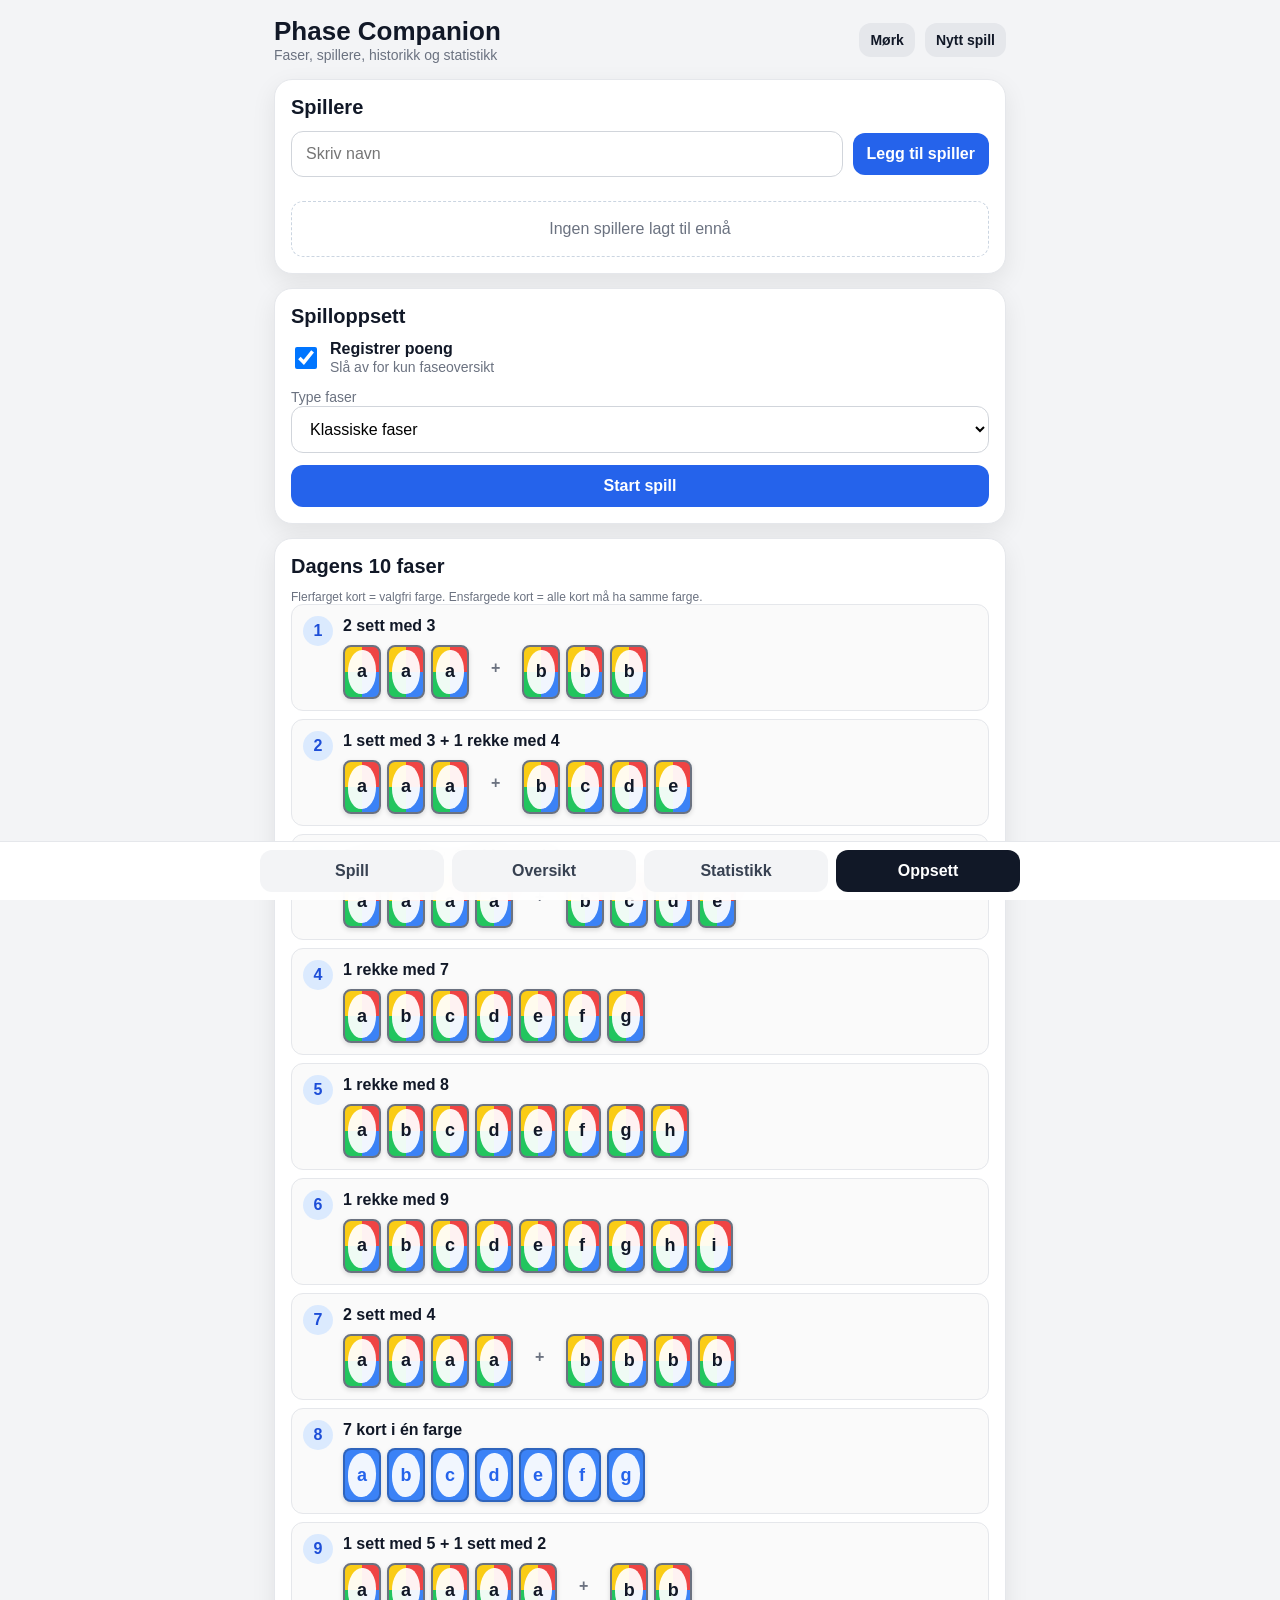
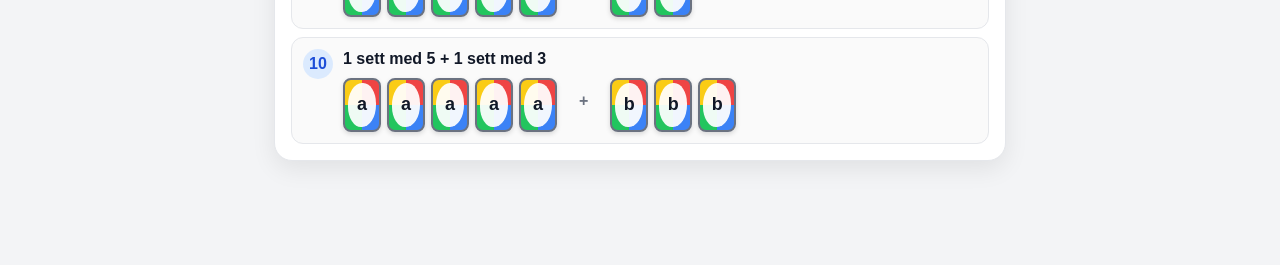
==== index.html @ 2133c883 "Add files via upload" ====
<!DOCTYPE html>
<html lang="no">
<head>
  <meta charset="UTF-8" />
  <meta name="viewport" content="width=device-width, initial-scale=1, viewport-fit=cover" />
  <meta name="theme-color" content="#111827" />
  <title>Phase Companion</title>
  <style>
    :root{
      --bg:#f3f4f6; --card:#ffffff; --text:#111827; --muted:#6b7280;
      --primary:#2563eb; --primary2:#1d4ed8; --ok:#16a34a; --danger:#dc2626;
      --border:#e5e7eb; --shadow:0 8px 24px rgba(0,0,0,.08);
    }
    *{box-sizing:border-box}
    body{margin:0;font-family:-apple-system,BlinkMacSystemFont,"Segoe UI",Roboto,Arial,sans-serif;background:var(--bg);color:var(--text)}
    .app{max-width:760px;margin:0 auto;min-height:100vh;padding:16px 14px 90px}
    header{display:flex;align-items:center;justify-content:space-between;gap:12px;margin-bottom:16px}
    h1{font-size:26px;margin:0} h2{font-size:20px;margin:0 0 12px} h3{margin:0 0 6px}
    .sub{color:var(--muted);font-size:14px}
    .card{background:var(--card);border:1px solid var(--border);border-radius:18px;padding:16px;margin-bottom:14px;box-shadow:var(--shadow)}
    .row{display:flex;gap:10px;align-items:center}.row>*{min-width:0}
    .grow{flex:1}
    input,select,button{font:inherit}
    input[type=text],input[type=number],select{width:100%;padding:13px 14px;border:1px solid #d1d5db;border-radius:12px;background:white;font-size:16px}
    button{border:0;border-radius:12px;padding:12px 14px;font-weight:700;cursor:pointer;touch-action:manipulation}
    .btn{background:var(--primary);color:white}.btn:active{background:var(--primary2)}
    .btn2{background:#e5e7eb;color:#111827}.danger{background:#fee2e2;color:#991b1b}.ok{background:#dcfce7;color:#166534}
    .small{padding:9px 11px;font-size:14px}.wide{width:100%}
    .players{display:grid;gap:10px}.player-edit{display:flex;gap:8px;align-items:center}.player-edit span{flex:1;font-weight:700}
    .switch{display:flex;align-items:center;gap:10px}.switch input{width:22px;height:22px}
    .phase-list{display:grid;gap:8px}.phase-item{display:flex;gap:10px;align-items:flex-start;padding:11px;border:1px solid var(--border);border-radius:12px;background:#fafafa}
    .phase-content{flex:1}.phase-text{font-weight:700;line-height:1.3}.phase-visual{display:flex;flex-wrap:wrap;gap:6px;margin-top:8px}
    .card-chip{width:38px;height:54px;padding:3px;border:2px solid rgba(17,24,39,.28);border-radius:8px;display:grid;place-items:center;font-weight:900;font-size:18px;box-shadow:0 2px 5px rgba(0,0,0,.14);text-transform:lowercase;overflow:hidden}
    .card-face{width:100%;height:100%;display:grid;place-items:center;border-radius:50% 46%;background:rgba(255,255,255,.93);color:#111827;text-shadow:none}
    .card-chip.any{background:conic-gradient(#ef4444 0 25%,#3b82f6 0 50%,#22c55e 0 75%,#facc15 0 100%);border-color:#6b7280}
    .card-chip.red{background:#ef4444;color:#fff}.card-chip.blue{background:#3b82f6;color:#fff}.card-chip.green{background:#22c55e;color:#fff}.card-chip.yellow{background:#facc15;color:#111827}
    .card-chip.red .card-face{color:#dc2626}.card-chip.blue .card-face{color:#2563eb}.card-chip.green .card-face{color:#16a34a}.card-chip.yellow .card-face{color:#a16207}
    .card-chip.star{background:conic-gradient(#ef4444 0 25%,#3b82f6 0 50%,#22c55e 0 75%,#facc15 0 100%);border-color:#f59e0b;font-size:25px;text-transform:none}.card-chip.star .card-face{color:#f59e0b}
    .phase-legend{margin-top:8px;font-size:12px;color:var(--muted)}
    .plus{display:grid;place-items:center;height:46px;font-weight:900;color:#6b7280}.group-gap{width:10px;height:46px}.phase-note{margin-top:6px;font-size:12px;color:var(--muted)}
    .num{display:grid;place-items:center;min-width:30px;height:30px;border-radius:50%;background:#dbeafe;color:#1d4ed8;font-weight:800}
    .hidden{display:none!important}
    .score-grid{display:grid;gap:12px}.score-card{border:1px solid var(--border);border-radius:16px;padding:14px;background:#fff}
    .score-top{display:flex;justify-content:space-between;gap:8px;align-items:flex-start}.badge{display:inline-block;border-radius:999px;padding:5px 9px;font-size:13px;font-weight:800;background:#eef2ff;color:#3730a3}
    .score-actions{display:grid;grid-template-columns:1fr 1fr;gap:8px;margin-top:12px}
    .points{margin-top:10px}.points label{display:block;font-size:13px;color:var(--muted);margin-bottom:5px}
    .overview{overflow-x:auto}.table{width:100%;border-collapse:collapse;min-width:520px}.table th,.table td{padding:11px 8px;text-align:left;border-bottom:1px solid var(--border)}.table th{font-size:13px;color:var(--muted)}
    .leader{font-weight:800;color:#166534}
    .tabs{position:fixed;left:0;right:0;bottom:0;background:rgba(255,255,255,.96);backdrop-filter:blur(10px);border-top:1px solid var(--border);display:flex;justify-content:center;padding:8px max(8px,env(safe-area-inset-right)) calc(8px + env(safe-area-inset-bottom)) max(8px,env(safe-area-inset-left));z-index:20}
    .tabs-inner{display:grid;grid-template-columns:repeat(4,1fr);gap:8px;width:min(760px,100%)}.tab{background:#f3f4f6;color:#374151}.tab.active{background:#111827;color:#fff}
    .toast{position:fixed;left:50%;bottom:88px;transform:translateX(-50%);background:#111827;color:#fff;padding:10px 14px;border-radius:10px;opacity:0;pointer-events:none;transition:.2s;z-index:30}.toast.show{opacity:1}
    .empty{padding:18px;text-align:center;color:var(--muted);border:1px dashed #cbd5e1;border-radius:12px}
    .stat-grid{display:grid;grid-template-columns:repeat(2,1fr);gap:10px}.stat-box{border:1px solid var(--border);border-radius:14px;padding:12px;background:#fafafa}.stat-value{font-size:24px;font-weight:900}.stat-label{font-size:12px;color:var(--muted);margin-top:2px}
    .history-card{border:1px solid var(--border);border-radius:14px;padding:13px;margin-bottom:10px;background:#fff}.history-head{display:flex;justify-content:space-between;gap:10px;align-items:flex-start}.winner{color:#166534;font-weight:800}.bar-row{display:grid;grid-template-columns:minmax(90px,1fr) 2fr 46px;gap:8px;align-items:center;margin:10px 0}.bar-track{height:12px;background:#e5e7eb;border-radius:999px;overflow:hidden}.bar-fill{height:100%;background:#2563eb;border-radius:999px}.filter-row{display:grid;grid-template-columns:1fr auto;gap:8px}.muted-box{background:#f9fafb;border:1px solid var(--border);border-radius:12px;padding:10px}
    body.dark{--bg:#0f172a;--card:#111827;--text:#f8fafc;--muted:#94a3b8;--border:#334155;--shadow:0 8px 24px rgba(0,0,0,.28)}
    body.dark input[type=text],body.dark input[type=number],body.dark select{background:#0f172a;color:#f8fafc;border-color:#475569}
    body.dark .phase-item,body.dark .score-card,body.dark .history-card,body.dark .stat-box,body.dark .muted-box{background:#111827}
    body.dark .btn2,body.dark .tab{background:#334155;color:#f8fafc}
    body.dark .tabs{background:rgba(15,23,42,.96)}
    .pill{border:1px solid var(--border);background:#eef2ff;color:#3730a3;border-radius:999px;padding:8px 11px;font-weight:700;cursor:pointer}
    body.dark .pill{background:#1e293b;color:#e2e8f0}
    @media (max-width:520px){.score-actions{grid-template-columns:1fr}.row.stack{flex-direction:column;align-items:stretch}}
  </style>
</head>
<body>
<div class="app">
  <header>
    <div><h1>Phase Companion</h1><div class="sub">Faser, spillere, historikk og statistikk</div></div>
    <div class="row"><button class="btn2 small" id="themeBtn" type="button">Mørk</button><button class="btn2 small" id="resetBtn">Nytt spill</button></div>
  </header>

  <section id="setupView">
    <div class="card">
      <h2>Spillere</h2>
      <div class="row stack">
        <input id="playerName" class="grow" type="text" placeholder="Skriv navn" autocomplete="off" />
        <button class="btn" id="addPlayerBtn" type="button">Legg til spiller</button>
      </div>
      <div id="savedPlayers" class="row" style="flex-wrap:wrap;margin-top:12px"></div><div id="playerList" class="players" style="margin-top:12px"></div>
    </div>

    <div class="card">
      <h2>Spilloppsett</h2>
      <div class="switch"><input id="usePoints" type="checkbox" checked><label for="usePoints"><strong>Registrer poeng</strong><br><span class="sub">Slå av for kun faseoversikt</span></label></div>
      <div style="height:12px"></div>
      <label class="sub" for="phaseMode">Type faser</label>
      <select id="phaseMode">
        <option value="classic">Klassiske faser</option>
        <option value="mixed">Blandede faser</option>
        <option value="random">Tilfeldige faser</option>
      </select>
      <div style="height:12px"></div>
      <button class="btn wide" id="startGameBtn" type="button">Start spill</button>
    </div>

    <div class="card">
      <h2>Dagens 10 faser</h2>
      <div class="phase-legend">Flerfarget kort = valgfri farge. Ensfargede kort = alle kort må ha samme farge.</div><div id="setupPhaseList" class="phase-list"></div>
    </div>
  </section>

  <section id="gameView" class="hidden">
    <div class="card">
      <div class="row" style="justify-content:space-between">
        <div><h2 style="margin-bottom:4px">Runde <span id="roundNo">1</span></h2><div class="sub">Marker fullført eller ikke fullført for hver spiller</div></div>
        <div class="row"><button class="danger small" id="finishGameBtn">Avslutt spill</button><button class="btn2 small" id="nextRoundBtn">Neste runde</button></div>
      </div>
    </div>
    <div id="scoreGrid" class="score-grid"></div>
  </section>

  <section id="overviewView" class="hidden">
    <div class="card">
      <h2>Oversikt</h2>
      <div class="sub" style="margin-bottom:10px">Alle spillere, fase og totalpoeng</div>
      <div id="overviewTable" class="overview"></div>
    </div>
    <div class="card">
      <h2>Fasene</h2>
      <div class="phase-legend">Flerfarget kort = valgfri farge. Ensfargede kort = alle kort må ha samme farge.</div><div id="overviewPhaseList" class="phase-list"></div>
    </div>
  </section>

  <section id="statsView" class="hidden">
    <div class="card">
      <h2>Scoreboard og statistikk</h2>
      <div class="sub" style="margin-bottom:12px">Spill lagres på denne mobilen og grupperes etter hvem som spilte sammen.</div>
      <div class="filter-row">
        <select id="matchupFilter"></select>
        <div class="row"><button class="btn2 small" id="importBtn">Importer</button><button class="btn2 small" id="exportBtn">Eksporter</button></div><input id="importFile" type="file" accept="application/json" class="hidden">
      </div>
    </div>
    <div class="card">
      <h2>Spillere totalt</h2>
      <div id="summaryStats" class="stat-grid" style="margin-bottom:12px"></div><div id="globalStats"></div>
    </div>
    <div class="card">
      <h2>Seiersprosent</h2>
      <div id="winChart"></div>
    </div>
    <div class="card">
      <h2>Rekorder</h2>
      <div id="records"></div>
    </div>
    <div class="card">
      <h2>Spillhistorikk</h2>
      <div id="gameHistory"></div>
    </div>
  </section>
</div>

<nav class="tabs" id="tabs">
  <div class="tabs-inner">
    <button class="tab active" data-view="gameView">Spill</button>
    <button class="tab" data-view="overviewView">Oversikt</button>
    <button class="tab" data-view="statsView">Statistikk</button>
    <button class="tab" data-view="setupView">Oppsett</button>
  </div>
</nav>
<div id="toast" class="toast"></div>

<script>
(() => {
  const colors = ['red','blue','green','yellow'];
  const card = (label, color='any') => ({kind:'card', label, color});
  const star = () => ({kind:'star', label:'★', color:'star'});
  const plus = () => ({kind:'plus'});
  const gap = () => ({kind:'gap'});
  const setGroup = (count, letter='a', offset=0) => {
    const out=[];
    for(let i=0;i<count;i++){ out.push(card(letter, 'any')); }
    return out;
  };
  const runGroup = (count, startLetter='a', offset=0) => {
    const out=[]; const base=startLetter.charCodeAt(0);
    for(let i=0;i<count;i++){ out.push(card(String.fromCharCode(base+i), 'any')); }
    return out;
  };
  const colorGroup = (count, color='blue', startLetter='a') => {
    const out=[]; const base=startLetter.charCodeAt(0);
    for(let i=0;i<count;i++){ out.push(card(String.fromCharCode(base+i), color)); }
    return out;
  };
  const starGroup = (count=1) => {
    const out=[]; for(let i=0;i<count;i++){ out.push(star()); } return out;
  };
  const combine = (...groups) => groups.flatMap((g,i)=> i ? [gap(), plus(), gap(), ...g] : g);

  const classic = [
    {text:'2 sett med 3', visual:combine(setGroup(3,'a'),setGroup(3,'b',1))},
    {text:'1 sett med 3 + 1 rekke med 4', visual:combine(setGroup(3,'a'),runGroup(4,'b',1))},
    {text:'1 sett med 4 + 1 rekke med 4', visual:combine(setGroup(4,'a'),runGroup(4,'b',1))},
    {text:'1 rekke med 7', visual:runGroup(7,'a')},
    {text:'1 rekke med 8', visual:runGroup(8,'a')},
    {text:'1 rekke med 9', visual:runGroup(9,'a')},
    {text:'2 sett med 4', visual:combine(setGroup(4,'a'),setGroup(4,'b',1))},
    {text:'7 kort i én farge', visual:colorGroup(7,'blue','a')},
    {text:'1 sett med 5 + 1 sett med 2', visual:combine(setGroup(5,'a'),setGroup(2,'b',2))},
    {text:'1 sett med 5 + 1 sett med 3', visual:combine(setGroup(5,'a'),setGroup(3,'b',2))}
  ];
  const extra = [
    {text:'3 sett med 2', visual:combine(setGroup(2,'a'),setGroup(2,'b',1),setGroup(2,'c',2))},
    {text:'1 sett med 4 + 1 sett med 3', visual:combine(setGroup(4,'a'),setGroup(3,'b',1))},
    {text:'2 rekker med 4', visual:combine(runGroup(4,'a'),runGroup(4,'e',2))},
    {text:'1 rekke med 5 + 1 sett med 3', visual:combine(runGroup(5,'a'),setGroup(3,'f',1))},
    {text:'1 rekke med 6 + 2 like', visual:combine(runGroup(6,'a'),setGroup(2,'g',2))},
    {text:'8 kort i én farge', visual:colorGroup(8,'green','a')},
    {text:'4 par', visual:combine(setGroup(2,'a'),setGroup(2,'b',1),setGroup(2,'c',2),setGroup(2,'d',3))},
    {text:'1 sett med 6', visual:setGroup(6,'a')},
    {text:'1 rekke med 4 + 4 kort i én farge', visual:combine(runGroup(4,'a'),colorGroup(4,'yellow','e'))},
    {text:'2 sett med 3 + 2 kort i én farge', visual:combine(setGroup(3,'a'),setGroup(3,'b',1),colorGroup(2,'red','c'))},
    {text:'1 sett med 3 + 5 kort i én farge', visual:combine(setGroup(3,'a'),colorGroup(5,'blue','b'))},
    {text:'1 rekke med 5 + 3 kort i én farge', visual:combine(runGroup(5,'a'),colorGroup(3,'green','f'))},
    {text:'2 sett med 2 + 1 rekke med 4', visual:combine(setGroup(2,'a'),setGroup(2,'b',1),runGroup(4,'c',2))},
    {text:'1 sett med 4 + 4 kort i én farge', visual:combine(setGroup(4,'a'),colorGroup(4,'red','b'))},
    {text:'1 rekke med 6 + 1 par', visual:combine(runGroup(6,'a'),setGroup(2,'g',2))},
    {text:'3 par + 1 sett med 3', visual:combine(setGroup(2,'a'),setGroup(2,'b',1),setGroup(2,'c',2),setGroup(3,'d',3))},
    {text:'2 sett med 3 + 1 stjernekort', visual:combine(setGroup(3,'a'),setGroup(3,'b',1),starGroup(1)), note:'Stjernekortet må legges ned som eget kort.'},
    {text:'1 rekke med 6 + 1 stjernekort', visual:combine(runGroup(6,'a'),starGroup(1)), note:'Stjernekortet kommer i tillegg til rekken.'},
    {text:'5 kort i én farge + 2 stjernekort', visual:combine(colorGroup(5,'yellow','a'),starGroup(2)), note:'Begge stjernekort må legges ned.'},
    {text:'1 sett med 4 + 1 rekke med 3 + 1 stjernekort', visual:combine(setGroup(4,'a'),runGroup(3,'b',1),starGroup(1))}
  ];

  let state = load() || { players: [], phases: [...classic], round: 1, usePoints: true, started: false, visualVersion: 4 };
  let archive = loadArchive();
  let savedNames = loadSavedNames();
  let darkMode = localStorage.getItem('phase10_dark_mode') === '1';
  document.body.classList.toggle('dark', darkMode);
  if(!state.visualVersion || state.visualVersion < 4){ state.phases=[...classic]; state.visualVersion=4; }

  const $ = id => document.getElementById(id);
  const playerName = $('playerName'), playerList = $('playerList'), usePoints = $('usePoints'), phaseMode = $('phaseMode');
  const setupView = $('setupView'), gameView = $('gameView'), overviewView = $('overviewView'), statsView = $('statsView'), tabs = $('tabs');

  function save(){ localStorage.setItem('phase10_mobile_state', JSON.stringify(state)); }
  function load(){ try{return JSON.parse(localStorage.getItem('phase10_mobile_state'))}catch{return null} }
  function saveArchive(){ localStorage.setItem('phase10_game_archive', JSON.stringify(archive)); }
  function loadArchive(){ try{return JSON.parse(localStorage.getItem('phase10_game_archive'))||[]}catch{return []} }
  function loadSavedNames(){ try{return JSON.parse(localStorage.getItem('phase10_saved_names'))||[]}catch{return []} }
  function saveSavedNames(){ localStorage.setItem('phase10_saved_names', JSON.stringify(savedNames)); }
  function rememberName(name){ if(!savedNames.some(n=>n.toLowerCase()===name.toLowerCase())){ savedNames.push(name); savedNames.sort((a,b)=>a.localeCompare(b,'no')); saveSavedNames(); } }
  function toast(msg){ const el=$('toast'); el.textContent=msg; el.classList.add('show'); setTimeout(()=>el.classList.remove('show'),1600); }
  function escapeHtml(s){ return String(s).replace(/[&<>'"]/g,c=>({'&':'&amp;','<':'&lt;','>':'&gt;',"'":'&#39;','"':'&quot;'}[c])); }
  function shuffle(a){ return [...a].sort(()=>Math.random()-.5); }
  function phasesFor(mode){
    if(mode==='classic') return [...classic];
    if(mode==='mixed') return shuffle([...classic.slice(0,5), ...shuffle(extra).slice(0,5)]);
    return shuffle([...classic,...extra]).slice(0,10);
  }

  function renderPlayers(){
    const savedEl=$('savedPlayers');
    savedEl.innerHTML = savedNames.length ? savedNames.map(n=>`<button class="pill" type="button" data-quick-name="${escapeHtml(n)}">+ ${escapeHtml(n)}</button>`).join('') : '';
    savedEl.querySelectorAll('[data-quick-name]').forEach(b=>b.onclick=()=>{ const name=b.dataset.quickName; if(!state.players.some(p=>p.name.toLowerCase()===name.toLowerCase())){ state.players.push({name,phase:0,points:0,history:[]}); save(); renderAll(); } });
    if(!state.players.length){ playerList.innerHTML='<div class="empty">Ingen spillere lagt til ennå</div>'; return; }
    playerList.innerHTML=state.players.map((p,i)=>`<div class="player-edit"><span>${escapeHtml(p.name)}</span><button class="danger small" data-remove="${i}">Fjern</button></div>`).join('');
    playerList.querySelectorAll('[data-remove]').forEach(b=>b.onclick=()=>{ state.players.splice(+b.dataset.remove,1); save(); renderAll(); });
  }

  function phaseVisual(phase){
    return (phase.visual||[]).map(item=>{
      if(item.kind==='plus') return `<span class="plus">+</span>`;
      if(item.kind==='gap') return `<span class="group-gap"></span>`;
      return `<span class="card-chip ${item.color||'any'}"><span class="card-face">${escapeHtml(item.label)}</span></span>`;
    }).join('');
  }

  function renderPhaseList(target){
    target.innerHTML=state.phases.map((p,i)=>`<div class="phase-item"><div class="num">${i+1}</div><div class="phase-content"><div class="phase-text">${escapeHtml(p.text)}</div><div class="phase-visual">${phaseVisual(p)}</div>${p.note?`<div class="phase-note">${escapeHtml(p.note)}</div>`:''}</div></div>`).join('');
  }

  function renderGame(){
    $('roundNo').textContent=state.round;
    if(!state.players.length){ $('scoreGrid').innerHTML='<div class="empty">Legg til spillere i Oppsett</div>'; return; }
    $('scoreGrid').innerHTML=state.players.map((p,i)=>{
      const phaseIndex=Math.min(p.phase||0,9), done=(p.phase||0)>=10;
      return `<div class="score-card">
        <div class="score-top"><div><h3>${escapeHtml(p.name)}</h3><div class="sub">${done?'Alle faser fullført':'Fase '+(phaseIndex+1)+': '+escapeHtml(state.phases[phaseIndex].text)}</div>${done?'':`<div class="phase-visual">${phaseVisual(state.phases[phaseIndex])}</div>`}</div><span class="badge">Fase ${Math.min((p.phase||0)+1,10)}</span></div>
        ${done?'<div class="ok" style="padding:10px;border-radius:10px;margin-top:12px;font-weight:700">Ferdig med alle 10 faser</div>':`
        ${state.usePoints?`<div class="points"><label>Poeng denne runden</label><input type="number" min="0" inputmode="numeric" id="pts-${i}" placeholder="0"></div>`:''}
        <div class="score-actions"><button class="ok" data-complete="${i}">✓ Fullført fase</button><button class="btn2" data-fail="${i}">Ikke fullført</button></div>`}
      </div>`;
    }).join('');
    document.querySelectorAll('[data-complete]').forEach(b=>b.onclick=()=>record(+b.dataset.complete,true));
    document.querySelectorAll('[data-fail]').forEach(b=>b.onclick=()=>record(+b.dataset.fail,false));
  }

  function record(i, completed){
    const p=state.players[i];
    const pts=state.usePoints ? Math.max(0, Number(document.getElementById('pts-'+i)?.value||0)) : 0;
    p.points=(p.points||0)+pts;
    p.history=p.history||[];
    p.history.push({round:state.round,phase:(p.phase||0)+1,completed,points:pts});
    if(completed && (p.phase||0)<10) p.phase=(p.phase||0)+1;
    save(); renderAll(); toast(completed?'Fase fullført':'Runde registrert');
  }

  function renderOverview(){
    if(!state.players.length){ $('overviewTable').innerHTML='<div class="empty">Ingen spillere</div>'; return; }
    const sorted=[...state.players].sort((a,b)=>(b.phase||0)-(a.phase||0) || (a.points||0)-(b.points||0));
    $('overviewTable').innerHTML=`<table class="table"><thead><tr><th>Spiller</th><th>Fase</th><th>Neste oppgave</th>${state.usePoints?'<th>Poeng</th>':''}</tr></thead><tbody>${sorted.map((p,idx)=>{
      const done=(p.phase||0)>=10; return `<tr><td class="${idx===0?'leader':''}">${escapeHtml(p.name)}</td><td>${done?'Ferdig':(p.phase||0)+1}</td><td>${done?'Alle fullført':escapeHtml(state.phases[p.phase||0].text)}</td>${state.usePoints?`<td>${p.points||0}</td>`:''}</tr>`;
    }).join('')}</tbody></table>`;
  }

  function matchupKey(players){ return players.map(p=>p.name.trim().toLowerCase()).sort().join('|'); }

  function finishGame(){
    if(!state.started || !state.players.length) return;
    const ranked=[...state.players].sort((a,b)=>(b.phase||0)-(a.phase||0) || (a.points||0)-(b.points||0));
    const bestPhase=ranked[0].phase||0, bestPoints=ranked[0].points||0;
    const winners=ranked.filter(p=>(p.phase||0)===bestPhase && (p.points||0)===bestPoints).map(p=>p.name);
    const game={
      id:Date.now(), date:new Date().toISOString(), round:state.round, usePoints:state.usePoints,
      matchupKey:matchupKey(state.players), players:ranked.map((p,index)=>({name:p.name,phase:p.phase||0,points:p.points||0,place:index+1,winner:winners.includes(p.name)})),
      winners, phases:state.phases.map(p=>p.text)
    };
    archive.unshift(game); saveArchive();
    state.started=false; save(); renderAll(); showView('statsView'); toast('Spillet er lagret');
  }

  function selectedGames(){
    const key=$('matchupFilter')?.value||'all';
    return key==='all'?archive:archive.filter(g=>g.matchupKey===key);
  }

  function renderStats(){
    const filter=$('matchupFilter');
    if(!filter) return;
    const current=filter.value||'all';
    const groups={}; archive.forEach(g=>{groups[g.matchupKey]=g.players.map(p=>p.name).sort((a,b)=>a.localeCompare(b,'no')).join(' + ')});
    filter.innerHTML='<option value="all">Alle spillere og spill</option>'+Object.entries(groups).sort((a,b)=>a[1].localeCompare(b[1],'no')).map(([k,v])=>`<option value="${escapeHtml(k)}">${escapeHtml(v)}</option>`).join('');
    if([...filter.options].some(o=>o.value===current)) filter.value=current;
    const games=selectedGames();
    if(!games.length){
      $('summaryStats').innerHTML=''; $('records').innerHTML='<div class="empty">Rekorder vises etter første lagrede spill</div>'; $('globalStats').innerHTML='<div class="empty">Ingen avsluttede spill er lagret ennå</div>';
      $('winChart').innerHTML='<div class="empty">Diagram vises etter første lagrede spill</div>';
      $('gameHistory').innerHTML='<div class="empty">Trykk «Avslutt spill» når et spill er ferdig</div>';
      return;
    }
    const stats={};
    games.forEach(g=>g.players.forEach(p=>{
      const k=p.name.trim().toLowerCase();
      stats[k] ||= {name:p.name,games:0,wins:0,points:0,phase:0,places:0};
      stats[k].games++; stats[k].wins += p.winner?1:0; stats[k].points += p.points||0; stats[k].phase += p.phase||0; stats[k].places += p.place||0;
    }));
    const rows=Object.values(stats).sort((a,b)=>(b.wins/b.games)-(a.wins/a.games)||b.wins-a.wins);
    const totalGames=games.length;
    const topWinner=[...rows].sort((a,b)=>b.wins-a.wins)[0];
    const mostPlayed=[...rows].sort((a,b)=>b.games-a.games)[0];
    $('summaryStats').innerHTML=`<div class="stat-box"><div class="stat-value">${totalGames}</div><div class="stat-label">Lagrede spill</div></div><div class="stat-box"><div class="stat-value">${rows.length}</div><div class="stat-label">Spillere</div></div><div class="stat-box"><div class="stat-value">${escapeHtml(topWinner?.name||'-')}</div><div class="stat-label">Flest seiere</div></div><div class="stat-box"><div class="stat-value">${escapeHtml(mostPlayed?.name||'-')}</div><div class="stat-label">Flest spill</div></div>`;
    const bestPct=[...rows].filter(r=>r.games>=2).sort((a,b)=>(b.wins/b.games)-(a.wins/a.games))[0]||topWinner;
    const lowScore=games.filter(g=>g.usePoints).flatMap(g=>g.players.filter(p=>p.winner).map(p=>({name:p.name,points:p.points}))).sort((a,b)=>a.points-b.points)[0];
    $('records').innerHTML=`<div class="stat-grid"><div class="stat-box"><div class="stat-value">${escapeHtml(topWinner?.name||'-')}</div><div class="stat-label">Flest seiere (${topWinner?.wins||0})</div></div><div class="stat-box"><div class="stat-value">${escapeHtml(bestPct?.name||'-')}</div><div class="stat-label">Beste seiersprosent (${bestPct?Math.round(bestPct.wins/bestPct.games*100):0} %)</div></div><div class="stat-box"><div class="stat-value">${escapeHtml(mostPlayed?.name||'-')}</div><div class="stat-label">Mest aktiv (${mostPlayed?.games||0} spill)</div></div><div class="stat-box"><div class="stat-value">${lowScore?lowScore.points:'-'}</div><div class="stat-label">Laveste vinnerpoeng${lowScore?' – '+escapeHtml(lowScore.name):''}</div></div></div>`;
    $('globalStats').innerHTML=`<div class="overview"><table class="table"><thead><tr><th>Spiller</th><th>Spill</th><th>Seiere</th><th>Seier %</th><th>Snittplass</th>${games.some(g=>g.usePoints)?'<th>Snittpoeng</th>':''}</tr></thead><tbody>${rows.map(r=>`<tr><td><strong>${escapeHtml(r.name)}</strong></td><td>${r.games}</td><td>${r.wins}</td><td>${Math.round(r.wins/r.games*100)} %</td><td>${(r.places/r.games).toFixed(1)}</td>${games.some(g=>g.usePoints)?`<td>${Math.round(r.points/r.games)}</td>`:''}</tr>`).join('')}</tbody></table></div>`;
    const maxPct=Math.max(1,...rows.map(r=>r.wins/r.games*100));
    $('winChart').innerHTML=rows.map(r=>{const pct=Math.round(r.wins/r.games*100);return `<div class="bar-row"><div><strong>${escapeHtml(r.name)}</strong></div><div class="bar-track"><div class="bar-fill" style="width:${pct/maxPct*100}%"></div></div><div>${pct}%</div></div>`}).join('');
    $('gameHistory').innerHTML=games.map(g=>`<div class="history-card"><div class="history-head"><div><strong>${new Date(g.date).toLocaleDateString('nb-NO')}</strong><div class="sub">${escapeHtml(g.players.map(p=>p.name).join(' · '))}</div></div><button class="danger small" data-delete-game="${g.id}">Slett</button></div><div style="margin-top:10px">${g.players.map(p=>`<div class="row" style="justify-content:space-between;padding:6px 0;border-top:1px solid var(--border)"><span class="${p.winner?'winner':''}">${p.winner?'🏆 ':''}${escapeHtml(p.name)}</span><span>Fase ${p.phase}${g.usePoints?' · '+p.points+' p':''}</span></div>`).join('')}</div></div>`).join('');
    document.querySelectorAll('[data-delete-game]').forEach(b=>b.onclick=()=>{ if(confirm('Slette dette spillet fra historikken?')){ archive=archive.filter(g=>String(g.id)!==String(b.dataset.deleteGame)); saveArchive(); renderStats(); } });
  }

  function showView(id){
    [setupView,gameView,overviewView,statsView].forEach(v=>v.classList.toggle('hidden',v.id!==id));
    document.querySelectorAll('.tab').forEach(t=>t.classList.toggle('active',t.dataset.view===id));
  }

  function renderAll(){
    usePoints.checked=state.usePoints;
    renderPlayers(); renderPhaseList($('setupPhaseList')); renderPhaseList($('overviewPhaseList'));
    renderGame(); renderOverview(); renderStats();
    tabs.classList.remove('hidden');
    if(state.started && setupView.classList.contains('hidden') && gameView.classList.contains('hidden') && overviewView.classList.contains('hidden') && statsView.classList.contains('hidden')) showView('gameView');
  }

  $('addPlayerBtn').addEventListener('click',()=>{
    const name=playerName.value.trim();
    if(!name){ toast('Skriv inn et navn'); playerName.focus(); return; }
    state.players.push({name,phase:0,points:0,history:[]}); rememberName(name); playerName.value=''; save(); renderAll(); playerName.focus();
  });
  playerName.addEventListener('keydown',e=>{ if(e.key==='Enter') $('addPlayerBtn').click(); });
  usePoints.addEventListener('change',()=>{ state.usePoints=usePoints.checked; save(); renderAll(); });
  phaseMode.addEventListener('change',()=>{ state.phases=phasesFor(phaseMode.value); save(); renderAll(); });
  $('startGameBtn').addEventListener('click',()=>{
    if(state.players.length<2){ toast('Legg til minst 2 spillere'); return; }
    if(!state.started) state.players.forEach(p=>{p.phase=0;p.points=0;p.history=[];});
    state.started=true; state.round=1; state.usePoints=usePoints.checked; save(); tabs.classList.remove('hidden'); showView('gameView'); renderAll();
  });
  $('nextRoundBtn').addEventListener('click',()=>{ state.round++; save(); renderAll(); toast('Ny runde startet'); });
  $('finishGameBtn').addEventListener('click',()=>{ if(confirm('Avslutte og lagre dette spillet i statistikken?')) finishGame(); });
  $('matchupFilter').addEventListener('change',renderStats);
  $('themeBtn').textContent=darkMode?'Lys':'Mørk';
  $('themeBtn').addEventListener('click',()=>{ darkMode=!darkMode; document.body.classList.toggle('dark',darkMode); localStorage.setItem('phase10_dark_mode',darkMode?'1':'0'); $('themeBtn').textContent=darkMode?'Lys':'Mørk'; });
  $('importBtn').addEventListener('click',()=>$('importFile').click());
  $('importFile').addEventListener('change',async e=>{ const f=e.target.files[0]; if(!f)return; try{ const data=JSON.parse(await f.text()); if(!Array.isArray(data)) throw new Error(); if(confirm('Importere og erstatte eksisterende spillhistorikk?')){ archive=data; saveArchive(); renderStats(); toast('Historikken er importert'); } }catch{ alert('Filen kunne ikke leses.'); } e.target.value=''; });
  $('exportBtn').addEventListener('click',()=>{ const blob=new Blob([JSON.stringify(archive,null,2)],{type:'application/json'}); const a=document.createElement('a'); a.href=URL.createObjectURL(blob); a.download='phase10-statistikk.json'; a.click(); URL.revokeObjectURL(a.href); });
  $('resetBtn').addEventListener('click',()=>{
    if(confirm('Starte et helt nytt spill?')){ state={players:[],phases:[...classic],round:1,usePoints:true,started:false,visualVersion:3}; save(); phaseMode.value='classic'; showView('setupView'); renderAll(); }
  });
  document.querySelectorAll('.tab').forEach(t=>t.addEventListener('click',()=>showView(t.dataset.view)));

  if(state.started) showView('gameView'); else showView('setupView');
  renderAll();
})();
</script>
</body>
</html>
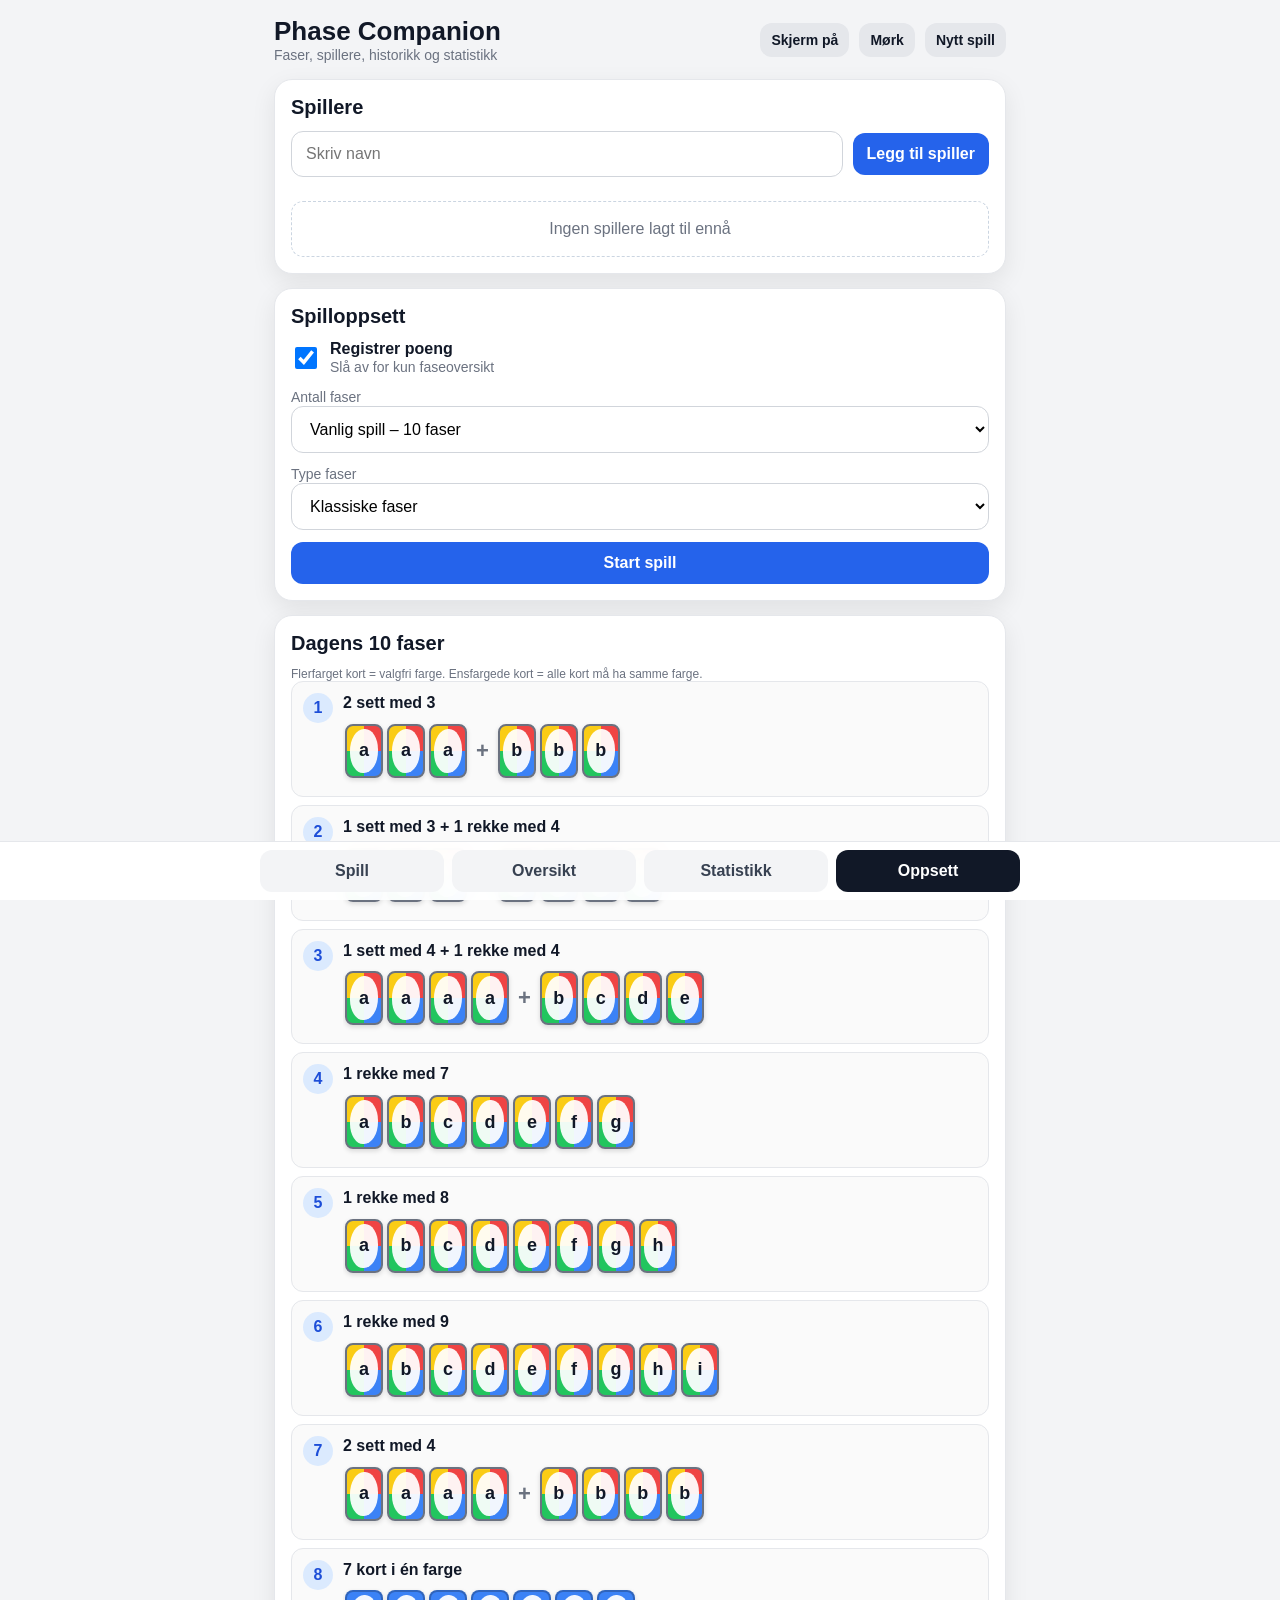
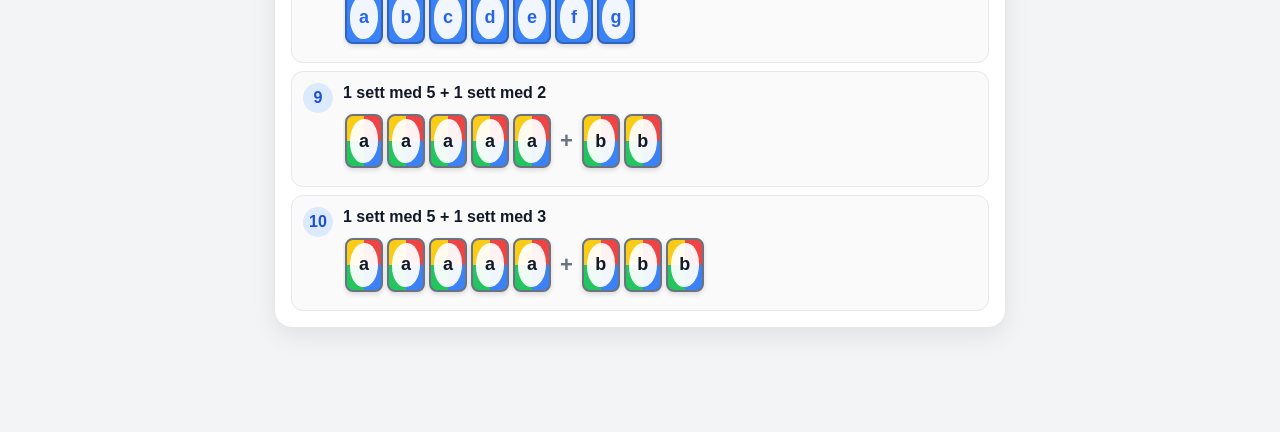
==== commit c129b4cf: "Add files via upload" ====
--- a/index.html
+++ b/index.html
@@ -29,7 +29,7 @@
     .players{display:grid;gap:10px}.player-edit{display:flex;gap:8px;align-items:center}.player-edit span{flex:1;font-weight:700}
     .switch{display:flex;align-items:center;gap:10px}.switch input{width:22px;height:22px}
     .phase-list{display:grid;gap:8px}.phase-item{display:flex;gap:10px;align-items:flex-start;padding:11px;border:1px solid var(--border);border-radius:12px;background:#fafafa}
-    .phase-content{flex:1}.phase-text{font-weight:700;line-height:1.3}.phase-visual{display:flex;flex-wrap:wrap;gap:6px;margin-top:8px}
+    .phase-content{flex:1;min-width:0}.phase-text{font-weight:700;line-height:1.3}.phase-visual{display:flex;flex-wrap:nowrap;align-items:center;gap:7px;margin-top:8px;overflow-x:auto;padding:2px 2px 7px;scrollbar-width:thin;-webkit-overflow-scrolling:touch}.phase-group{display:inline-flex;flex:0 0 auto;gap:4px;align-items:center;white-space:nowrap}
     .card-chip{width:38px;height:54px;padding:3px;border:2px solid rgba(17,24,39,.28);border-radius:8px;display:grid;place-items:center;font-weight:900;font-size:18px;box-shadow:0 2px 5px rgba(0,0,0,.14);text-transform:lowercase;overflow:hidden}
     .card-face{width:100%;height:100%;display:grid;place-items:center;border-radius:50% 46%;background:rgba(255,255,255,.93);color:#111827;text-shadow:none}
     .card-chip.any{background:conic-gradient(#ef4444 0 25%,#3b82f6 0 50%,#22c55e 0 75%,#facc15 0 100%);border-color:#6b7280}
@@ -37,7 +37,7 @@
     .card-chip.red .card-face{color:#dc2626}.card-chip.blue .card-face{color:#2563eb}.card-chip.green .card-face{color:#16a34a}.card-chip.yellow .card-face{color:#a16207}
     .card-chip.star{background:conic-gradient(#ef4444 0 25%,#3b82f6 0 50%,#22c55e 0 75%,#facc15 0 100%);border-color:#f59e0b;font-size:25px;text-transform:none}.card-chip.star .card-face{color:#f59e0b}
     .phase-legend{margin-top:8px;font-size:12px;color:var(--muted)}
-    .plus{display:grid;place-items:center;height:46px;font-weight:900;color:#6b7280}.group-gap{width:10px;height:46px}.phase-note{margin-top:6px;font-size:12px;color:var(--muted)}
+    .plus{display:grid;place-items:center;flex:0 0 auto;height:46px;padding:0 2px;font-size:22px;font-weight:900;color:#6b7280}.group-gap{display:none}.phase-note{margin-top:6px;font-size:12px;color:var(--muted)}
     .num{display:grid;place-items:center;min-width:30px;height:30px;border-radius:50%;background:#dbeafe;color:#1d4ed8;font-weight:800}
     .hidden{display:none!important}
     .score-grid{display:grid;gap:12px}.score-card{border:1px solid var(--border);border-radius:16px;padding:14px;background:#fff}
@@ -46,6 +46,7 @@
     .points{margin-top:10px}.points label{display:block;font-size:13px;color:var(--muted);margin-bottom:5px}
     .overview{overflow-x:auto}.table{width:100%;border-collapse:collapse;min-width:520px}.table th,.table td{padding:11px 8px;text-align:left;border-bottom:1px solid var(--border)}.table th{font-size:13px;color:var(--muted)}
     .leader{font-weight:800;color:#166534}
+    .round-info{display:grid;grid-template-columns:1fr auto;gap:10px;align-items:center}.starter-box{background:#fef3c7;color:#92400e;border-radius:12px;padding:10px 12px;font-weight:800}.total-points{font-size:20px;font-weight:900;margin-top:4px}.registered{margin-top:10px;padding:10px;border-radius:10px;background:#eff6ff;color:#1e40af;font-weight:700}.edit-actions{display:grid;grid-template-columns:1fr 1fr 1fr;gap:8px;margin-top:8px}.podium{display:flex;align-items:flex-end;justify-content:center;gap:10px;min-height:230px;margin:18px 0}.podium-place{flex:1;max-width:180px;text-align:center}.podium-block{border-radius:16px 16px 8px 8px;padding:14px 8px;font-weight:900;display:flex;align-items:flex-start;justify-content:center}.podium-1 .podium-block{height:150px;background:#fde68a;color:#854d0e}.podium-2 .podium-block{height:110px;background:#e5e7eb;color:#374151}.podium-3 .podium-block{height:80px;background:#fed7aa;color:#9a3412}.podium-name{font-weight:900;margin-bottom:8px}.result-list{display:grid;gap:8px}.result-row{display:flex;justify-content:space-between;gap:12px;padding:12px;border:1px solid var(--border);border-radius:12px}.wake-active{background:#dcfce7!important;color:#166534!important}
     .tabs{position:fixed;left:0;right:0;bottom:0;background:rgba(255,255,255,.96);backdrop-filter:blur(10px);border-top:1px solid var(--border);display:flex;justify-content:center;padding:8px max(8px,env(safe-area-inset-right)) calc(8px + env(safe-area-inset-bottom)) max(8px,env(safe-area-inset-left));z-index:20}
     .tabs-inner{display:grid;grid-template-columns:repeat(4,1fr);gap:8px;width:min(760px,100%)}.tab{background:#f3f4f6;color:#374151}.tab.active{background:#111827;color:#fff}
     .toast{position:fixed;left:50%;bottom:88px;transform:translateX(-50%);background:#111827;color:#fff;padding:10px 14px;border-radius:10px;opacity:0;pointer-events:none;transition:.2s;z-index:30}.toast.show{opacity:1}
@@ -59,14 +60,14 @@
     body.dark .tabs{background:rgba(15,23,42,.96)}
     .pill{border:1px solid var(--border);background:#eef2ff;color:#3730a3;border-radius:999px;padding:8px 11px;font-weight:700;cursor:pointer}
     body.dark .pill{background:#1e293b;color:#e2e8f0}
-    @media (max-width:520px){.score-actions{grid-template-columns:1fr}.row.stack{flex-direction:column;align-items:stretch}}
+    @media (max-width:520px){.score-actions{grid-template-columns:1fr}.row.stack{flex-direction:column;align-items:stretch}.edit-actions{grid-template-columns:1fr}.round-info{grid-template-columns:1fr}.podium{gap:5px}.podium-name{font-size:13px}.podium-block{padding:10px 4px}}
   </style>
 </head>
 <body>
 <div class="app">
   <header>
     <div><h1>Phase Companion</h1><div class="sub">Faser, spillere, historikk og statistikk</div></div>
-    <div class="row"><button class="btn2 small" id="themeBtn" type="button">Mørk</button><button class="btn2 small" id="resetBtn">Nytt spill</button></div>
+    <div class="row"><button class="btn2 small" id="wakeBtn" type="button">Skjerm på</button><button class="btn2 small" id="themeBtn" type="button">Mørk</button><button class="btn2 small" id="resetBtn">Nytt spill</button></div>
   </header>
 
   <section id="setupView">
@@ -82,6 +83,12 @@
     <div class="card">
       <h2>Spilloppsett</h2>
       <div class="switch"><input id="usePoints" type="checkbox" checked><label for="usePoints"><strong>Registrer poeng</strong><br><span class="sub">Slå av for kun faseoversikt</span></label></div>
+      <div style="height:12px"></div>
+      <label class="sub" for="gameLength">Antall faser</label>
+      <select id="gameLength">
+        <option value="10">Vanlig spill – 10 faser</option>
+        <option value="5">Kort spill – 5 faser</option>
+      </select>
       <div style="height:12px"></div>
       <label class="sub" for="phaseMode">Type faser</label>
       <select id="phaseMode">
@@ -94,19 +101,30 @@
     </div>
 
     <div class="card">
-      <h2>Dagens 10 faser</h2>
+      <h2 id="phaseListHeading">Dagens 10 faser</h2>
       <div class="phase-legend">Flerfarget kort = valgfri farge. Ensfargede kort = alle kort må ha samme farge.</div><div id="setupPhaseList" class="phase-list"></div>
     </div>
   </section>
 
   <section id="gameView" class="hidden">
     <div class="card">
-      <div class="row" style="justify-content:space-between">
-        <div><h2 style="margin-bottom:4px">Runde <span id="roundNo">1</span></h2><div class="sub">Marker fullført eller ikke fullført for hver spiller</div></div>
-        <div class="row"><button class="danger small" id="finishGameBtn">Avslutt spill</button><button class="btn2 small" id="nextRoundBtn">Neste runde</button></div>
+      <div class="round-info">
+        <div><h2 style="margin-bottom:4px">Runde <span id="roundNo">1</span></h2><div class="sub">Marker resultatet for hver spiller. Du kan endre eller angre.</div></div>
+        <div class="starter-box">Starter: <span id="roundStarter">–</span></div>
       </div>
+      <div class="row" style="justify-content:flex-end;margin-top:12px;flex-wrap:wrap"><button class="danger small" id="finishGameBtn">Avslutt spill</button><button class="btn2 small" id="nextRoundBtn">Neste runde</button></div>
     </div>
     <div id="scoreGrid" class="score-grid"></div>
+  </section>
+
+
+  <section id="finishView" class="hidden">
+    <div class="card">
+      <div style="text-align:center"><div style="font-size:46px">🏆</div><h2 id="finishTitle">Spillet er fullført</h2><div class="sub" id="finishSubtitle"></div></div>
+      <div id="podium" class="podium"></div>
+      <div id="finishResults" class="result-list"></div>
+      <div class="row" style="margin-top:16px;flex-wrap:wrap"><button class="btn grow" id="finishStatsBtn">Se statistikk</button><button class="btn2 grow" id="finishNewBtn">Nytt spill</button></div>
+    </div>
   </section>
 
   <section id="overviewView" class="hidden">
@@ -221,16 +239,20 @@
     {text:'1 sett med 4 + 1 rekke med 3 + 1 stjernekort', visual:combine(setGroup(4,'a'),runGroup(3,'b',1),starGroup(1))}
   ];
 
-  let state = load() || { players: [], phases: [...classic], round: 1, usePoints: true, started: false, visualVersion: 4 };
+  let state = load() || { players: [], phases: [...classic], gameLength: 10, round: 1, usePoints: true, started: false, visualVersion: 5 };
   let archive = loadArchive();
   let savedNames = loadSavedNames();
   let darkMode = localStorage.getItem('phase10_dark_mode') === '1';
   document.body.classList.toggle('dark', darkMode);
-  if(!state.visualVersion || state.visualVersion < 4){ state.phases=[...classic]; state.visualVersion=4; }
+  if(!state.gameLength) state.gameLength = state.phases?.length === 5 ? 5 : 10;
+  if(!state.visualVersion || state.visualVersion < 5){ state.phases=[...classic].slice(0,state.gameLength); state.visualVersion=5; }
 
   const $ = id => document.getElementById(id);
-  const playerName = $('playerName'), playerList = $('playerList'), usePoints = $('usePoints'), phaseMode = $('phaseMode');
-  const setupView = $('setupView'), gameView = $('gameView'), overviewView = $('overviewView'), statsView = $('statsView'), tabs = $('tabs');
+  const playerName = $('playerName'), playerList = $('playerList'), usePoints = $('usePoints'), phaseMode = $('phaseMode'), gameLength = $('gameLength');
+  const setupView = $('setupView'), gameView = $('gameView'), finishView = $('finishView'), overviewView = $('overviewView'), statsView = $('statsView'), tabs = $('tabs');
+  let lastFinishedGame = null;
+  let wakeLock = null;
+  let wakeWanted = false;
 
   function save(){ localStorage.setItem('phase10_mobile_state', JSON.stringify(state)); }
   function load(){ try{return JSON.parse(localStorage.getItem('phase10_mobile_state'))}catch{return null} }
@@ -242,10 +264,14 @@
   function toast(msg){ const el=$('toast'); el.textContent=msg; el.classList.add('show'); setTimeout(()=>el.classList.remove('show'),1600); }
   function escapeHtml(s){ return String(s).replace(/[&<>'"]/g,c=>({'&':'&amp;','<':'&lt;','>':'&gt;',"'":'&#39;','"':'&quot;'}[c])); }
   function shuffle(a){ return [...a].sort(()=>Math.random()-.5); }
-  function phasesFor(mode){
-    if(mode==='classic') return [...classic];
-    if(mode==='mixed') return shuffle([...classic.slice(0,5), ...shuffle(extra).slice(0,5)]);
-    return shuffle([...classic,...extra]).slice(0,10);
+  function phasesFor(mode, count=state.gameLength||10){
+    count = Number(count) === 5 ? 5 : 10;
+    if(mode==='classic') return [...classic].slice(0,count);
+    if(mode==='mixed'){
+      const classicCount = Math.ceil(count/2);
+      return shuffle([...classic.slice(0,classicCount), ...shuffle(extra).slice(0,count-classicCount)]);
+    }
+    return shuffle([...classic,...extra]).slice(0,count);
   }
 
   function renderPlayers(){
@@ -258,10 +284,15 @@
   }
 
   function phaseVisual(phase){
-    return (phase.visual||[]).map(item=>{
-      if(item.kind==='plus') return `<span class="plus">+</span>`;
-      if(item.kind==='gap') return `<span class="group-gap"></span>`;
-      return `<span class="card-chip ${item.color||'any'}"><span class="card-face">${escapeHtml(item.label)}</span></span>`;
+    const groups=[]; let current=[];
+    (phase.visual||[]).forEach(item=>{
+      if(item.kind==='plus'){ if(current.length){groups.push(current);current=[];} }
+      else if(item.kind!=='gap') current.push(item);
+    });
+    if(current.length) groups.push(current);
+    return groups.map((group,index)=>{
+      const cards=group.map(item=>`<span class="card-chip ${item.color||'any'}"><span class="card-face">${escapeHtml(item.label)}</span></span>`).join('');
+      return `${index?'<span class="plus">+</span>':''}<span class="phase-group">${cards}</span>`;
     }).join('');
   }
 
@@ -269,37 +300,63 @@
     target.innerHTML=state.phases.map((p,i)=>`<div class="phase-item"><div class="num">${i+1}</div><div class="phase-content"><div class="phase-text">${escapeHtml(p.text)}</div><div class="phase-visual">${phaseVisual(p)}</div>${p.note?`<div class="phase-note">${escapeHtml(p.note)}</div>`:''}</div></div>`).join('');
   }
 
+  function currentRoundRecord(p){ return (p.history||[]).find(h=>h.round===state.round) || null; }
+  function recalculatePlayer(p){
+    p.history = (p.history||[]).sort((a,b)=>a.round-b.round);
+    p.points = p.history.reduce((sum,h)=>sum+(Number(h.points)||0),0);
+    p.phase = Math.min(state.phases.length,p.history.reduce((sum,h)=>sum+(h.completed?1:0),0));
+  }
+  function roundStarter(){
+    if(!state.players.length) return '–';
+    return state.players[(Math.max(1,state.round)-1)%state.players.length].name;
+  }
+
   function renderGame(){
     $('roundNo').textContent=state.round;
+    $('roundStarter').textContent=roundStarter();
+    const anyDone=state.players.some(p=>(p.phase||0)>=state.phases.length);
+    $('finishGameBtn').textContent=anyDone?'Fullfør spill':'Avslutt spill';
+    $('finishGameBtn').className=anyDone?'ok small':'danger small';
     if(!state.players.length){ $('scoreGrid').innerHTML='<div class="empty">Legg til spillere i Oppsett</div>'; return; }
     $('scoreGrid').innerHTML=state.players.map((p,i)=>{
-      const phaseIndex=Math.min(p.phase||0,9), done=(p.phase||0)>=10;
+      const total=state.phases.length, phaseIndex=Math.min(p.phase||0,total-1), done=(p.phase||0)>=total;
+      const rr=currentRoundRecord(p);
       return `<div class="score-card">
-        <div class="score-top"><div><h3>${escapeHtml(p.name)}</h3><div class="sub">${done?'Alle faser fullført':'Fase '+(phaseIndex+1)+': '+escapeHtml(state.phases[phaseIndex].text)}</div>${done?'':`<div class="phase-visual">${phaseVisual(state.phases[phaseIndex])}</div>`}</div><span class="badge">Fase ${Math.min((p.phase||0)+1,10)}</span></div>
-        ${done?'<div class="ok" style="padding:10px;border-radius:10px;margin-top:12px;font-weight:700">Ferdig med alle 10 faser</div>':`
-        ${state.usePoints?`<div class="points"><label>Poeng denne runden</label><input type="number" min="0" inputmode="numeric" id="pts-${i}" placeholder="0"></div>`:''}
-        <div class="score-actions"><button class="ok" data-complete="${i}">✓ Fullført fase</button><button class="btn2" data-fail="${i}">Ikke fullført</button></div>`}
+        <div class="score-top"><div><h3>${escapeHtml(p.name)}</h3><div class="total-points">${state.usePoints?(p.points||0)+' poeng':'Fase '+Math.min((p.phase||0)+1,total)}</div><div class="sub">${done?'Alle faser fullført':'Fase '+(phaseIndex+1)+': '+escapeHtml(state.phases[phaseIndex].text)}</div>${done?'':`<div class="phase-visual">${phaseVisual(state.phases[phaseIndex])}</div>`}</div><span class="badge">${done?'Ferdig':'Fase '+(phaseIndex+1)}</span></div>
+        ${done && !rr?'<div class="ok" style="padding:10px;border-radius:10px;margin-top:12px;font-weight:700">Ferdig med alle '+total+' faser</div>':`
+        ${state.usePoints?`<div class="points"><label>Poeng denne runden</label><input type="number" min="0" inputmode="numeric" id="pts-${i}" value="${rr?rr.points:''}" placeholder="0"></div>`:''}
+        ${rr?`<div class="registered">Registrert: ${rr.completed?'✓ Fase fullført':'Ikke fullført'}${state.usePoints?' · '+rr.points+' poeng':''}</div>
+        <div class="edit-actions"><button class="ok" data-complete="${i}">Endre til fullført</button><button class="btn2" data-fail="${i}">Endre til ikke fullført</button><button class="danger" data-undo="${i}">Angre registrering</button></div>`:
+        `<div class="score-actions"><button class="ok" data-complete="${i}">✓ Fullført fase</button><button class="btn2" data-fail="${i}">Ikke fullført</button></div>`}`}
       </div>`;
     }).join('');
     document.querySelectorAll('[data-complete]').forEach(b=>b.onclick=()=>record(+b.dataset.complete,true));
     document.querySelectorAll('[data-fail]').forEach(b=>b.onclick=()=>record(+b.dataset.fail,false));
+    document.querySelectorAll('[data-undo]').forEach(b=>b.onclick=()=>undoRecord(+b.dataset.undo));
   }
 
   function record(i, completed){
     const p=state.players[i];
     const pts=state.usePoints ? Math.max(0, Number(document.getElementById('pts-'+i)?.value||0)) : 0;
-    p.points=(p.points||0)+pts;
     p.history=p.history||[];
+    p.history=p.history.filter(h=>h.round!==state.round);
     p.history.push({round:state.round,phase:(p.phase||0)+1,completed,points:pts});
-    if(completed && (p.phase||0)<10) p.phase=(p.phase||0)+1;
-    save(); renderAll(); toast(completed?'Fase fullført':'Runde registrert');
+    recalculatePlayer(p);
+    save(); renderAll(); toast(currentRoundRecord(p)?'Registreringen er lagret':'Runde registrert');
+  }
+
+  function undoRecord(i){
+    const p=state.players[i];
+    p.history=(p.history||[]).filter(h=>h.round!==state.round);
+    recalculatePlayer(p);
+    save(); renderAll(); toast('Registreringen er angret');
   }
 
   function renderOverview(){
     if(!state.players.length){ $('overviewTable').innerHTML='<div class="empty">Ingen spillere</div>'; return; }
     const sorted=[...state.players].sort((a,b)=>(b.phase||0)-(a.phase||0) || (a.points||0)-(b.points||0));
     $('overviewTable').innerHTML=`<table class="table"><thead><tr><th>Spiller</th><th>Fase</th><th>Neste oppgave</th>${state.usePoints?'<th>Poeng</th>':''}</tr></thead><tbody>${sorted.map((p,idx)=>{
-      const done=(p.phase||0)>=10; return `<tr><td class="${idx===0?'leader':''}">${escapeHtml(p.name)}</td><td>${done?'Ferdig':(p.phase||0)+1}</td><td>${done?'Alle fullført':escapeHtml(state.phases[p.phase||0].text)}</td>${state.usePoints?`<td>${p.points||0}</td>`:''}</tr>`;
+      const done=(p.phase||0)>=state.phases.length; return `<tr><td class="${idx===0?'leader':''}">${escapeHtml(p.name)}</td><td>${done?'Ferdig':(p.phase||0)+1}</td><td>${done?'Alle fullført':escapeHtml(state.phases[p.phase||0].text)}</td>${state.usePoints?`<td>${p.points||0}</td>`:''}</tr>`;
     }).join('')}</tbody></table>`;
   }
 
@@ -309,14 +366,28 @@
     if(!state.started || !state.players.length) return;
     const ranked=[...state.players].sort((a,b)=>(b.phase||0)-(a.phase||0) || (a.points||0)-(b.points||0));
     const bestPhase=ranked[0].phase||0, bestPoints=ranked[0].points||0;
-    const winners=ranked.filter(p=>(p.phase||0)===bestPhase && (p.points||0)===bestPoints).map(p=>p.name);
+    const winners=ranked.filter(p=>(p.phase||0)===bestPhase && (!state.usePoints || (p.points||0)===bestPoints)).map(p=>p.name);
     const game={
       id:Date.now(), date:new Date().toISOString(), round:state.round, usePoints:state.usePoints,
-      matchupKey:matchupKey(state.players), players:ranked.map((p,index)=>({name:p.name,phase:p.phase||0,points:p.points||0,place:index+1,winner:winners.includes(p.name)})),
+      matchupKey:matchupKey(state.players), players:ranked.map((p,index)=>({name:p.name,phase:p.phase||0,points:p.points||0,place:index+1,winner:winners.includes(p.name),rounds:(p.history||[]).length})),
       winners, phases:state.phases.map(p=>p.text)
     };
-    archive.unshift(game); saveArchive();
-    state.started=false; save(); renderAll(); showView('statsView'); toast('Spillet er lagret');
+    archive.unshift(game); saveArchive(); lastFinishedGame=game;
+    state.started=false; save(); renderAll(); renderFinish(game); showView('finishView'); toast('Spillet er lagret');
+  }
+
+  function renderFinish(game){
+    if(!game) return;
+    const winnerText=game.winners.length>1?game.winners.join(' og ')+' deler seieren':game.winners[0]+' vant';
+    $('finishTitle').textContent=winnerText;
+    $('finishSubtitle').textContent=`${game.round} runder · ${game.players.length} spillere`;
+    const top=game.players.slice(0,3);
+    const order=top.length===1?[top[0]]:top.length===2?[top[1],top[0]]:[top[1],top[0],top[2]];
+    $('podium').innerHTML=order.map((p,idx)=>{
+      const place=top.indexOf(p)+1;
+      return `<div class="podium-place podium-${place}"><div class="podium-name">${escapeHtml(p.name)}</div><div class="podium-block">${place===1?'🥇 1.':place===2?'🥈 2.':'🥉 3.'}</div></div>`;
+    }).join('');
+    $('finishResults').innerHTML=game.players.map(p=>`<div class="result-row"><div><strong>${p.place}. ${escapeHtml(p.name)}</strong>${p.winner?' 🏆':''}<div class="sub">Fase ${p.phase} · ${p.rounds} registrerte runder</div></div><strong>${game.usePoints?p.points+' p':''}</strong></div>`).join('');
   }
 
   function selectedGames(){
@@ -360,17 +431,41 @@
   }
 
   function showView(id){
-    [setupView,gameView,overviewView,statsView].forEach(v=>v.classList.toggle('hidden',v.id!==id));
+    [setupView,gameView,finishView,overviewView,statsView].forEach(v=>v.classList.toggle('hidden',v.id!==id));
     document.querySelectorAll('.tab').forEach(t=>t.classList.toggle('active',t.dataset.view===id));
   }
 
   function renderAll(){
     usePoints.checked=state.usePoints;
+    gameLength.value=String(state.gameLength||state.phases.length||10);
+    $('phaseListHeading').textContent=`Dagens ${state.phases.length} faser`;
     renderPlayers(); renderPhaseList($('setupPhaseList')); renderPhaseList($('overviewPhaseList'));
     renderGame(); renderOverview(); renderStats();
     tabs.classList.remove('hidden');
     if(state.started && setupView.classList.contains('hidden') && gameView.classList.contains('hidden') && overviewView.classList.contains('hidden') && statsView.classList.contains('hidden')) showView('gameView');
   }
+
+  async function requestWakeLock(){
+    wakeWanted=true;
+    if(!('wakeLock' in navigator)){ toast('Skjermlås støttes ikke i denne nettleseren'); return false; }
+    try{
+      if(wakeLock && !wakeLock.released) return true;
+      wakeLock=await navigator.wakeLock.request('screen');
+      wakeLock.addEventListener('release',()=>{ wakeLock=null; updateWakeButton(); });
+      updateWakeButton(); toast('Skjermen holdes på'); return true;
+    }catch(e){ updateWakeButton(); toast('Kunne ikke holde skjermen på'); return false; }
+  }
+  async function releaseWakeLock(){
+    wakeWanted=false;
+    try{ if(wakeLock && !wakeLock.released) await wakeLock.release(); }catch(e){}
+    wakeLock=null; updateWakeButton(); toast('Vanlig skjermlås er aktiv');
+  }
+  function updateWakeButton(){
+    const active=!!(wakeLock && !wakeLock.released);
+    $('wakeBtn').textContent=active?'Skjerm alltid på ✓':'Skjerm på';
+    $('wakeBtn').classList.toggle('wake-active',active);
+  }
+  document.addEventListener('visibilitychange',()=>{ if(document.visibilityState==='visible' && wakeWanted) requestWakeLock(); });
 
   $('addPlayerBtn').addEventListener('click',()=>{
     const name=playerName.value.trim();
@@ -379,25 +474,30 @@
   });
   playerName.addEventListener('keydown',e=>{ if(e.key==='Enter') $('addPlayerBtn').click(); });
   usePoints.addEventListener('change',()=>{ state.usePoints=usePoints.checked; save(); renderAll(); });
-  phaseMode.addEventListener('change',()=>{ state.phases=phasesFor(phaseMode.value); save(); renderAll(); });
+  phaseMode.addEventListener('change',()=>{ state.phases=phasesFor(phaseMode.value,state.gameLength); save(); renderAll(); });
+  gameLength.addEventListener('change',()=>{ state.gameLength=Number(gameLength.value); state.phases=phasesFor(phaseMode.value,state.gameLength); save(); renderAll(); });
   $('startGameBtn').addEventListener('click',()=>{
     if(state.players.length<2){ toast('Legg til minst 2 spillere'); return; }
     if(!state.started) state.players.forEach(p=>{p.phase=0;p.points=0;p.history=[];});
-    state.started=true; state.round=1; state.usePoints=usePoints.checked; save(); tabs.classList.remove('hidden'); showView('gameView'); renderAll();
+    state.started=true; state.round=1; state.usePoints=usePoints.checked; state.gameLength=state.phases.length; save(); tabs.classList.remove('hidden'); showView('gameView'); renderAll();
   });
-  $('nextRoundBtn').addEventListener('click',()=>{ state.round++; save(); renderAll(); toast('Ny runde startet'); });
-  $('finishGameBtn').addEventListener('click',()=>{ if(confirm('Avslutte og lagre dette spillet i statistikken?')) finishGame(); });
+  $('nextRoundBtn').addEventListener('click',()=>{ const missing=state.players.filter(p=>!currentRoundRecord(p)); if(missing.length && !confirm('Mangler registrering for: '+missing.map(p=>p.name).join(', ')+'. Gå videre likevel?')) return; state.round++; save(); renderAll(); toast(roundStarter()+' starter denne runden'); });
+  $('finishGameBtn').addEventListener('click',()=>{ const done=state.players.some(p=>(p.phase||0)>=state.phases.length); if(confirm(done?'Fullføre spillet og vise resultatet?':'Avslutte og lagre dette spillet i statistikken?')) finishGame(); });
   $('matchupFilter').addEventListener('change',renderStats);
   $('themeBtn').textContent=darkMode?'Lys':'Mørk';
   $('themeBtn').addEventListener('click',()=>{ darkMode=!darkMode; document.body.classList.toggle('dark',darkMode); localStorage.setItem('phase10_dark_mode',darkMode?'1':'0'); $('themeBtn').textContent=darkMode?'Lys':'Mørk'; });
+  $('wakeBtn').addEventListener('click',()=>{ if(wakeLock && !wakeLock.released) releaseWakeLock(); else requestWakeLock(); });
+  $('finishStatsBtn').addEventListener('click',()=>showView('statsView'));
+  $('finishNewBtn').addEventListener('click',()=>{ state={players:[],phases:[...classic],gameLength:10,round:1,usePoints:true,started:false,visualVersion:5}; save(); phaseMode.value='classic'; gameLength.value='10'; showView('setupView'); renderAll(); });
   $('importBtn').addEventListener('click',()=>$('importFile').click());
   $('importFile').addEventListener('change',async e=>{ const f=e.target.files[0]; if(!f)return; try{ const data=JSON.parse(await f.text()); if(!Array.isArray(data)) throw new Error(); if(confirm('Importere og erstatte eksisterende spillhistorikk?')){ archive=data; saveArchive(); renderStats(); toast('Historikken er importert'); } }catch{ alert('Filen kunne ikke leses.'); } e.target.value=''; });
   $('exportBtn').addEventListener('click',()=>{ const blob=new Blob([JSON.stringify(archive,null,2)],{type:'application/json'}); const a=document.createElement('a'); a.href=URL.createObjectURL(blob); a.download='phase10-statistikk.json'; a.click(); URL.revokeObjectURL(a.href); });
   $('resetBtn').addEventListener('click',()=>{
-    if(confirm('Starte et helt nytt spill?')){ state={players:[],phases:[...classic],round:1,usePoints:true,started:false,visualVersion:3}; save(); phaseMode.value='classic'; showView('setupView'); renderAll(); }
+    if(confirm('Starte et helt nytt spill?')){ state={players:[],phases:[...classic],gameLength:10,round:1,usePoints:true,started:false,visualVersion:5}; save(); phaseMode.value='classic'; gameLength.value='10'; showView('setupView'); renderAll(); }
   });
   document.querySelectorAll('.tab').forEach(t=>t.addEventListener('click',()=>showView(t.dataset.view)));
 
+  updateWakeButton();
   if(state.started) showView('gameView'); else showView('setupView');
   renderAll();
 })();
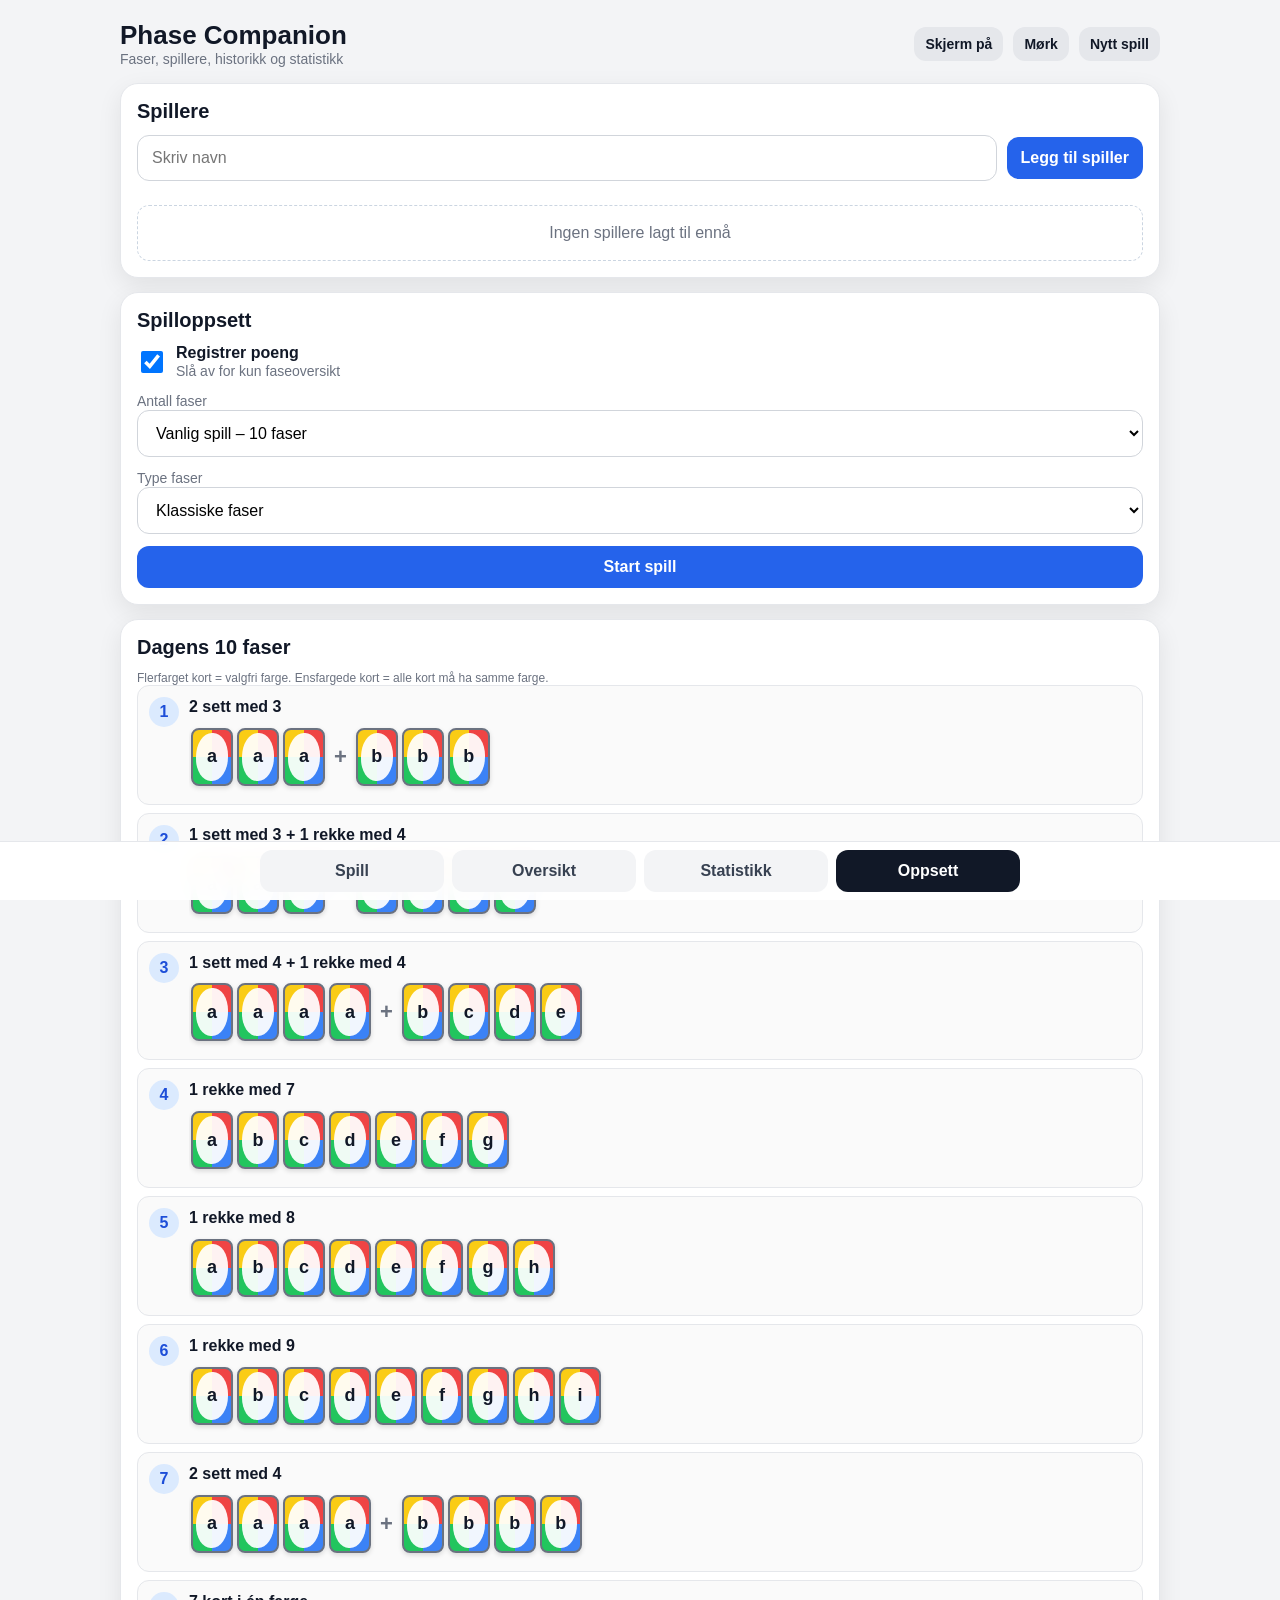
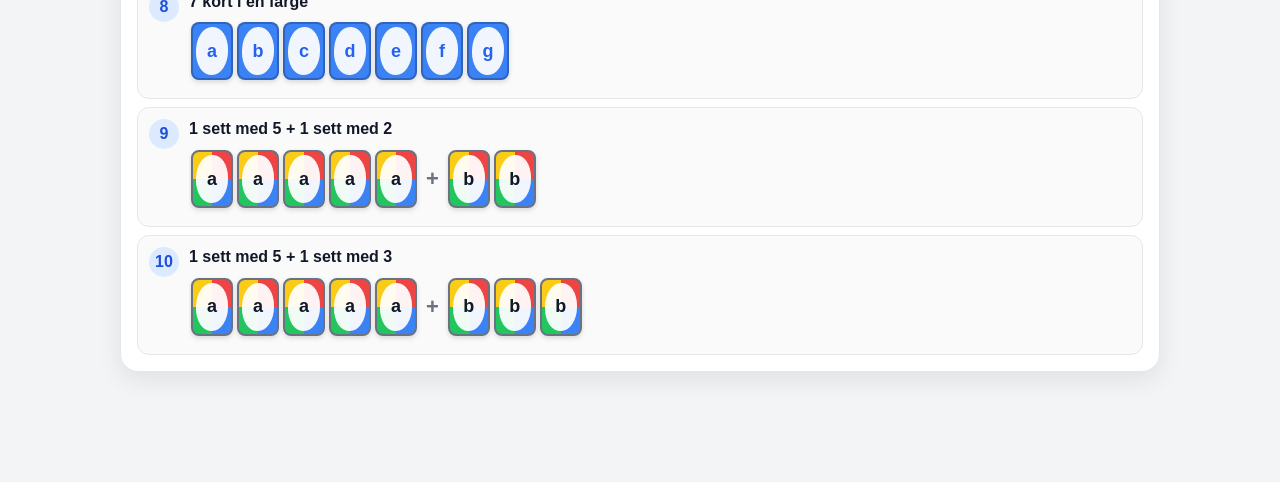
==== commit 76b8e9c6: "Add files via upload" ====
--- a/index.html
+++ b/index.html
@@ -13,7 +13,7 @@
     }
     *{box-sizing:border-box}
     body{margin:0;font-family:-apple-system,BlinkMacSystemFont,"Segoe UI",Roboto,Arial,sans-serif;background:var(--bg);color:var(--text)}
-    .app{max-width:760px;margin:0 auto;min-height:100vh;padding:16px 14px 90px}
+    .app{max-width:1080px;margin:0 auto;min-height:100vh;padding:clamp(10px,2vw,20px) clamp(10px,2vw,20px) 96px}
     header{display:flex;align-items:center;justify-content:space-between;gap:12px;margin-bottom:16px}
     h1{font-size:26px;margin:0} h2{font-size:20px;margin:0 0 12px} h3{margin:0 0 6px}
     .sub{color:var(--muted);font-size:14px}
@@ -29,8 +29,8 @@
     .players{display:grid;gap:10px}.player-edit{display:flex;gap:8px;align-items:center}.player-edit span{flex:1;font-weight:700}
     .switch{display:flex;align-items:center;gap:10px}.switch input{width:22px;height:22px}
     .phase-list{display:grid;gap:8px}.phase-item{display:flex;gap:10px;align-items:flex-start;padding:11px;border:1px solid var(--border);border-radius:12px;background:#fafafa}
-    .phase-content{flex:1;min-width:0}.phase-text{font-weight:700;line-height:1.3}.phase-visual{display:flex;flex-wrap:nowrap;align-items:center;gap:7px;margin-top:8px;overflow-x:auto;padding:2px 2px 7px;scrollbar-width:thin;-webkit-overflow-scrolling:touch}.phase-group{display:inline-flex;flex:0 0 auto;gap:4px;align-items:center;white-space:nowrap}
-    .card-chip{width:38px;height:54px;padding:3px;border:2px solid rgba(17,24,39,.28);border-radius:8px;display:grid;place-items:center;font-weight:900;font-size:18px;box-shadow:0 2px 5px rgba(0,0,0,.14);text-transform:lowercase;overflow:hidden}
+    .phase-content{flex:1;min-width:0}.phase-text{font-weight:700;line-height:1.3}.phase-visual{display:flex;flex-wrap:nowrap;align-items:center;gap:7px;margin-top:8px;overflow-x:auto;max-width:100%;padding:2px 2px 7px;scrollbar-width:thin;-webkit-overflow-scrolling:touch}.phase-group{display:inline-flex;flex:0 0 auto;gap:4px;align-items:center;white-space:nowrap}
+    .card-chip{width:clamp(32px,7vw,42px);height:clamp(46px,10vw,58px);padding:3px;border:2px solid rgba(17,24,39,.28);border-radius:8px;display:grid;place-items:center;font-weight:900;font-size:18px;box-shadow:0 2px 5px rgba(0,0,0,.14);text-transform:lowercase;overflow:hidden}
     .card-face{width:100%;height:100%;display:grid;place-items:center;border-radius:50% 46%;background:rgba(255,255,255,.93);color:#111827;text-shadow:none}
     .card-chip.any{background:conic-gradient(#ef4444 0 25%,#3b82f6 0 50%,#22c55e 0 75%,#facc15 0 100%);border-color:#6b7280}
     .card-chip.red{background:#ef4444;color:#fff}.card-chip.blue{background:#3b82f6;color:#fff}.card-chip.green{background:#22c55e;color:#fff}.card-chip.yellow{background:#facc15;color:#111827}
@@ -40,13 +40,13 @@
     .plus{display:grid;place-items:center;flex:0 0 auto;height:46px;padding:0 2px;font-size:22px;font-weight:900;color:#6b7280}.group-gap{display:none}.phase-note{margin-top:6px;font-size:12px;color:var(--muted)}
     .num{display:grid;place-items:center;min-width:30px;height:30px;border-radius:50%;background:#dbeafe;color:#1d4ed8;font-weight:800}
     .hidden{display:none!important}
-    .score-grid{display:grid;gap:12px}.score-card{border:1px solid var(--border);border-radius:16px;padding:14px;background:#fff}
-    .score-top{display:flex;justify-content:space-between;gap:8px;align-items:flex-start}.badge{display:inline-block;border-radius:999px;padding:5px 9px;font-size:13px;font-weight:800;background:#eef2ff;color:#3730a3}
+    .score-grid{display:grid;grid-template-columns:repeat(auto-fit,minmax(min(100%,340px),1fr));gap:14px}.score-card{border:1px solid var(--border);border-radius:16px;padding:14px;background:#fff}
+    .score-top{display:flex;justify-content:space-between;gap:10px;align-items:flex-start}.score-top>div{min-width:0;flex:1}.badge{display:inline-block;border-radius:999px;padding:5px 9px;font-size:13px;font-weight:800;background:#eef2ff;color:#3730a3}
     .score-actions{display:grid;grid-template-columns:1fr 1fr;gap:8px;margin-top:12px}
     .points{margin-top:10px}.points label{display:block;font-size:13px;color:var(--muted);margin-bottom:5px}
     .overview{overflow-x:auto}.table{width:100%;border-collapse:collapse;min-width:520px}.table th,.table td{padding:11px 8px;text-align:left;border-bottom:1px solid var(--border)}.table th{font-size:13px;color:var(--muted)}
     .leader{font-weight:800;color:#166534}
-    .round-info{display:grid;grid-template-columns:1fr auto;gap:10px;align-items:center}.starter-box{background:#fef3c7;color:#92400e;border-radius:12px;padding:10px 12px;font-weight:800}.total-points{font-size:20px;font-weight:900;margin-top:4px}.registered{margin-top:10px;padding:10px;border-radius:10px;background:#eff6ff;color:#1e40af;font-weight:700}.edit-actions{display:grid;grid-template-columns:1fr 1fr 1fr;gap:8px;margin-top:8px}.podium{display:flex;align-items:flex-end;justify-content:center;gap:10px;min-height:230px;margin:18px 0}.podium-place{flex:1;max-width:180px;text-align:center}.podium-block{border-radius:16px 16px 8px 8px;padding:14px 8px;font-weight:900;display:flex;align-items:flex-start;justify-content:center}.podium-1 .podium-block{height:150px;background:#fde68a;color:#854d0e}.podium-2 .podium-block{height:110px;background:#e5e7eb;color:#374151}.podium-3 .podium-block{height:80px;background:#fed7aa;color:#9a3412}.podium-name{font-weight:900;margin-bottom:8px}.result-list{display:grid;gap:8px}.result-row{display:flex;justify-content:space-between;gap:12px;padding:12px;border:1px solid var(--border);border-radius:12px}.wake-active{background:#dcfce7!important;color:#166534!important}
+    .round-info{display:grid;grid-template-columns:1fr auto;gap:10px;align-items:center}.starter-box{background:#fef3c7;color:#92400e;border-radius:12px;padding:10px 12px;font-weight:800}.total-points{font-size:20px;font-weight:900;margin-top:4px}.registered{margin-top:10px;padding:10px;border-radius:10px;background:#eff6ff;color:#1e40af;font-weight:700}.round-complete-hint{margin-top:12px;padding:11px 12px;border-radius:12px;background:#dcfce7;color:#166534;font-weight:800;text-align:center}.edit-actions{display:grid;grid-template-columns:1fr 1fr 1fr;gap:8px;margin-top:8px}.podium{display:flex;align-items:flex-end;justify-content:center;gap:10px;min-height:230px;margin:18px 0}.podium-place{flex:1;max-width:180px;text-align:center}.podium-block{border-radius:16px 16px 8px 8px;padding:14px 8px;font-weight:900;display:flex;align-items:flex-start;justify-content:center}.podium-1 .podium-block{height:150px;background:#fde68a;color:#854d0e}.podium-2 .podium-block{height:110px;background:#e5e7eb;color:#374151}.podium-3 .podium-block{height:80px;background:#fed7aa;color:#9a3412}.podium-name{font-weight:900;margin-bottom:8px}.result-list{display:grid;gap:8px}.result-row{display:flex;justify-content:space-between;gap:12px;padding:12px;border:1px solid var(--border);border-radius:12px}.wake-active{background:#dcfce7!important;color:#166534!important}
     .tabs{position:fixed;left:0;right:0;bottom:0;background:rgba(255,255,255,.96);backdrop-filter:blur(10px);border-top:1px solid var(--border);display:flex;justify-content:center;padding:8px max(8px,env(safe-area-inset-right)) calc(8px + env(safe-area-inset-bottom)) max(8px,env(safe-area-inset-left));z-index:20}
     .tabs-inner{display:grid;grid-template-columns:repeat(4,1fr);gap:8px;width:min(760px,100%)}.tab{background:#f3f4f6;color:#374151}.tab.active{background:#111827;color:#fff}
     .toast{position:fixed;left:50%;bottom:88px;transform:translateX(-50%);background:#111827;color:#fff;padding:10px 14px;border-radius:10px;opacity:0;pointer-events:none;transition:.2s;z-index:30}.toast.show{opacity:1}
@@ -60,7 +60,7 @@
     body.dark .tabs{background:rgba(15,23,42,.96)}
     .pill{border:1px solid var(--border);background:#eef2ff;color:#3730a3;border-radius:999px;padding:8px 11px;font-weight:700;cursor:pointer}
     body.dark .pill{background:#1e293b;color:#e2e8f0}
-    @media (max-width:520px){.score-actions{grid-template-columns:1fr}.row.stack{flex-direction:column;align-items:stretch}.edit-actions{grid-template-columns:1fr}.round-info{grid-template-columns:1fr}.podium{gap:5px}.podium-name{font-size:13px}.podium-block{padding:10px 4px}}
+    @media (max-width:700px){header{align-items:flex-start;flex-direction:column}header>.row{width:100%;display:grid;grid-template-columns:repeat(3,1fr)}header button{padding:10px 6px}.card{padding:14px;border-radius:15px}.score-grid{grid-template-columns:1fr}.score-actions{grid-template-columns:1fr 1fr}.row.stack{flex-direction:column;align-items:stretch}.edit-actions{grid-template-columns:1fr 1fr}.round-info{grid-template-columns:1fr}.podium{gap:5px}.podium-name{font-size:13px}.podium-block{padding:10px 4px}.phase-visual{padding-bottom:9px}.tabs-inner{gap:5px}.tab{padding:11px 6px;font-size:13px}}@media (max-width:390px){.score-actions,.edit-actions{grid-template-columns:1fr}.card-chip{width:31px;height:45px;font-size:16px}.plus{font-size:19px}.total-points{font-size:18px}}
   </style>
 </head>
 <body>
@@ -112,7 +112,7 @@
         <div><h2 style="margin-bottom:4px">Runde <span id="roundNo">1</span></h2><div class="sub">Marker resultatet for hver spiller. Du kan endre eller angre.</div></div>
         <div class="starter-box">Starter: <span id="roundStarter">–</span></div>
       </div>
-      <div class="row" style="justify-content:flex-end;margin-top:12px;flex-wrap:wrap"><button class="danger small" id="finishGameBtn">Avslutt spill</button><button class="btn2 small" id="nextRoundBtn">Neste runde</button></div>
+      <div class="row" style="justify-content:flex-end;margin-top:12px;flex-wrap:wrap"><button class="btn2 small" id="previousRoundBtn">← Tilbake én runde</button><button class="danger small" id="finishGameBtn">Avslutt spill</button><button class="btn small" id="nextRoundBtn">Neste runde</button></div><div id="roundCompleteHint" class="round-complete-hint hidden">Alle er registrert. Går automatisk videre til neste runde.</div>
     </div>
     <div id="scoreGrid" class="score-grid"></div>
   </section>
@@ -239,13 +239,13 @@
     {text:'1 sett med 4 + 1 rekke med 3 + 1 stjernekort', visual:combine(setGroup(4,'a'),runGroup(3,'b',1),starGroup(1))}
   ];
 
-  let state = load() || { players: [], phases: [...classic], gameLength: 10, round: 1, usePoints: true, started: false, visualVersion: 5 };
+  let state = load() || { players: [], phases: [...classic], gameLength: 10, round: 1, usePoints: true, started: false, visualVersion: 7 };
   let archive = loadArchive();
   let savedNames = loadSavedNames();
   let darkMode = localStorage.getItem('phase10_dark_mode') === '1';
   document.body.classList.toggle('dark', darkMode);
   if(!state.gameLength) state.gameLength = state.phases?.length === 5 ? 5 : 10;
-  if(!state.visualVersion || state.visualVersion < 5){ state.phases=[...classic].slice(0,state.gameLength); state.visualVersion=5; }
+  if(!state.visualVersion || state.visualVersion < 7){ state.phases=[...classic].slice(0,state.gameLength); state.visualVersion=7; }
 
   const $ = id => document.getElementById(id);
   const playerName = $('playerName'), playerList = $('playerList'), usePoints = $('usePoints'), phaseMode = $('phaseMode'), gameLength = $('gameLength');
@@ -301,6 +301,13 @@
   }
 
   function currentRoundRecord(p){ return (p.history||[]).find(h=>h.round===state.round) || null; }
+  function phaseCardCount(phase){
+    return (phase?.visual||[]).filter(item=>item.kind!=='plus' && item.kind!=='gap').length;
+  }
+  function maxPointsAfterCompletedPhase(phase){
+    // En spiller starter normalt runden med 10 kort. Hvert restkort kan maksimalt gi 25 poeng.
+    return Math.max(0, 10-phaseCardCount(phase))*25;
+  }
   function recalculatePlayer(p){
     p.history = (p.history||[]).sort((a,b)=>a.round-b.round);
     p.points = p.history.reduce((sum,h)=>sum+(Number(h.points)||0),0);
@@ -317,39 +324,91 @@
     const anyDone=state.players.some(p=>(p.phase||0)>=state.phases.length);
     $('finishGameBtn').textContent=anyDone?'Fullfør spill':'Avslutt spill';
     $('finishGameBtn').className=anyDone?'ok small':'danger small';
-    if(!state.players.length){ $('scoreGrid').innerHTML='<div class="empty">Legg til spillere i Oppsett</div>'; return; }
+    if(!state.players.length){ $('scoreGrid').innerHTML='<div class="empty">Legg til spillere i Oppsett</div>'; $('roundCompleteHint').classList.add('hidden'); return; }
     $('scoreGrid').innerHTML=state.players.map((p,i)=>{
-      const total=state.phases.length, phaseIndex=Math.min(p.phase||0,total-1), done=(p.phase||0)>=total;
+      const total=state.phases.length;
       const rr=currentRoundRecord(p);
+      // Når en spiller er registrert i denne runden, viser vi fasen som nettopp ble spilt.
+      // Neste fase vises først etter at brukeren trykker «Neste runde».
+      const phaseIndex=Math.min(rr ? Math.max(0,(rr.phase||1)-1) : (p.phase||0), total-1);
+      const done=(p.phase||0)>=total;
+      const displayDone=done && !rr;
       return `<div class="score-card">
-        <div class="score-top"><div><h3>${escapeHtml(p.name)}</h3><div class="total-points">${state.usePoints?(p.points||0)+' poeng':'Fase '+Math.min((p.phase||0)+1,total)}</div><div class="sub">${done?'Alle faser fullført':'Fase '+(phaseIndex+1)+': '+escapeHtml(state.phases[phaseIndex].text)}</div>${done?'':`<div class="phase-visual">${phaseVisual(state.phases[phaseIndex])}</div>`}</div><span class="badge">${done?'Ferdig':'Fase '+(phaseIndex+1)}</span></div>
-        ${done && !rr?'<div class="ok" style="padding:10px;border-radius:10px;margin-top:12px;font-weight:700">Ferdig med alle '+total+' faser</div>':`
+        <div class="score-top"><div><h3>${escapeHtml(p.name)}</h3><div class="total-points">${state.usePoints?(p.points||0)+' poeng':'Fase '+Math.min((p.phase||0)+1,total)}</div><div class="sub">${displayDone?'Alle faser fullført':'Fase '+(phaseIndex+1)+': '+escapeHtml(state.phases[phaseIndex].text)}</div>${displayDone?'':`<div class="phase-visual">${phaseVisual(state.phases[phaseIndex])}</div>`}</div><span class="badge">${displayDone?'Ferdig':rr?'Registrert fase '+(phaseIndex+1):'Fase '+(phaseIndex+1)}</span></div>
+        ${displayDone?'<div class="ok" style="padding:10px;border-radius:10px;margin-top:12px;font-weight:700">Ferdig med alle '+total+' faser</div>':`
         ${state.usePoints?`<div class="points"><label>Poeng denne runden</label><input type="number" min="0" inputmode="numeric" id="pts-${i}" value="${rr?rr.points:''}" placeholder="0"></div>`:''}
-        ${rr?`<div class="registered">Registrert: ${rr.completed?'✓ Fase fullført':'Ikke fullført'}${state.usePoints?' · '+rr.points+' poeng':''}</div>
-        <div class="edit-actions"><button class="ok" data-complete="${i}">Endre til fullført</button><button class="btn2" data-fail="${i}">Endre til ikke fullført</button><button class="danger" data-undo="${i}">Angre registrering</button></div>`:
-        `<div class="score-actions"><button class="ok" data-complete="${i}">✓ Fullført fase</button><button class="btn2" data-fail="${i}">Ikke fullført</button></div>`}`}
+        ${rr && state.editingPlayer!==i?`<div class="registered">Registrert: ${rr.completed?'✓ Fase fullført':'Ikke fullført'}${state.usePoints?' · '+rr.points+' poeng':''}</div>
+        <div class="edit-actions"><button class="btn2" data-edit="${i}">Endre</button><button class="danger" data-undo="${i}">Angre registrering</button></div>`:
+        `<div class="score-actions"><button class="ok" data-complete="${i}">✓ Fullført fase</button><button class="btn2" data-fail="${i}">Ikke fullført</button>${rr?`<button class="danger" data-cancel-edit="${i}">Avbryt</button>`:''}</div>`}`}
       </div>`;
     }).join('');
+    const allRegistered=state.players.length>0 && state.players.every(p=>!!currentRoundRecord(p));
+    $('roundCompleteHint').classList.toggle('hidden', !allRegistered);
+    $('nextRoundBtn').className=allRegistered?'btn small':'btn2 small';
+    $('previousRoundBtn').classList.toggle('hidden', state.round<=1);
     document.querySelectorAll('[data-complete]').forEach(b=>b.onclick=()=>record(+b.dataset.complete,true));
     document.querySelectorAll('[data-fail]').forEach(b=>b.onclick=()=>record(+b.dataset.fail,false));
+    document.querySelectorAll('[data-edit]').forEach(b=>b.onclick=()=>{ state.editingPlayer=+b.dataset.edit; save(); renderAll(); });
+    document.querySelectorAll('[data-cancel-edit]').forEach(b=>b.onclick=()=>{ state.editingPlayer=null; save(); renderAll(); });
     document.querySelectorAll('[data-undo]').forEach(b=>b.onclick=()=>undoRecord(+b.dataset.undo));
   }
 
   function record(i, completed){
     const p=state.players[i];
+    const existing=currentRoundRecord(p);
     const pts=state.usePoints ? Math.max(0, Number(document.getElementById('pts-'+i)?.value||0)) : 0;
+    const phaseIndex=Math.min(existing ? Math.max(0,(existing.phase||1)-1) : (p.phase||0), state.phases.length-1);
+    const phase=state.phases[phaseIndex];
+    if(completed && state.usePoints){
+      const maxPossible=maxPointsAfterCompletedPhase(phase);
+      if(pts>maxPossible){
+        const message=`Du har registrert ${pts} poeng, men denne fasen bruker ${phaseCardCount(phase)} kort. Da kan en spiller maksimalt ha ${maxPossible} poeng igjen dersom fasen er fullført. Er du sikker på at fasen skal registreres som fullført?`;
+        if(!confirm(message)) return;
+      }
+    }
     p.history=p.history||[];
     p.history=p.history.filter(h=>h.round!==state.round);
-    p.history.push({round:state.round,phase:(p.phase||0)+1,completed,points:pts});
+    p.history.push({round:state.round,phase:phaseIndex+1,completed,points:pts});
+    state.editingPlayer=null;
     recalculatePlayer(p);
-    save(); renderAll(); toast(currentRoundRecord(p)?'Registreringen er lagret':'Runde registrert');
+    const completedRound = state.round;
+    save(); renderAll(); toast('Registreringen er lagret');
+
+    // Når siste spiller i runden er registrert, går appen automatisk videre.
+    // En kort forsinkelse gjør at brukeren ser bekreftelsen før neste runde vises.
+    if(state.players.length>0 && state.players.every(player=>!!currentRoundRecord(player))){
+      setTimeout(()=>{
+        if(state.round===completedRound && state.players.every(player=>!!currentRoundRecord(player))){
+          advanceRound(true);
+        }
+      }, 800);
+    }
   }
 
   function undoRecord(i){
     const p=state.players[i];
     p.history=(p.history||[]).filter(h=>h.round!==state.round);
+    state.editingPlayer=null;
     recalculatePlayer(p);
     save(); renderAll(); toast('Registreringen er angret');
+  }
+
+
+  function advanceRound(auto=false){
+    state.editingPlayer=null;
+    state.round++;
+    save();
+    renderAll();
+    toast((auto?'Neste runde · ':'')+roundStarter()+' starter');
+  }
+
+  function previousRound(){
+    if(state.round<=1) return;
+    state.editingPlayer=null;
+    state.round--;
+    save();
+    renderAll();
+    toast('Tilbake til runde '+state.round+' – du kan endre registreringene');
   }
 
   function renderOverview(){
@@ -481,19 +540,20 @@
     if(!state.started) state.players.forEach(p=>{p.phase=0;p.points=0;p.history=[];});
     state.started=true; state.round=1; state.usePoints=usePoints.checked; state.gameLength=state.phases.length; save(); tabs.classList.remove('hidden'); showView('gameView'); renderAll();
   });
-  $('nextRoundBtn').addEventListener('click',()=>{ const missing=state.players.filter(p=>!currentRoundRecord(p)); if(missing.length && !confirm('Mangler registrering for: '+missing.map(p=>p.name).join(', ')+'. Gå videre likevel?')) return; state.round++; save(); renderAll(); toast(roundStarter()+' starter denne runden'); });
+  $('nextRoundBtn').addEventListener('click',()=>{ const missing=state.players.filter(p=>!currentRoundRecord(p)); if(missing.length && !confirm('Mangler registrering for: '+missing.map(p=>p.name).join(', ')+'. Gå videre likevel?')) return; advanceRound(false); });
+  $('previousRoundBtn').addEventListener('click',previousRound);
   $('finishGameBtn').addEventListener('click',()=>{ const done=state.players.some(p=>(p.phase||0)>=state.phases.length); if(confirm(done?'Fullføre spillet og vise resultatet?':'Avslutte og lagre dette spillet i statistikken?')) finishGame(); });
   $('matchupFilter').addEventListener('change',renderStats);
   $('themeBtn').textContent=darkMode?'Lys':'Mørk';
   $('themeBtn').addEventListener('click',()=>{ darkMode=!darkMode; document.body.classList.toggle('dark',darkMode); localStorage.setItem('phase10_dark_mode',darkMode?'1':'0'); $('themeBtn').textContent=darkMode?'Lys':'Mørk'; });
   $('wakeBtn').addEventListener('click',()=>{ if(wakeLock && !wakeLock.released) releaseWakeLock(); else requestWakeLock(); });
   $('finishStatsBtn').addEventListener('click',()=>showView('statsView'));
-  $('finishNewBtn').addEventListener('click',()=>{ state={players:[],phases:[...classic],gameLength:10,round:1,usePoints:true,started:false,visualVersion:5}; save(); phaseMode.value='classic'; gameLength.value='10'; showView('setupView'); renderAll(); });
+  $('finishNewBtn').addEventListener('click',()=>{ state={players:[],phases:[...classic],gameLength:10,round:1,usePoints:true,started:false,visualVersion:7}; save(); phaseMode.value='classic'; gameLength.value='10'; showView('setupView'); renderAll(); });
   $('importBtn').addEventListener('click',()=>$('importFile').click());
   $('importFile').addEventListener('change',async e=>{ const f=e.target.files[0]; if(!f)return; try{ const data=JSON.parse(await f.text()); if(!Array.isArray(data)) throw new Error(); if(confirm('Importere og erstatte eksisterende spillhistorikk?')){ archive=data; saveArchive(); renderStats(); toast('Historikken er importert'); } }catch{ alert('Filen kunne ikke leses.'); } e.target.value=''; });
   $('exportBtn').addEventListener('click',()=>{ const blob=new Blob([JSON.stringify(archive,null,2)],{type:'application/json'}); const a=document.createElement('a'); a.href=URL.createObjectURL(blob); a.download='phase10-statistikk.json'; a.click(); URL.revokeObjectURL(a.href); });
   $('resetBtn').addEventListener('click',()=>{
-    if(confirm('Starte et helt nytt spill?')){ state={players:[],phases:[...classic],gameLength:10,round:1,usePoints:true,started:false,visualVersion:5}; save(); phaseMode.value='classic'; gameLength.value='10'; showView('setupView'); renderAll(); }
+    if(confirm('Starte et helt nytt spill?')){ state={players:[],phases:[...classic],gameLength:10,round:1,usePoints:true,started:false,visualVersion:7}; save(); phaseMode.value='classic'; gameLength.value='10'; showView('setupView'); renderAll(); }
   });
   document.querySelectorAll('.tab').forEach(t=>t.addEventListener('click',()=>showView(t.dataset.view)));
 
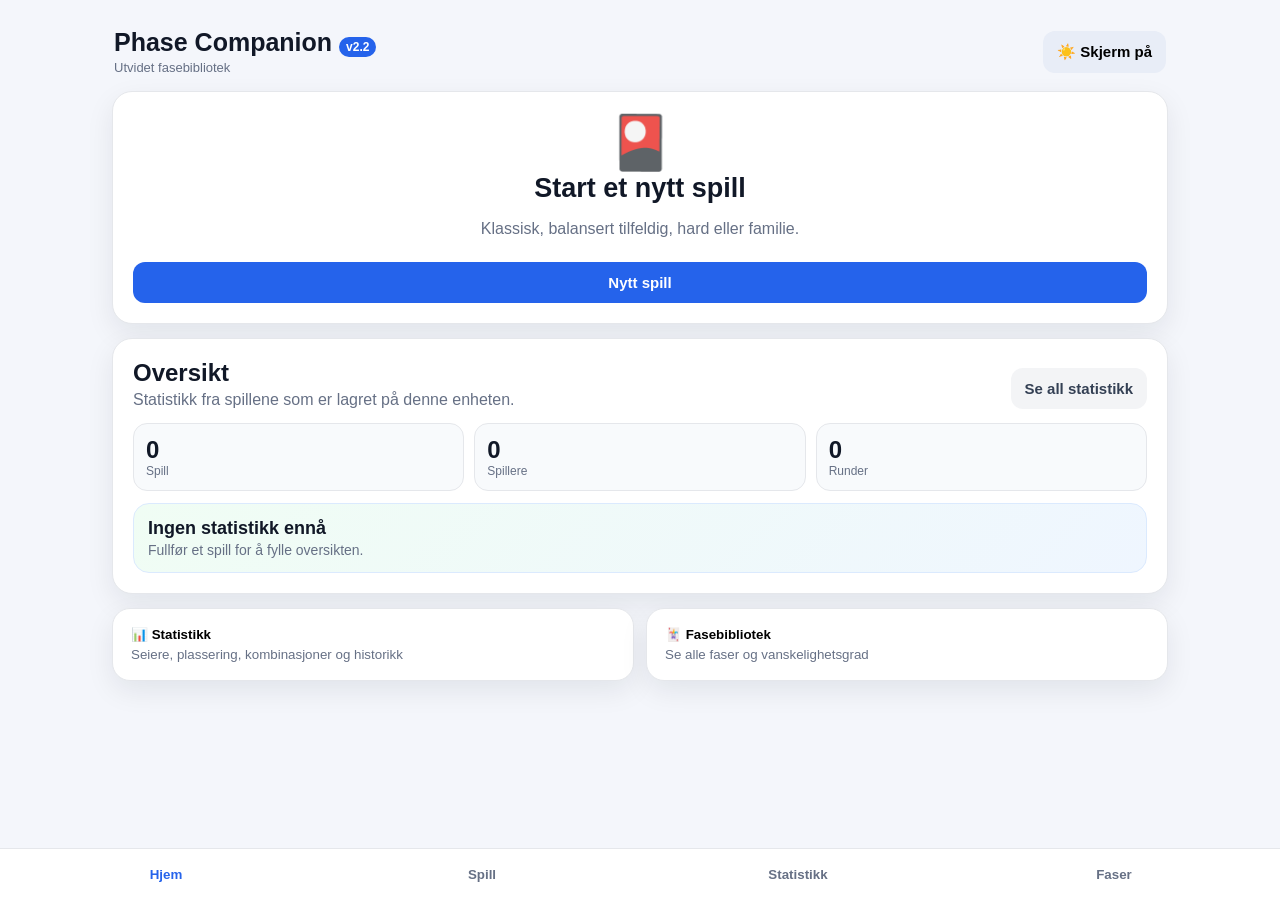
==== commit 8dc5ac22: "Add files via upload" ====
--- a/index.html
+++ b/index.html
@@ -1,566 +1,110 @@
-<!DOCTYPE html>
-<html lang="no">
+<!doctype html>
+<html lang="nb">
 <head>
-  <meta charset="UTF-8" />
-  <meta name="viewport" content="width=device-width, initial-scale=1, viewport-fit=cover" />
-  <meta name="theme-color" content="#111827" />
-  <title>Phase Companion</title>
-  <style>
-    :root{
-      --bg:#f3f4f6; --card:#ffffff; --text:#111827; --muted:#6b7280;
-      --primary:#2563eb; --primary2:#1d4ed8; --ok:#16a34a; --danger:#dc2626;
-      --border:#e5e7eb; --shadow:0 8px 24px rgba(0,0,0,.08);
-    }
-    *{box-sizing:border-box}
-    body{margin:0;font-family:-apple-system,BlinkMacSystemFont,"Segoe UI",Roboto,Arial,sans-serif;background:var(--bg);color:var(--text)}
-    .app{max-width:1080px;margin:0 auto;min-height:100vh;padding:clamp(10px,2vw,20px) clamp(10px,2vw,20px) 96px}
-    header{display:flex;align-items:center;justify-content:space-between;gap:12px;margin-bottom:16px}
-    h1{font-size:26px;margin:0} h2{font-size:20px;margin:0 0 12px} h3{margin:0 0 6px}
-    .sub{color:var(--muted);font-size:14px}
-    .card{background:var(--card);border:1px solid var(--border);border-radius:18px;padding:16px;margin-bottom:14px;box-shadow:var(--shadow)}
-    .row{display:flex;gap:10px;align-items:center}.row>*{min-width:0}
-    .grow{flex:1}
-    input,select,button{font:inherit}
-    input[type=text],input[type=number],select{width:100%;padding:13px 14px;border:1px solid #d1d5db;border-radius:12px;background:white;font-size:16px}
-    button{border:0;border-radius:12px;padding:12px 14px;font-weight:700;cursor:pointer;touch-action:manipulation}
-    .btn{background:var(--primary);color:white}.btn:active{background:var(--primary2)}
-    .btn2{background:#e5e7eb;color:#111827}.danger{background:#fee2e2;color:#991b1b}.ok{background:#dcfce7;color:#166534}
-    .small{padding:9px 11px;font-size:14px}.wide{width:100%}
-    .players{display:grid;gap:10px}.player-edit{display:flex;gap:8px;align-items:center}.player-edit span{flex:1;font-weight:700}
-    .switch{display:flex;align-items:center;gap:10px}.switch input{width:22px;height:22px}
-    .phase-list{display:grid;gap:8px}.phase-item{display:flex;gap:10px;align-items:flex-start;padding:11px;border:1px solid var(--border);border-radius:12px;background:#fafafa}
-    .phase-content{flex:1;min-width:0}.phase-text{font-weight:700;line-height:1.3}.phase-visual{display:flex;flex-wrap:nowrap;align-items:center;gap:7px;margin-top:8px;overflow-x:auto;max-width:100%;padding:2px 2px 7px;scrollbar-width:thin;-webkit-overflow-scrolling:touch}.phase-group{display:inline-flex;flex:0 0 auto;gap:4px;align-items:center;white-space:nowrap}
-    .card-chip{width:clamp(32px,7vw,42px);height:clamp(46px,10vw,58px);padding:3px;border:2px solid rgba(17,24,39,.28);border-radius:8px;display:grid;place-items:center;font-weight:900;font-size:18px;box-shadow:0 2px 5px rgba(0,0,0,.14);text-transform:lowercase;overflow:hidden}
-    .card-face{width:100%;height:100%;display:grid;place-items:center;border-radius:50% 46%;background:rgba(255,255,255,.93);color:#111827;text-shadow:none}
-    .card-chip.any{background:conic-gradient(#ef4444 0 25%,#3b82f6 0 50%,#22c55e 0 75%,#facc15 0 100%);border-color:#6b7280}
-    .card-chip.red{background:#ef4444;color:#fff}.card-chip.blue{background:#3b82f6;color:#fff}.card-chip.green{background:#22c55e;color:#fff}.card-chip.yellow{background:#facc15;color:#111827}
-    .card-chip.red .card-face{color:#dc2626}.card-chip.blue .card-face{color:#2563eb}.card-chip.green .card-face{color:#16a34a}.card-chip.yellow .card-face{color:#a16207}
-    .card-chip.star{background:conic-gradient(#ef4444 0 25%,#3b82f6 0 50%,#22c55e 0 75%,#facc15 0 100%);border-color:#f59e0b;font-size:25px;text-transform:none}.card-chip.star .card-face{color:#f59e0b}
-    .phase-legend{margin-top:8px;font-size:12px;color:var(--muted)}
-    .plus{display:grid;place-items:center;flex:0 0 auto;height:46px;padding:0 2px;font-size:22px;font-weight:900;color:#6b7280}.group-gap{display:none}.phase-note{margin-top:6px;font-size:12px;color:var(--muted)}
-    .num{display:grid;place-items:center;min-width:30px;height:30px;border-radius:50%;background:#dbeafe;color:#1d4ed8;font-weight:800}
-    .hidden{display:none!important}
-    .score-grid{display:grid;grid-template-columns:repeat(auto-fit,minmax(min(100%,340px),1fr));gap:14px}.score-card{border:1px solid var(--border);border-radius:16px;padding:14px;background:#fff}
-    .score-top{display:flex;justify-content:space-between;gap:10px;align-items:flex-start}.score-top>div{min-width:0;flex:1}.badge{display:inline-block;border-radius:999px;padding:5px 9px;font-size:13px;font-weight:800;background:#eef2ff;color:#3730a3}
-    .score-actions{display:grid;grid-template-columns:1fr 1fr;gap:8px;margin-top:12px}
-    .points{margin-top:10px}.points label{display:block;font-size:13px;color:var(--muted);margin-bottom:5px}
-    .overview{overflow-x:auto}.table{width:100%;border-collapse:collapse;min-width:520px}.table th,.table td{padding:11px 8px;text-align:left;border-bottom:1px solid var(--border)}.table th{font-size:13px;color:var(--muted)}
-    .leader{font-weight:800;color:#166534}
-    .round-info{display:grid;grid-template-columns:1fr auto;gap:10px;align-items:center}.starter-box{background:#fef3c7;color:#92400e;border-radius:12px;padding:10px 12px;font-weight:800}.total-points{font-size:20px;font-weight:900;margin-top:4px}.registered{margin-top:10px;padding:10px;border-radius:10px;background:#eff6ff;color:#1e40af;font-weight:700}.round-complete-hint{margin-top:12px;padding:11px 12px;border-radius:12px;background:#dcfce7;color:#166534;font-weight:800;text-align:center}.edit-actions{display:grid;grid-template-columns:1fr 1fr 1fr;gap:8px;margin-top:8px}.podium{display:flex;align-items:flex-end;justify-content:center;gap:10px;min-height:230px;margin:18px 0}.podium-place{flex:1;max-width:180px;text-align:center}.podium-block{border-radius:16px 16px 8px 8px;padding:14px 8px;font-weight:900;display:flex;align-items:flex-start;justify-content:center}.podium-1 .podium-block{height:150px;background:#fde68a;color:#854d0e}.podium-2 .podium-block{height:110px;background:#e5e7eb;color:#374151}.podium-3 .podium-block{height:80px;background:#fed7aa;color:#9a3412}.podium-name{font-weight:900;margin-bottom:8px}.result-list{display:grid;gap:8px}.result-row{display:flex;justify-content:space-between;gap:12px;padding:12px;border:1px solid var(--border);border-radius:12px}.wake-active{background:#dcfce7!important;color:#166534!important}
-    .tabs{position:fixed;left:0;right:0;bottom:0;background:rgba(255,255,255,.96);backdrop-filter:blur(10px);border-top:1px solid var(--border);display:flex;justify-content:center;padding:8px max(8px,env(safe-area-inset-right)) calc(8px + env(safe-area-inset-bottom)) max(8px,env(safe-area-inset-left));z-index:20}
-    .tabs-inner{display:grid;grid-template-columns:repeat(4,1fr);gap:8px;width:min(760px,100%)}.tab{background:#f3f4f6;color:#374151}.tab.active{background:#111827;color:#fff}
-    .toast{position:fixed;left:50%;bottom:88px;transform:translateX(-50%);background:#111827;color:#fff;padding:10px 14px;border-radius:10px;opacity:0;pointer-events:none;transition:.2s;z-index:30}.toast.show{opacity:1}
-    .empty{padding:18px;text-align:center;color:var(--muted);border:1px dashed #cbd5e1;border-radius:12px}
-    .stat-grid{display:grid;grid-template-columns:repeat(2,1fr);gap:10px}.stat-box{border:1px solid var(--border);border-radius:14px;padding:12px;background:#fafafa}.stat-value{font-size:24px;font-weight:900}.stat-label{font-size:12px;color:var(--muted);margin-top:2px}
-    .history-card{border:1px solid var(--border);border-radius:14px;padding:13px;margin-bottom:10px;background:#fff}.history-head{display:flex;justify-content:space-between;gap:10px;align-items:flex-start}.winner{color:#166534;font-weight:800}.bar-row{display:grid;grid-template-columns:minmax(90px,1fr) 2fr 46px;gap:8px;align-items:center;margin:10px 0}.bar-track{height:12px;background:#e5e7eb;border-radius:999px;overflow:hidden}.bar-fill{height:100%;background:#2563eb;border-radius:999px}.filter-row{display:grid;grid-template-columns:1fr auto;gap:8px}.muted-box{background:#f9fafb;border:1px solid var(--border);border-radius:12px;padding:10px}
-    body.dark{--bg:#0f172a;--card:#111827;--text:#f8fafc;--muted:#94a3b8;--border:#334155;--shadow:0 8px 24px rgba(0,0,0,.28)}
-    body.dark input[type=text],body.dark input[type=number],body.dark select{background:#0f172a;color:#f8fafc;border-color:#475569}
-    body.dark .phase-item,body.dark .score-card,body.dark .history-card,body.dark .stat-box,body.dark .muted-box{background:#111827}
-    body.dark .btn2,body.dark .tab{background:#334155;color:#f8fafc}
-    body.dark .tabs{background:rgba(15,23,42,.96)}
-    .pill{border:1px solid var(--border);background:#eef2ff;color:#3730a3;border-radius:999px;padding:8px 11px;font-weight:700;cursor:pointer}
-    body.dark .pill{background:#1e293b;color:#e2e8f0}
-    @media (max-width:700px){header{align-items:flex-start;flex-direction:column}header>.row{width:100%;display:grid;grid-template-columns:repeat(3,1fr)}header button{padding:10px 6px}.card{padding:14px;border-radius:15px}.score-grid{grid-template-columns:1fr}.score-actions{grid-template-columns:1fr 1fr}.row.stack{flex-direction:column;align-items:stretch}.edit-actions{grid-template-columns:1fr 1fr}.round-info{grid-template-columns:1fr}.podium{gap:5px}.podium-name{font-size:13px}.podium-block{padding:10px 4px}.phase-visual{padding-bottom:9px}.tabs-inner{gap:5px}.tab{padding:11px 6px;font-size:13px}}@media (max-width:390px){.score-actions,.edit-actions{grid-template-columns:1fr}.card-chip{width:31px;height:45px;font-size:16px}.plus{font-size:19px}.total-points{font-size:18px}}
-  </style>
+  <meta charset="utf-8">
+  <meta name="viewport" content="width=device-width,initial-scale=1,viewport-fit=cover">
+  <meta name="theme-color" content="#101827">
+  <title>Phase Companion v2.2</title>
+  <link rel="stylesheet" href="css/app.css">
 </head>
 <body>
-<div class="app">
-  <header>
-    <div><h1>Phase Companion</h1><div class="sub">Faser, spillere, historikk og statistikk</div></div>
-    <div class="row"><button class="btn2 small" id="wakeBtn" type="button">Skjerm på</button><button class="btn2 small" id="themeBtn" type="button">Mørk</button><button class="btn2 small" id="resetBtn">Nytt spill</button></div>
-  </header>
+  <div id="app" class="app-shell">
+    <header class="topbar">
+      <div><h1>Phase Companion <span>v2.2</span></h1><p id="subtitle">Utvidet fasebibliotek</p></div>
+      <button id="wakeBtn" class="icon-btn" type="button">☀️ Skjerm på</button>
+    </header>
 
-  <section id="setupView">
-    <div class="card">
-      <h2>Spillere</h2>
-      <div class="row stack">
-        <input id="playerName" class="grow" type="text" placeholder="Skriv navn" autocomplete="off" />
-        <button class="btn" id="addPlayerBtn" type="button">Legg til spiller</button>
-      </div>
-      <div id="savedPlayers" class="row" style="flex-wrap:wrap;margin-top:12px"></div><div id="playerList" class="players" style="margin-top:12px"></div>
-    </div>
+    <main>
+      <section id="homeView" class="view active">
+        <div class="hero card">
+          <div class="hero-mark">🎴</div>
+          <h2>Start et nytt spill</h2>
+          <p>Klassisk, balansert tilfeldig, hard eller familie.</p>
+          <button id="newGameBtn" class="btn primary wide">Nytt spill</button>
+          <button id="continueBtn" class="btn secondary wide hidden">Fortsett spill</button>
+        </div>
+        <div class="home-dashboard card">
+          <div class="section-head">
+            <div><h2>Oversikt</h2><p>Statistikk fra spillene som er lagret på denne enheten.</p></div>
+            <button class="btn ghost" data-nav="statsView">Se all statistikk</button>
+          </div>
+          <div id="homeStats" class="stat-grid home-stats"></div>
+          <div id="homeLeader" class="home-leader"></div>
+        </div>
+        <div class="grid two">
+          <button class="menu-card" data-nav="statsView"><strong>📊 Statistikk</strong><span>Seiere, plassering, kombinasjoner og historikk</span></button>
+          <button class="menu-card" data-nav="libraryView"><strong>🃏 Fasebibliotek</strong><span>Se alle faser og vanskelighetsgrad</span></button>
+        </div>
+      </section>
 
-    <div class="card">
-      <h2>Spilloppsett</h2>
-      <div class="switch"><input id="usePoints" type="checkbox" checked><label for="usePoints"><strong>Registrer poeng</strong><br><span class="sub">Slå av for kun faseoversikt</span></label></div>
-      <div style="height:12px"></div>
-      <label class="sub" for="gameLength">Antall faser</label>
-      <select id="gameLength">
-        <option value="10">Vanlig spill – 10 faser</option>
-        <option value="5">Kort spill – 5 faser</option>
-      </select>
-      <div style="height:12px"></div>
-      <label class="sub" for="phaseMode">Type faser</label>
-      <select id="phaseMode">
-        <option value="classic">Klassiske faser</option>
-        <option value="mixed">Blandede faser</option>
-        <option value="random">Tilfeldige faser</option>
-      </select>
-      <div style="height:12px"></div>
-      <button class="btn wide" id="startGameBtn" type="button">Start spill</button>
-    </div>
+      <section id="setupView" class="view">
+        <div class="card">
+          <div class="section-head"><div><h2>Spillere</h2><p>Velg minst to.</p></div></div>
+          <div class="input-row"><input id="playerInput" type="text" placeholder="Navn"><button id="addPlayerBtn" class="btn primary">Legg til</button></div>
+          <div id="savedPlayers" class="chip-wrap"></div>
+          <div id="selectedPlayers" class="stack"></div>
+        </div>
+        <div class="card">
+          <h2>Spilloppsett</h2>
+          <label>Spillmodus<select id="modeSelect"><option value="classic">Klassisk</option><option value="balanced">Balansert tilfeldig</option><option value="hard">Hard</option><option value="family">Familie</option></select></label>
+          <label>Antall faser<select id="lengthSelect"><option value="10">10 faser</option><option value="5">5 faser</option></select></label>
+          <label class="toggle"><input id="pointsToggle" type="checkbox" checked><span>Registrer poeng</span></label>
+          <button id="previewBtn" class="btn secondary wide">Vis valgte faser</button>
+          <button id="startBtn" class="btn primary wide">Start spill</button>
+        </div>
+        <div id="phasePreview" class="card hidden"><h2>Valgte faser</h2><div id="previewList" class="phase-list"></div></div>
+      </section>
 
-    <div class="card">
-      <h2 id="phaseListHeading">Dagens 10 faser</h2>
-      <div class="phase-legend">Flerfarget kort = valgfri farge. Ensfargede kort = alle kort må ha samme farge.</div><div id="setupPhaseList" class="phase-list"></div>
-    </div>
-  </section>
+      <section id="gameView" class="view">
+        <div class="card game-head">
+          <div><div class="eyebrow">RUNDE <span id="roundNo">1</span></div><h2 id="starterText">Starter: –</h2></div>
+          <div class="head-actions"><button id="undoRoundBtn" class="btn ghost">↶ Forrige runde</button><button id="quitBtn" class="btn danger">Avslutt</button></div>
+        </div>
+        <div id="playersGame" class="player-grid"></div>
+      </section>
 
-  <section id="gameView" class="hidden">
-    <div class="card">
-      <div class="round-info">
-        <div><h2 style="margin-bottom:4px">Runde <span id="roundNo">1</span></h2><div class="sub">Marker resultatet for hver spiller. Du kan endre eller angre.</div></div>
-        <div class="starter-box">Starter: <span id="roundStarter">–</span></div>
-      </div>
-      <div class="row" style="justify-content:flex-end;margin-top:12px;flex-wrap:wrap"><button class="btn2 small" id="previousRoundBtn">← Tilbake én runde</button><button class="danger small" id="finishGameBtn">Avslutt spill</button><button class="btn small" id="nextRoundBtn">Neste runde</button></div><div id="roundCompleteHint" class="round-complete-hint hidden">Alle er registrert. Går automatisk videre til neste runde.</div>
-    </div>
-    <div id="scoreGrid" class="score-grid"></div>
-  </section>
+      <section id="finishView" class="view">
+        <div class="card center">
+          <div class="trophy">🏆</div><h2 id="winnerTitle">Vinner</h2><p id="winnerSub"></p>
+          <div id="podium" class="podium"></div>
+          <button id="saveFinishBtn" class="btn primary wide">Fullfør og lagre</button>
+          <button id="newFromFinishBtn" class="btn secondary wide">Nytt spill</button>
+        </div>
+      </section>
 
+      <section id="statsView" class="view">
+        <div class="card"><div class="section-head"><div><h2>Statistikk</h2><p>Lagret lokalt på denne enheten.</p></div><button id="exportBtn" class="btn ghost">Eksporter</button></div><div id="statsSummary" class="stat-grid"></div></div>
+        <div class="card"><h2>Spillere</h2><div id="playerStats"></div></div>
+        <div class="card"><h2>Historikk</h2><div id="historyList"></div></div>
+      </section>
 
-  <section id="finishView" class="hidden">
-    <div class="card">
-      <div style="text-align:center"><div style="font-size:46px">🏆</div><h2 id="finishTitle">Spillet er fullført</h2><div class="sub" id="finishSubtitle"></div></div>
-      <div id="podium" class="podium"></div>
-      <div id="finishResults" class="result-list"></div>
-      <div class="row" style="margin-top:16px;flex-wrap:wrap"><button class="btn grow" id="finishStatsBtn">Se statistikk</button><button class="btn2 grow" id="finishNewBtn">Nytt spill</button></div>
-    </div>
-  </section>
+      <section id="libraryView" class="view">
+        <div class="card">
+          <div class="section-head"><div><h2>Fasebibliotek</h2><p>Alle tilgjengelige faser, gruppert etter vanskelighetsgrad.</p></div><span id="libraryCount" class="count-badge"></span></div>
+          <div class="library-filters" id="libraryFilters">
+            <button class="chip active" data-difficulty="all">Alle</button>
+            <button class="chip" data-difficulty="1">★</button>
+            <button class="chip" data-difficulty="2">★★</button>
+            <button class="chip" data-difficulty="3">★★★</button>
+            <button class="chip" data-difficulty="4">★★★★</button>
+            <button class="chip" data-difficulty="5">★★★★★</button>
+          </div>
+          <div id="libraryList" class="phase-list library-grid"></div>
+        </div>
+      </section>
+    </main>
 
-  <section id="overviewView" class="hidden">
-    <div class="card">
-      <h2>Oversikt</h2>
-      <div class="sub" style="margin-bottom:10px">Alle spillere, fase og totalpoeng</div>
-      <div id="overviewTable" class="overview"></div>
-    </div>
-    <div class="card">
-      <h2>Fasene</h2>
-      <div class="phase-legend">Flerfarget kort = valgfri farge. Ensfargede kort = alle kort må ha samme farge.</div><div id="overviewPhaseList" class="phase-list"></div>
-    </div>
-  </section>
+    <nav class="bottom-nav"><button data-nav="homeView" class="active">Hjem</button><button data-nav="gameView">Spill</button><button data-nav="statsView">Statistikk</button><button data-nav="libraryView">Faser</button></nav>
+  </div>
 
-  <section id="statsView" class="hidden">
-    <div class="card">
-      <h2>Scoreboard og statistikk</h2>
-      <div class="sub" style="margin-bottom:12px">Spill lagres på denne mobilen og grupperes etter hvem som spilte sammen.</div>
-      <div class="filter-row">
-        <select id="matchupFilter"></select>
-        <div class="row"><button class="btn2 small" id="importBtn">Importer</button><button class="btn2 small" id="exportBtn">Eksporter</button></div><input id="importFile" type="file" accept="application/json" class="hidden">
-      </div>
-    </div>
-    <div class="card">
-      <h2>Spillere totalt</h2>
-      <div id="summaryStats" class="stat-grid" style="margin-bottom:12px"></div><div id="globalStats"></div>
-    </div>
-    <div class="card">
-      <h2>Seiersprosent</h2>
-      <div id="winChart"></div>
-    </div>
-    <div class="card">
-      <h2>Rekorder</h2>
-      <div id="records"></div>
-    </div>
-    <div class="card">
-      <h2>Spillhistorikk</h2>
-      <div id="gameHistory"></div>
-    </div>
-  </section>
-</div>
+  <dialog id="confirmDialog"><form method="dialog"><h3 id="dialogTitle">Kontroller</h3><p id="dialogText"></p><div class="dialog-actions"><button value="cancel" class="btn secondary">Endre</button><button value="confirm" class="btn primary">Registrer</button></div></form></dialog>
+  <div id="toast" class="toast"></div>
 
-<nav class="tabs" id="tabs">
-  <div class="tabs-inner">
-    <button class="tab active" data-view="gameView">Spill</button>
-    <button class="tab" data-view="overviewView">Oversikt</button>
-    <button class="tab" data-view="statsView">Statistikk</button>
-    <button class="tab" data-view="setupView">Oppsett</button>
-  </div>
-</nav>
-<div id="toast" class="toast"></div>
-
-<script>
-(() => {
-  const colors = ['red','blue','green','yellow'];
-  const card = (label, color='any') => ({kind:'card', label, color});
-  const star = () => ({kind:'star', label:'★', color:'star'});
-  const plus = () => ({kind:'plus'});
-  const gap = () => ({kind:'gap'});
-  const setGroup = (count, letter='a', offset=0) => {
-    const out=[];
-    for(let i=0;i<count;i++){ out.push(card(letter, 'any')); }
-    return out;
-  };
-  const runGroup = (count, startLetter='a', offset=0) => {
-    const out=[]; const base=startLetter.charCodeAt(0);
-    for(let i=0;i<count;i++){ out.push(card(String.fromCharCode(base+i), 'any')); }
-    return out;
-  };
-  const colorGroup = (count, color='blue', startLetter='a') => {
-    const out=[]; const base=startLetter.charCodeAt(0);
-    for(let i=0;i<count;i++){ out.push(card(String.fromCharCode(base+i), color)); }
-    return out;
-  };
-  const starGroup = (count=1) => {
-    const out=[]; for(let i=0;i<count;i++){ out.push(star()); } return out;
-  };
-  const combine = (...groups) => groups.flatMap((g,i)=> i ? [gap(), plus(), gap(), ...g] : g);
-
-  const classic = [
-    {text:'2 sett med 3', visual:combine(setGroup(3,'a'),setGroup(3,'b',1))},
-    {text:'1 sett med 3 + 1 rekke med 4', visual:combine(setGroup(3,'a'),runGroup(4,'b',1))},
-    {text:'1 sett med 4 + 1 rekke med 4', visual:combine(setGroup(4,'a'),runGroup(4,'b',1))},
-    {text:'1 rekke med 7', visual:runGroup(7,'a')},
-    {text:'1 rekke med 8', visual:runGroup(8,'a')},
-    {text:'1 rekke med 9', visual:runGroup(9,'a')},
-    {text:'2 sett med 4', visual:combine(setGroup(4,'a'),setGroup(4,'b',1))},
-    {text:'7 kort i én farge', visual:colorGroup(7,'blue','a')},
-    {text:'1 sett med 5 + 1 sett med 2', visual:combine(setGroup(5,'a'),setGroup(2,'b',2))},
-    {text:'1 sett med 5 + 1 sett med 3', visual:combine(setGroup(5,'a'),setGroup(3,'b',2))}
-  ];
-  const extra = [
-    {text:'3 sett med 2', visual:combine(setGroup(2,'a'),setGroup(2,'b',1),setGroup(2,'c',2))},
-    {text:'1 sett med 4 + 1 sett med 3', visual:combine(setGroup(4,'a'),setGroup(3,'b',1))},
-    {text:'2 rekker med 4', visual:combine(runGroup(4,'a'),runGroup(4,'e',2))},
-    {text:'1 rekke med 5 + 1 sett med 3', visual:combine(runGroup(5,'a'),setGroup(3,'f',1))},
-    {text:'1 rekke med 6 + 2 like', visual:combine(runGroup(6,'a'),setGroup(2,'g',2))},
-    {text:'8 kort i én farge', visual:colorGroup(8,'green','a')},
-    {text:'4 par', visual:combine(setGroup(2,'a'),setGroup(2,'b',1),setGroup(2,'c',2),setGroup(2,'d',3))},
-    {text:'1 sett med 6', visual:setGroup(6,'a')},
-    {text:'1 rekke med 4 + 4 kort i én farge', visual:combine(runGroup(4,'a'),colorGroup(4,'yellow','e'))},
-    {text:'2 sett med 3 + 2 kort i én farge', visual:combine(setGroup(3,'a'),setGroup(3,'b',1),colorGroup(2,'red','c'))},
-    {text:'1 sett med 3 + 5 kort i én farge', visual:combine(setGroup(3,'a'),colorGroup(5,'blue','b'))},
-    {text:'1 rekke med 5 + 3 kort i én farge', visual:combine(runGroup(5,'a'),colorGroup(3,'green','f'))},
-    {text:'2 sett med 2 + 1 rekke med 4', visual:combine(setGroup(2,'a'),setGroup(2,'b',1),runGroup(4,'c',2))},
-    {text:'1 sett med 4 + 4 kort i én farge', visual:combine(setGroup(4,'a'),colorGroup(4,'red','b'))},
-    {text:'1 rekke med 6 + 1 par', visual:combine(runGroup(6,'a'),setGroup(2,'g',2))},
-    {text:'3 par + 1 sett med 3', visual:combine(setGroup(2,'a'),setGroup(2,'b',1),setGroup(2,'c',2),setGroup(3,'d',3))},
-    {text:'2 sett med 3 + 1 stjernekort', visual:combine(setGroup(3,'a'),setGroup(3,'b',1),starGroup(1)), note:'Stjernekortet må legges ned som eget kort.'},
-    {text:'1 rekke med 6 + 1 stjernekort', visual:combine(runGroup(6,'a'),starGroup(1)), note:'Stjernekortet kommer i tillegg til rekken.'},
-    {text:'5 kort i én farge + 2 stjernekort', visual:combine(colorGroup(5,'yellow','a'),starGroup(2)), note:'Begge stjernekort må legges ned.'},
-    {text:'1 sett med 4 + 1 rekke med 3 + 1 stjernekort', visual:combine(setGroup(4,'a'),runGroup(3,'b',1),starGroup(1))}
-  ];
-
-  let state = load() || { players: [], phases: [...classic], gameLength: 10, round: 1, usePoints: true, started: false, visualVersion: 7 };
-  let archive = loadArchive();
-  let savedNames = loadSavedNames();
-  let darkMode = localStorage.getItem('phase10_dark_mode') === '1';
-  document.body.classList.toggle('dark', darkMode);
-  if(!state.gameLength) state.gameLength = state.phases?.length === 5 ? 5 : 10;
-  if(!state.visualVersion || state.visualVersion < 7){ state.phases=[...classic].slice(0,state.gameLength); state.visualVersion=7; }
-
-  const $ = id => document.getElementById(id);
-  const playerName = $('playerName'), playerList = $('playerList'), usePoints = $('usePoints'), phaseMode = $('phaseMode'), gameLength = $('gameLength');
-  const setupView = $('setupView'), gameView = $('gameView'), finishView = $('finishView'), overviewView = $('overviewView'), statsView = $('statsView'), tabs = $('tabs');
-  let lastFinishedGame = null;
-  let wakeLock = null;
-  let wakeWanted = false;
-
-  function save(){ localStorage.setItem('phase10_mobile_state', JSON.stringify(state)); }
-  function load(){ try{return JSON.parse(localStorage.getItem('phase10_mobile_state'))}catch{return null} }
-  function saveArchive(){ localStorage.setItem('phase10_game_archive', JSON.stringify(archive)); }
-  function loadArchive(){ try{return JSON.parse(localStorage.getItem('phase10_game_archive'))||[]}catch{return []} }
-  function loadSavedNames(){ try{return JSON.parse(localStorage.getItem('phase10_saved_names'))||[]}catch{return []} }
-  function saveSavedNames(){ localStorage.setItem('phase10_saved_names', JSON.stringify(savedNames)); }
-  function rememberName(name){ if(!savedNames.some(n=>n.toLowerCase()===name.toLowerCase())){ savedNames.push(name); savedNames.sort((a,b)=>a.localeCompare(b,'no')); saveSavedNames(); } }
-  function toast(msg){ const el=$('toast'); el.textContent=msg; el.classList.add('show'); setTimeout(()=>el.classList.remove('show'),1600); }
-  function escapeHtml(s){ return String(s).replace(/[&<>'"]/g,c=>({'&':'&amp;','<':'&lt;','>':'&gt;',"'":'&#39;','"':'&quot;'}[c])); }
-  function shuffle(a){ return [...a].sort(()=>Math.random()-.5); }
-  function phasesFor(mode, count=state.gameLength||10){
-    count = Number(count) === 5 ? 5 : 10;
-    if(mode==='classic') return [...classic].slice(0,count);
-    if(mode==='mixed'){
-      const classicCount = Math.ceil(count/2);
-      return shuffle([...classic.slice(0,classicCount), ...shuffle(extra).slice(0,count-classicCount)]);
-    }
-    return shuffle([...classic,...extra]).slice(0,count);
-  }
-
-  function renderPlayers(){
-    const savedEl=$('savedPlayers');
-    savedEl.innerHTML = savedNames.length ? savedNames.map(n=>`<button class="pill" type="button" data-quick-name="${escapeHtml(n)}">+ ${escapeHtml(n)}</button>`).join('') : '';
-    savedEl.querySelectorAll('[data-quick-name]').forEach(b=>b.onclick=()=>{ const name=b.dataset.quickName; if(!state.players.some(p=>p.name.toLowerCase()===name.toLowerCase())){ state.players.push({name,phase:0,points:0,history:[]}); save(); renderAll(); } });
-    if(!state.players.length){ playerList.innerHTML='<div class="empty">Ingen spillere lagt til ennå</div>'; return; }
-    playerList.innerHTML=state.players.map((p,i)=>`<div class="player-edit"><span>${escapeHtml(p.name)}</span><button class="danger small" data-remove="${i}">Fjern</button></div>`).join('');
-    playerList.querySelectorAll('[data-remove]').forEach(b=>b.onclick=()=>{ state.players.splice(+b.dataset.remove,1); save(); renderAll(); });
-  }
-
-  function phaseVisual(phase){
-    const groups=[]; let current=[];
-    (phase.visual||[]).forEach(item=>{
-      if(item.kind==='plus'){ if(current.length){groups.push(current);current=[];} }
-      else if(item.kind!=='gap') current.push(item);
-    });
-    if(current.length) groups.push(current);
-    return groups.map((group,index)=>{
-      const cards=group.map(item=>`<span class="card-chip ${item.color||'any'}"><span class="card-face">${escapeHtml(item.label)}</span></span>`).join('');
-      return `${index?'<span class="plus">+</span>':''}<span class="phase-group">${cards}</span>`;
-    }).join('');
-  }
-
-  function renderPhaseList(target){
-    target.innerHTML=state.phases.map((p,i)=>`<div class="phase-item"><div class="num">${i+1}</div><div class="phase-content"><div class="phase-text">${escapeHtml(p.text)}</div><div class="phase-visual">${phaseVisual(p)}</div>${p.note?`<div class="phase-note">${escapeHtml(p.note)}</div>`:''}</div></div>`).join('');
-  }
-
-  function currentRoundRecord(p){ return (p.history||[]).find(h=>h.round===state.round) || null; }
-  function phaseCardCount(phase){
-    return (phase?.visual||[]).filter(item=>item.kind!=='plus' && item.kind!=='gap').length;
-  }
-  function maxPointsAfterCompletedPhase(phase){
-    // En spiller starter normalt runden med 10 kort. Hvert restkort kan maksimalt gi 25 poeng.
-    return Math.max(0, 10-phaseCardCount(phase))*25;
-  }
-  function recalculatePlayer(p){
-    p.history = (p.history||[]).sort((a,b)=>a.round-b.round);
-    p.points = p.history.reduce((sum,h)=>sum+(Number(h.points)||0),0);
-    p.phase = Math.min(state.phases.length,p.history.reduce((sum,h)=>sum+(h.completed?1:0),0));
-  }
-  function roundStarter(){
-    if(!state.players.length) return '–';
-    return state.players[(Math.max(1,state.round)-1)%state.players.length].name;
-  }
-
-  function renderGame(){
-    $('roundNo').textContent=state.round;
-    $('roundStarter').textContent=roundStarter();
-    const anyDone=state.players.some(p=>(p.phase||0)>=state.phases.length);
-    $('finishGameBtn').textContent=anyDone?'Fullfør spill':'Avslutt spill';
-    $('finishGameBtn').className=anyDone?'ok small':'danger small';
-    if(!state.players.length){ $('scoreGrid').innerHTML='<div class="empty">Legg til spillere i Oppsett</div>'; $('roundCompleteHint').classList.add('hidden'); return; }
-    $('scoreGrid').innerHTML=state.players.map((p,i)=>{
-      const total=state.phases.length;
-      const rr=currentRoundRecord(p);
-      // Når en spiller er registrert i denne runden, viser vi fasen som nettopp ble spilt.
-      // Neste fase vises først etter at brukeren trykker «Neste runde».
-      const phaseIndex=Math.min(rr ? Math.max(0,(rr.phase||1)-1) : (p.phase||0), total-1);
-      const done=(p.phase||0)>=total;
-      const displayDone=done && !rr;
-      return `<div class="score-card">
-        <div class="score-top"><div><h3>${escapeHtml(p.name)}</h3><div class="total-points">${state.usePoints?(p.points||0)+' poeng':'Fase '+Math.min((p.phase||0)+1,total)}</div><div class="sub">${displayDone?'Alle faser fullført':'Fase '+(phaseIndex+1)+': '+escapeHtml(state.phases[phaseIndex].text)}</div>${displayDone?'':`<div class="phase-visual">${phaseVisual(state.phases[phaseIndex])}</div>`}</div><span class="badge">${displayDone?'Ferdig':rr?'Registrert fase '+(phaseIndex+1):'Fase '+(phaseIndex+1)}</span></div>
-        ${displayDone?'<div class="ok" style="padding:10px;border-radius:10px;margin-top:12px;font-weight:700">Ferdig med alle '+total+' faser</div>':`
-        ${state.usePoints?`<div class="points"><label>Poeng denne runden</label><input type="number" min="0" inputmode="numeric" id="pts-${i}" value="${rr?rr.points:''}" placeholder="0"></div>`:''}
-        ${rr && state.editingPlayer!==i?`<div class="registered">Registrert: ${rr.completed?'✓ Fase fullført':'Ikke fullført'}${state.usePoints?' · '+rr.points+' poeng':''}</div>
-        <div class="edit-actions"><button class="btn2" data-edit="${i}">Endre</button><button class="danger" data-undo="${i}">Angre registrering</button></div>`:
-        `<div class="score-actions"><button class="ok" data-complete="${i}">✓ Fullført fase</button><button class="btn2" data-fail="${i}">Ikke fullført</button>${rr?`<button class="danger" data-cancel-edit="${i}">Avbryt</button>`:''}</div>`}`}
-      </div>`;
-    }).join('');
-    const allRegistered=state.players.length>0 && state.players.every(p=>!!currentRoundRecord(p));
-    $('roundCompleteHint').classList.toggle('hidden', !allRegistered);
-    $('nextRoundBtn').className=allRegistered?'btn small':'btn2 small';
-    $('previousRoundBtn').classList.toggle('hidden', state.round<=1);
-    document.querySelectorAll('[data-complete]').forEach(b=>b.onclick=()=>record(+b.dataset.complete,true));
-    document.querySelectorAll('[data-fail]').forEach(b=>b.onclick=()=>record(+b.dataset.fail,false));
-    document.querySelectorAll('[data-edit]').forEach(b=>b.onclick=()=>{ state.editingPlayer=+b.dataset.edit; save(); renderAll(); });
-    document.querySelectorAll('[data-cancel-edit]').forEach(b=>b.onclick=()=>{ state.editingPlayer=null; save(); renderAll(); });
-    document.querySelectorAll('[data-undo]').forEach(b=>b.onclick=()=>undoRecord(+b.dataset.undo));
-  }
-
-  function record(i, completed){
-    const p=state.players[i];
-    const existing=currentRoundRecord(p);
-    const pts=state.usePoints ? Math.max(0, Number(document.getElementById('pts-'+i)?.value||0)) : 0;
-    const phaseIndex=Math.min(existing ? Math.max(0,(existing.phase||1)-1) : (p.phase||0), state.phases.length-1);
-    const phase=state.phases[phaseIndex];
-    if(completed && state.usePoints){
-      const maxPossible=maxPointsAfterCompletedPhase(phase);
-      if(pts>maxPossible){
-        const message=`Du har registrert ${pts} poeng, men denne fasen bruker ${phaseCardCount(phase)} kort. Da kan en spiller maksimalt ha ${maxPossible} poeng igjen dersom fasen er fullført. Er du sikker på at fasen skal registreres som fullført?`;
-        if(!confirm(message)) return;
-      }
-    }
-    p.history=p.history||[];
-    p.history=p.history.filter(h=>h.round!==state.round);
-    p.history.push({round:state.round,phase:phaseIndex+1,completed,points:pts});
-    state.editingPlayer=null;
-    recalculatePlayer(p);
-    const completedRound = state.round;
-    save(); renderAll(); toast('Registreringen er lagret');
-
-    // Når siste spiller i runden er registrert, går appen automatisk videre.
-    // En kort forsinkelse gjør at brukeren ser bekreftelsen før neste runde vises.
-    if(state.players.length>0 && state.players.every(player=>!!currentRoundRecord(player))){
-      setTimeout(()=>{
-        if(state.round===completedRound && state.players.every(player=>!!currentRoundRecord(player))){
-          advanceRound(true);
-        }
-      }, 800);
-    }
-  }
-
-  function undoRecord(i){
-    const p=state.players[i];
-    p.history=(p.history||[]).filter(h=>h.round!==state.round);
-    state.editingPlayer=null;
-    recalculatePlayer(p);
-    save(); renderAll(); toast('Registreringen er angret');
-  }
-
-
-  function advanceRound(auto=false){
-    state.editingPlayer=null;
-    state.round++;
-    save();
-    renderAll();
-    toast((auto?'Neste runde · ':'')+roundStarter()+' starter');
-  }
-
-  function previousRound(){
-    if(state.round<=1) return;
-    state.editingPlayer=null;
-    state.round--;
-    save();
-    renderAll();
-    toast('Tilbake til runde '+state.round+' – du kan endre registreringene');
-  }
-
-  function renderOverview(){
-    if(!state.players.length){ $('overviewTable').innerHTML='<div class="empty">Ingen spillere</div>'; return; }
-    const sorted=[...state.players].sort((a,b)=>(b.phase||0)-(a.phase||0) || (a.points||0)-(b.points||0));
-    $('overviewTable').innerHTML=`<table class="table"><thead><tr><th>Spiller</th><th>Fase</th><th>Neste oppgave</th>${state.usePoints?'<th>Poeng</th>':''}</tr></thead><tbody>${sorted.map((p,idx)=>{
-      const done=(p.phase||0)>=state.phases.length; return `<tr><td class="${idx===0?'leader':''}">${escapeHtml(p.name)}</td><td>${done?'Ferdig':(p.phase||0)+1}</td><td>${done?'Alle fullført':escapeHtml(state.phases[p.phase||0].text)}</td>${state.usePoints?`<td>${p.points||0}</td>`:''}</tr>`;
-    }).join('')}</tbody></table>`;
-  }
-
-  function matchupKey(players){ return players.map(p=>p.name.trim().toLowerCase()).sort().join('|'); }
-
-  function finishGame(){
-    if(!state.started || !state.players.length) return;
-    const ranked=[...state.players].sort((a,b)=>(b.phase||0)-(a.phase||0) || (a.points||0)-(b.points||0));
-    const bestPhase=ranked[0].phase||0, bestPoints=ranked[0].points||0;
-    const winners=ranked.filter(p=>(p.phase||0)===bestPhase && (!state.usePoints || (p.points||0)===bestPoints)).map(p=>p.name);
-    const game={
-      id:Date.now(), date:new Date().toISOString(), round:state.round, usePoints:state.usePoints,
-      matchupKey:matchupKey(state.players), players:ranked.map((p,index)=>({name:p.name,phase:p.phase||0,points:p.points||0,place:index+1,winner:winners.includes(p.name),rounds:(p.history||[]).length})),
-      winners, phases:state.phases.map(p=>p.text)
-    };
-    archive.unshift(game); saveArchive(); lastFinishedGame=game;
-    state.started=false; save(); renderAll(); renderFinish(game); showView('finishView'); toast('Spillet er lagret');
-  }
-
-  function renderFinish(game){
-    if(!game) return;
-    const winnerText=game.winners.length>1?game.winners.join(' og ')+' deler seieren':game.winners[0]+' vant';
-    $('finishTitle').textContent=winnerText;
-    $('finishSubtitle').textContent=`${game.round} runder · ${game.players.length} spillere`;
-    const top=game.players.slice(0,3);
-    const order=top.length===1?[top[0]]:top.length===2?[top[1],top[0]]:[top[1],top[0],top[2]];
-    $('podium').innerHTML=order.map((p,idx)=>{
-      const place=top.indexOf(p)+1;
-      return `<div class="podium-place podium-${place}"><div class="podium-name">${escapeHtml(p.name)}</div><div class="podium-block">${place===1?'🥇 1.':place===2?'🥈 2.':'🥉 3.'}</div></div>`;
-    }).join('');
-    $('finishResults').innerHTML=game.players.map(p=>`<div class="result-row"><div><strong>${p.place}. ${escapeHtml(p.name)}</strong>${p.winner?' 🏆':''}<div class="sub">Fase ${p.phase} · ${p.rounds} registrerte runder</div></div><strong>${game.usePoints?p.points+' p':''}</strong></div>`).join('');
-  }
-
-  function selectedGames(){
-    const key=$('matchupFilter')?.value||'all';
-    return key==='all'?archive:archive.filter(g=>g.matchupKey===key);
-  }
-
-  function renderStats(){
-    const filter=$('matchupFilter');
-    if(!filter) return;
-    const current=filter.value||'all';
-    const groups={}; archive.forEach(g=>{groups[g.matchupKey]=g.players.map(p=>p.name).sort((a,b)=>a.localeCompare(b,'no')).join(' + ')});
-    filter.innerHTML='<option value="all">Alle spillere og spill</option>'+Object.entries(groups).sort((a,b)=>a[1].localeCompare(b[1],'no')).map(([k,v])=>`<option value="${escapeHtml(k)}">${escapeHtml(v)}</option>`).join('');
-    if([...filter.options].some(o=>o.value===current)) filter.value=current;
-    const games=selectedGames();
-    if(!games.length){
-      $('summaryStats').innerHTML=''; $('records').innerHTML='<div class="empty">Rekorder vises etter første lagrede spill</div>'; $('globalStats').innerHTML='<div class="empty">Ingen avsluttede spill er lagret ennå</div>';
-      $('winChart').innerHTML='<div class="empty">Diagram vises etter første lagrede spill</div>';
-      $('gameHistory').innerHTML='<div class="empty">Trykk «Avslutt spill» når et spill er ferdig</div>';
-      return;
-    }
-    const stats={};
-    games.forEach(g=>g.players.forEach(p=>{
-      const k=p.name.trim().toLowerCase();
-      stats[k] ||= {name:p.name,games:0,wins:0,points:0,phase:0,places:0};
-      stats[k].games++; stats[k].wins += p.winner?1:0; stats[k].points += p.points||0; stats[k].phase += p.phase||0; stats[k].places += p.place||0;
-    }));
-    const rows=Object.values(stats).sort((a,b)=>(b.wins/b.games)-(a.wins/a.games)||b.wins-a.wins);
-    const totalGames=games.length;
-    const topWinner=[...rows].sort((a,b)=>b.wins-a.wins)[0];
-    const mostPlayed=[...rows].sort((a,b)=>b.games-a.games)[0];
-    $('summaryStats').innerHTML=`<div class="stat-box"><div class="stat-value">${totalGames}</div><div class="stat-label">Lagrede spill</div></div><div class="stat-box"><div class="stat-value">${rows.length}</div><div class="stat-label">Spillere</div></div><div class="stat-box"><div class="stat-value">${escapeHtml(topWinner?.name||'-')}</div><div class="stat-label">Flest seiere</div></div><div class="stat-box"><div class="stat-value">${escapeHtml(mostPlayed?.name||'-')}</div><div class="stat-label">Flest spill</div></div>`;
-    const bestPct=[...rows].filter(r=>r.games>=2).sort((a,b)=>(b.wins/b.games)-(a.wins/a.games))[0]||topWinner;
-    const lowScore=games.filter(g=>g.usePoints).flatMap(g=>g.players.filter(p=>p.winner).map(p=>({name:p.name,points:p.points}))).sort((a,b)=>a.points-b.points)[0];
-    $('records').innerHTML=`<div class="stat-grid"><div class="stat-box"><div class="stat-value">${escapeHtml(topWinner?.name||'-')}</div><div class="stat-label">Flest seiere (${topWinner?.wins||0})</div></div><div class="stat-box"><div class="stat-value">${escapeHtml(bestPct?.name||'-')}</div><div class="stat-label">Beste seiersprosent (${bestPct?Math.round(bestPct.wins/bestPct.games*100):0} %)</div></div><div class="stat-box"><div class="stat-value">${escapeHtml(mostPlayed?.name||'-')}</div><div class="stat-label">Mest aktiv (${mostPlayed?.games||0} spill)</div></div><div class="stat-box"><div class="stat-value">${lowScore?lowScore.points:'-'}</div><div class="stat-label">Laveste vinnerpoeng${lowScore?' – '+escapeHtml(lowScore.name):''}</div></div></div>`;
-    $('globalStats').innerHTML=`<div class="overview"><table class="table"><thead><tr><th>Spiller</th><th>Spill</th><th>Seiere</th><th>Seier %</th><th>Snittplass</th>${games.some(g=>g.usePoints)?'<th>Snittpoeng</th>':''}</tr></thead><tbody>${rows.map(r=>`<tr><td><strong>${escapeHtml(r.name)}</strong></td><td>${r.games}</td><td>${r.wins}</td><td>${Math.round(r.wins/r.games*100)} %</td><td>${(r.places/r.games).toFixed(1)}</td>${games.some(g=>g.usePoints)?`<td>${Math.round(r.points/r.games)}</td>`:''}</tr>`).join('')}</tbody></table></div>`;
-    const maxPct=Math.max(1,...rows.map(r=>r.wins/r.games*100));
-    $('winChart').innerHTML=rows.map(r=>{const pct=Math.round(r.wins/r.games*100);return `<div class="bar-row"><div><strong>${escapeHtml(r.name)}</strong></div><div class="bar-track"><div class="bar-fill" style="width:${pct/maxPct*100}%"></div></div><div>${pct}%</div></div>`}).join('');
-    $('gameHistory').innerHTML=games.map(g=>`<div class="history-card"><div class="history-head"><div><strong>${new Date(g.date).toLocaleDateString('nb-NO')}</strong><div class="sub">${escapeHtml(g.players.map(p=>p.name).join(' · '))}</div></div><button class="danger small" data-delete-game="${g.id}">Slett</button></div><div style="margin-top:10px">${g.players.map(p=>`<div class="row" style="justify-content:space-between;padding:6px 0;border-top:1px solid var(--border)"><span class="${p.winner?'winner':''}">${p.winner?'🏆 ':''}${escapeHtml(p.name)}</span><span>Fase ${p.phase}${g.usePoints?' · '+p.points+' p':''}</span></div>`).join('')}</div></div>`).join('');
-    document.querySelectorAll('[data-delete-game]').forEach(b=>b.onclick=()=>{ if(confirm('Slette dette spillet fra historikken?')){ archive=archive.filter(g=>String(g.id)!==String(b.dataset.deleteGame)); saveArchive(); renderStats(); } });
-  }
-
-  function showView(id){
-    [setupView,gameView,finishView,overviewView,statsView].forEach(v=>v.classList.toggle('hidden',v.id!==id));
-    document.querySelectorAll('.tab').forEach(t=>t.classList.toggle('active',t.dataset.view===id));
-  }
-
-  function renderAll(){
-    usePoints.checked=state.usePoints;
-    gameLength.value=String(state.gameLength||state.phases.length||10);
-    $('phaseListHeading').textContent=`Dagens ${state.phases.length} faser`;
-    renderPlayers(); renderPhaseList($('setupPhaseList')); renderPhaseList($('overviewPhaseList'));
-    renderGame(); renderOverview(); renderStats();
-    tabs.classList.remove('hidden');
-    if(state.started && setupView.classList.contains('hidden') && gameView.classList.contains('hidden') && overviewView.classList.contains('hidden') && statsView.classList.contains('hidden')) showView('gameView');
-  }
-
-  async function requestWakeLock(){
-    wakeWanted=true;
-    if(!('wakeLock' in navigator)){ toast('Skjermlås støttes ikke i denne nettleseren'); return false; }
-    try{
-      if(wakeLock && !wakeLock.released) return true;
-      wakeLock=await navigator.wakeLock.request('screen');
-      wakeLock.addEventListener('release',()=>{ wakeLock=null; updateWakeButton(); });
-      updateWakeButton(); toast('Skjermen holdes på'); return true;
-    }catch(e){ updateWakeButton(); toast('Kunne ikke holde skjermen på'); return false; }
-  }
-  async function releaseWakeLock(){
-    wakeWanted=false;
-    try{ if(wakeLock && !wakeLock.released) await wakeLock.release(); }catch(e){}
-    wakeLock=null; updateWakeButton(); toast('Vanlig skjermlås er aktiv');
-  }
-  function updateWakeButton(){
-    const active=!!(wakeLock && !wakeLock.released);
-    $('wakeBtn').textContent=active?'Skjerm alltid på ✓':'Skjerm på';
-    $('wakeBtn').classList.toggle('wake-active',active);
-  }
-  document.addEventListener('visibilitychange',()=>{ if(document.visibilityState==='visible' && wakeWanted) requestWakeLock(); });
-
-  $('addPlayerBtn').addEventListener('click',()=>{
-    const name=playerName.value.trim();
-    if(!name){ toast('Skriv inn et navn'); playerName.focus(); return; }
-    state.players.push({name,phase:0,points:0,history:[]}); rememberName(name); playerName.value=''; save(); renderAll(); playerName.focus();
-  });
-  playerName.addEventListener('keydown',e=>{ if(e.key==='Enter') $('addPlayerBtn').click(); });
-  usePoints.addEventListener('change',()=>{ state.usePoints=usePoints.checked; save(); renderAll(); });
-  phaseMode.addEventListener('change',()=>{ state.phases=phasesFor(phaseMode.value,state.gameLength); save(); renderAll(); });
-  gameLength.addEventListener('change',()=>{ state.gameLength=Number(gameLength.value); state.phases=phasesFor(phaseMode.value,state.gameLength); save(); renderAll(); });
-  $('startGameBtn').addEventListener('click',()=>{
-    if(state.players.length<2){ toast('Legg til minst 2 spillere'); return; }
-    if(!state.started) state.players.forEach(p=>{p.phase=0;p.points=0;p.history=[];});
-    state.started=true; state.round=1; state.usePoints=usePoints.checked; state.gameLength=state.phases.length; save(); tabs.classList.remove('hidden'); showView('gameView'); renderAll();
-  });
-  $('nextRoundBtn').addEventListener('click',()=>{ const missing=state.players.filter(p=>!currentRoundRecord(p)); if(missing.length && !confirm('Mangler registrering for: '+missing.map(p=>p.name).join(', ')+'. Gå videre likevel?')) return; advanceRound(false); });
-  $('previousRoundBtn').addEventListener('click',previousRound);
-  $('finishGameBtn').addEventListener('click',()=>{ const done=state.players.some(p=>(p.phase||0)>=state.phases.length); if(confirm(done?'Fullføre spillet og vise resultatet?':'Avslutte og lagre dette spillet i statistikken?')) finishGame(); });
-  $('matchupFilter').addEventListener('change',renderStats);
-  $('themeBtn').textContent=darkMode?'Lys':'Mørk';
-  $('themeBtn').addEventListener('click',()=>{ darkMode=!darkMode; document.body.classList.toggle('dark',darkMode); localStorage.setItem('phase10_dark_mode',darkMode?'1':'0'); $('themeBtn').textContent=darkMode?'Lys':'Mørk'; });
-  $('wakeBtn').addEventListener('click',()=>{ if(wakeLock && !wakeLock.released) releaseWakeLock(); else requestWakeLock(); });
-  $('finishStatsBtn').addEventListener('click',()=>showView('statsView'));
-  $('finishNewBtn').addEventListener('click',()=>{ state={players:[],phases:[...classic],gameLength:10,round:1,usePoints:true,started:false,visualVersion:7}; save(); phaseMode.value='classic'; gameLength.value='10'; showView('setupView'); renderAll(); });
-  $('importBtn').addEventListener('click',()=>$('importFile').click());
-  $('importFile').addEventListener('change',async e=>{ const f=e.target.files[0]; if(!f)return; try{ const data=JSON.parse(await f.text()); if(!Array.isArray(data)) throw new Error(); if(confirm('Importere og erstatte eksisterende spillhistorikk?')){ archive=data; saveArchive(); renderStats(); toast('Historikken er importert'); } }catch{ alert('Filen kunne ikke leses.'); } e.target.value=''; });
-  $('exportBtn').addEventListener('click',()=>{ const blob=new Blob([JSON.stringify(archive,null,2)],{type:'application/json'}); const a=document.createElement('a'); a.href=URL.createObjectURL(blob); a.download='phase10-statistikk.json'; a.click(); URL.revokeObjectURL(a.href); });
-  $('resetBtn').addEventListener('click',()=>{
-    if(confirm('Starte et helt nytt spill?')){ state={players:[],phases:[...classic],gameLength:10,round:1,usePoints:true,started:false,visualVersion:7}; save(); phaseMode.value='classic'; gameLength.value='10'; showView('setupView'); renderAll(); }
-  });
-  document.querySelectorAll('.tab').forEach(t=>t.addEventListener('click',()=>showView(t.dataset.view)));
-
-  updateWakeButton();
-  if(state.started) showView('gameView'); else showView('setupView');
-  renderAll();
-})();
-</script>
+  <script src="data/phases.js"></script>
+  <script src="js/storage.js"></script>
+  <script src="js/game.js"></script>
+  <script src="js/stats.js"></script>
+  <script src="js/ui.js"></script>
+  <script src="js/app.js"></script>
 </body>
 </html>
--- a/css/app.css
+++ b/css/app.css
@@ -0,0 +1,38 @@
+:root{--bg:#f4f6fb;--card:#fff;--ink:#111827;--muted:#667085;--line:#e5e7eb;--blue:#2563eb;--green:#16a34a;--red:#dc2626;--amber:#f59e0b;--shadow:0 10px 28px rgba(15,23,42,.08)}*{box-sizing:border-box}body{margin:0;background:var(--bg);color:var(--ink);font-family:-apple-system,BlinkMacSystemFont,"Segoe UI",sans-serif}.app-shell{max-width:1100px;margin:auto;min-height:100vh;padding:14px 14px 90px}.topbar{display:flex;justify-content:space-between;align-items:center;gap:12px;padding:6px 2px 16px}.topbar h1{margin:0;font-size:25px}.topbar h1 span{font-size:12px;color:#fff;background:var(--blue);padding:3px 7px;border-radius:999px}.topbar p{margin:3px 0 0;color:var(--muted);font-size:13px}.icon-btn,.btn{border:0;border-radius:12px;padding:12px 14px;font-weight:800;font-size:15px;cursor:pointer}.icon-btn{background:#e8edf7}.view{display:none}.view.active{display:block}.card{background:var(--card);border:1px solid var(--line);border-radius:20px;padding:17px;margin-bottom:14px;box-shadow:var(--shadow)}.hero{text-align:center;padding:28px 18px}.hero-mark,.trophy{font-size:52px}.hero h2{font-size:27px;margin:10px 0 4px}.hero p,.card p{color:var(--muted)}.btn{margin-top:8px}.wide{width:100%}.primary{background:var(--blue);color:white}.secondary{background:#e8edf7;color:#172033}.ghost{background:#f3f4f6;color:#344054}.danger{background:#fee2e2;color:#991b1b}.hidden{display:none!important}.grid.two{display:grid;grid-template-columns:1fr 1fr;gap:12px}.menu-card{background:var(--card);border:1px solid var(--line);border-radius:18px;padding:18px;text-align:left;box-shadow:var(--shadow)}.menu-card strong,.menu-card span{display:block}.menu-card span{margin-top:5px;color:var(--muted)}.section-head,.game-head{display:flex;justify-content:space-between;align-items:center;gap:12px}.section-head h2,.card h2{margin:0}.section-head p{margin:4px 0 0}.input-row{display:grid;grid-template-columns:1fr auto;gap:8px}input,select{width:100%;padding:13px;border:1px solid #d0d5dd;border-radius:12px;background:#fff;font-size:16px}label{display:block;font-weight:700;margin-top:14px}label select{margin-top:6px}.toggle{display:flex;align-items:center;gap:10px}.toggle input{width:22px;height:22px}.chip-wrap{display:flex;flex-wrap:wrap;gap:8px;margin-top:12px}.chip{border:1px solid var(--line);border-radius:999px;padding:8px 11px;background:#f8fafc;font-weight:700}.stack{display:grid;gap:8px;margin-top:12px}.selected-row{display:flex;justify-content:space-between;align-items:center;padding:11px;border:1px solid var(--line);border-radius:12px}.phase-list{display:grid;gap:10px}.phase-item{border:1px solid var(--line);border-radius:16px;padding:12px;background:#fafbff}.phase-title{display:flex;justify-content:space-between;gap:8px;font-weight:900}.stars{color:#f59e0b;white-space:nowrap}.cards-line{display:flex;align-items:center;gap:8px;overflow-x:auto;padding:9px 2px 3px;white-space:nowrap}.group{display:flex;gap:4px;flex:0 0 auto}.plus{font-weight:900;font-size:22px;color:#64748b}.playing-card{width:36px;height:52px;border:2px solid rgba(17,24,39,.25);border-radius:8px;display:grid;place-items:center;font-weight:900;flex:0 0 auto;box-shadow:0 2px 4px rgba(0,0,0,.12)}.playing-card.any{background:conic-gradient(#ef4444 0 25%,#3b82f6 0 50%,#22c55e 0 75%,#facc15 0);color:#111}.playing-card.blue{background:#3b82f6;color:white}.playing-card.red{background:#ef4444;color:white}.playing-card.green{background:#22c55e;color:white}.playing-card.yellow{background:#facc15;color:#111}.playing-card.star{background:linear-gradient(135deg,#fff,#f8fafc);color:#f59e0b;border-color:#f59e0b;font-size:22px}.player-grid{display:grid;grid-template-columns:repeat(auto-fit,minmax(300px,1fr));gap:13px}.player-card{background:#fff;border:1px solid var(--line);border-radius:20px;padding:15px;box-shadow:var(--shadow)}.player-top{display:flex;justify-content:space-between;gap:10px}.player-name{font-size:21px;font-weight:900}.score{font-size:20px;font-weight:900}.phase-label{font-weight:800;margin-top:3px}.result-actions{display:grid;grid-template-columns:1fr 1fr;gap:8px;margin-top:12px}.result-actions .btn{margin:0}.result-done{display:flex;justify-content:space-between;align-items:center;background:#eef6ff;border-radius:12px;padding:10px 12px;margin-top:10px}.edit-btn{border:0;background:#dbeafe;color:#1d4ed8;border-radius:9px;padding:8px 10px;font-weight:800}.eyebrow{font-size:12px;color:var(--muted);font-weight:900;letter-spacing:.08em}.game-head h2{margin:3px 0 0}.head-actions{display:flex;gap:8px}.podium{display:flex;align-items:end;justify-content:center;gap:8px;min-height:230px;margin:18px 0}.podium-item{flex:1;max-width:190px;text-align:center}.podium-name{font-weight:900;margin-bottom:8px}.podium-block{display:flex;justify-content:center;padding-top:14px;border-radius:16px 16px 7px 7px;font-weight:900}.place1{height:150px;background:#fde68a}.place2{height:115px;background:#e5e7eb}.place3{height:85px;background:#fed7aa}.center{text-align:center}.stat-grid{display:grid;grid-template-columns:repeat(3,1fr);gap:10px}.stat-box{background:#f8fafc;border:1px solid var(--line);border-radius:14px;padding:12px}.stat-value{font-size:24px;font-weight:900}.stat-label{font-size:12px;color:var(--muted)}.stat-row,.history-row{display:grid;grid-template-columns:1fr auto;gap:12px;padding:12px 0;border-bottom:1px solid var(--line)}.bottom-nav{position:fixed;left:0;right:0;bottom:0;background:rgba(255,255,255,.96);border-top:1px solid var(--line);display:grid;grid-template-columns:repeat(4,1fr);padding:8px 8px calc(8px + env(safe-area-inset-bottom));z-index:5}.bottom-nav button{border:0;background:transparent;padding:10px 4px;color:#667085;font-weight:800}.bottom-nav button.active{color:var(--blue)}dialog{border:0;border-radius:20px;max-width:430px;width:calc(100% - 28px);padding:20px;box-shadow:0 20px 60px rgba(0,0,0,.28)}dialog::backdrop{background:rgba(15,23,42,.55)}dialog h3{margin-top:0}.dialog-actions{display:grid;grid-template-columns:1fr 1fr;gap:9px}.toast{position:fixed;left:50%;bottom:84px;transform:translateX(-50%);background:#111827;color:white;padding:10px 14px;border-radius:12px;opacity:0;pointer-events:none;transition:.2s;z-index:9}.toast.show{opacity:1}@media(max-width:650px){.grid.two{grid-template-columns:1fr}.section-head,.game-head{align-items:flex-start}.game-head{display:block}.head-actions{margin-top:12px}.player-grid{grid-template-columns:1fr}.stat-grid{grid-template-columns:1fr 1fr}.playing-card{width:33px;height:48px}.topbar{align-items:flex-start}.icon-btn{font-size:13px;padding:10px}.podium-name{font-size:13px}}@media(min-width:768px){.app-shell{padding:22px 22px 100px}.playing-card{width:40px;height:58px}.card{padding:20px}}
+
+/* v2.1 visual refresh */
+.home-dashboard{margin-top:14px}.home-stats{margin-top:14px}.home-leader{margin-top:12px}.leader-card{display:flex;align-items:center;justify-content:space-between;gap:12px;padding:14px;border:1px solid #dbeafe;background:linear-gradient(135deg,#f0fdf4,#eff6ff);border-radius:16px}.leader-card strong{font-size:18px}.leader-meta{color:var(--muted);font-size:14px;margin-top:3px}.count-badge{background:#eef2ff;color:#3730a3;padding:7px 10px;border-radius:999px;font-weight:900}.library-filters{display:flex;gap:8px;overflow-x:auto;padding:12px 0 14px}.library-filters .chip.active{background:#111827;color:#fff;border-color:#111827}.library-grid{grid-template-columns:repeat(auto-fit,minmax(280px,1fr))}
+
+/* Card style inspired by the clearer v1 design */
+.playing-card{position:relative;background:linear-gradient(180deg,#fff,#f8fafc)!important;color:#111!important;border:1.5px solid #aeb7c4;box-shadow:0 3px 7px rgba(15,23,42,.15);overflow:hidden;font-size:18px}
+.playing-card::before,.playing-card::after{content:"";position:absolute;width:11px;height:11px}
+.playing-card::before{left:2px;top:2px;border-radius:5px 0 7px 0}
+.playing-card::after{right:2px;bottom:2px;border-radius:7px 0 5px 0}
+.playing-card.any::before{background:linear-gradient(135deg,#ef4444 0 49%,transparent 50%)}
+.playing-card.any::after{background:linear-gradient(315deg,#2563eb 0 49%,transparent 50%);box-shadow:-25px -38px 0 -4px #facc15,-25px 0 0 -4px #22c55e}
+.playing-card.red{color:#dc2626!important;border-color:#f3a2a2}.playing-card.red::before,.playing-card.red::after{background:#ef4444}
+.playing-card.blue{color:#1d4ed8!important;border-color:#93b4ef}.playing-card.blue::before,.playing-card.blue::after{background:#2563eb}
+.playing-card.green{color:#15803d!important;border-color:#86d39f}.playing-card.green::before,.playing-card.green::after{background:#22c55e}
+.playing-card.yellow{color:#a16207!important;border-color:#e7c85a}.playing-card.yellow::before,.playing-card.yellow::after{background:#facc15}
+.playing-card.star{color:#d97706!important;border-color:#f2bf52;background:linear-gradient(180deg,#fffdf4,#fff)!important;font-size:24px}.playing-card.star::before,.playing-card.star::after{background:#f59e0b}
+.phase-item.compact{background:linear-gradient(135deg,#f8fbff,#f8fafc);border-color:#d9e4f5}.phase-item.compact .phase-title{font-size:17px}.player-card{overflow:hidden;padding:0}.player-card-inner{padding:15px}.player-card-accent{height:7px;background:linear-gradient(90deg,#22c55e,#2563eb)}.player-card:nth-child(even) .player-card-accent{background:linear-gradient(90deg,#2563eb,#60a5fa)}
+.result-actions .primary{background:linear-gradient(135deg,#2563eb,#1d4ed8)}
+
+@media(max-width:650px){.home-dashboard .section-head{display:block}.home-dashboard .section-head .btn{width:100%;margin-top:10px}.library-grid{grid-template-columns:1fr}.playing-card{width:36px;height:52px}.cards-line{gap:7px}.group{gap:5px}.plus{font-size:20px}.leader-card{align-items:flex-start;flex-direction:column}.stat-grid.home-stats{grid-template-columns:repeat(3,1fr)}.home-stats .stat-value{font-size:20px}.home-stats .stat-label{font-size:11px}}
+
+/* v2.2: richer phase library and four-colour neutral cards */
+.phase-heading{display:flex;align-items:center;gap:9px;min-width:0}.phase-no{display:inline-flex;align-items:center;justify-content:center;flex:0 0 auto;width:28px;height:28px;border-radius:50%;background:#2563eb;color:#fff;font-size:13px;font-weight:900}.phase-meta{display:flex;align-items:center;gap:8px;margin:7px 0 10px;color:var(--muted);font-size:12px;font-weight:750}.type-badge{display:inline-flex;padding:4px 8px;border-radius:999px;background:#eef2ff;color:#3730a3;border:1px solid #dbe4ff}.library-grid .phase-item{border-left:5px solid #2563eb;background:#fff}.library-grid .phase-item:nth-child(5n+2){border-left-color:#16a34a}.library-grid .phase-item:nth-child(5n+3){border-left-color:#f59e0b}.library-grid .phase-item:nth-child(5n+4){border-left-color:#dc2626}.library-grid .phase-item:nth-child(5n){border-left-color:#7c3aed}.library-grid .phase-title{gap:12px}.library-grid .phase-item:hover{transform:translateY(-1px);box-shadow:0 10px 24px rgba(15,23,42,.09)}
+.playing-card.any{background:
+linear-gradient(135deg,#ef4444 0 13px,transparent 14px) top left/22px 22px no-repeat,
+linear-gradient(225deg,#facc15 0 13px,transparent 14px) top right/22px 22px no-repeat,
+linear-gradient(45deg,#22c55e 0 13px,transparent 14px) bottom left/22px 22px no-repeat,
+linear-gradient(315deg,#2563eb 0 13px,transparent 14px) bottom right/22px 22px no-repeat,
+linear-gradient(180deg,#fff,#f8fafc)!important}
+.playing-card.any::before,.playing-card.any::after{display:none}
+.player-card input[type=number]:focus{border-color:#2563eb;box-shadow:0 0 0 4px rgba(37,99,235,.12);outline:none}
+@media(max-width:650px){.phase-meta{margin-top:5px}.phase-no{width:25px;height:25px}.library-grid .phase-item{padding:13px}.playing-card.any{background:
+linear-gradient(135deg,#ef4444 0 11px,transparent 12px) top left/19px 19px no-repeat,
+linear-gradient(225deg,#facc15 0 11px,transparent 12px) top right/19px 19px no-repeat,
+linear-gradient(45deg,#22c55e 0 11px,transparent 12px) bottom left/19px 19px no-repeat,
+linear-gradient(315deg,#2563eb 0 11px,transparent 12px) bottom right/19px 19px no-repeat,
+linear-gradient(180deg,#fff,#f8fafc)!important}}
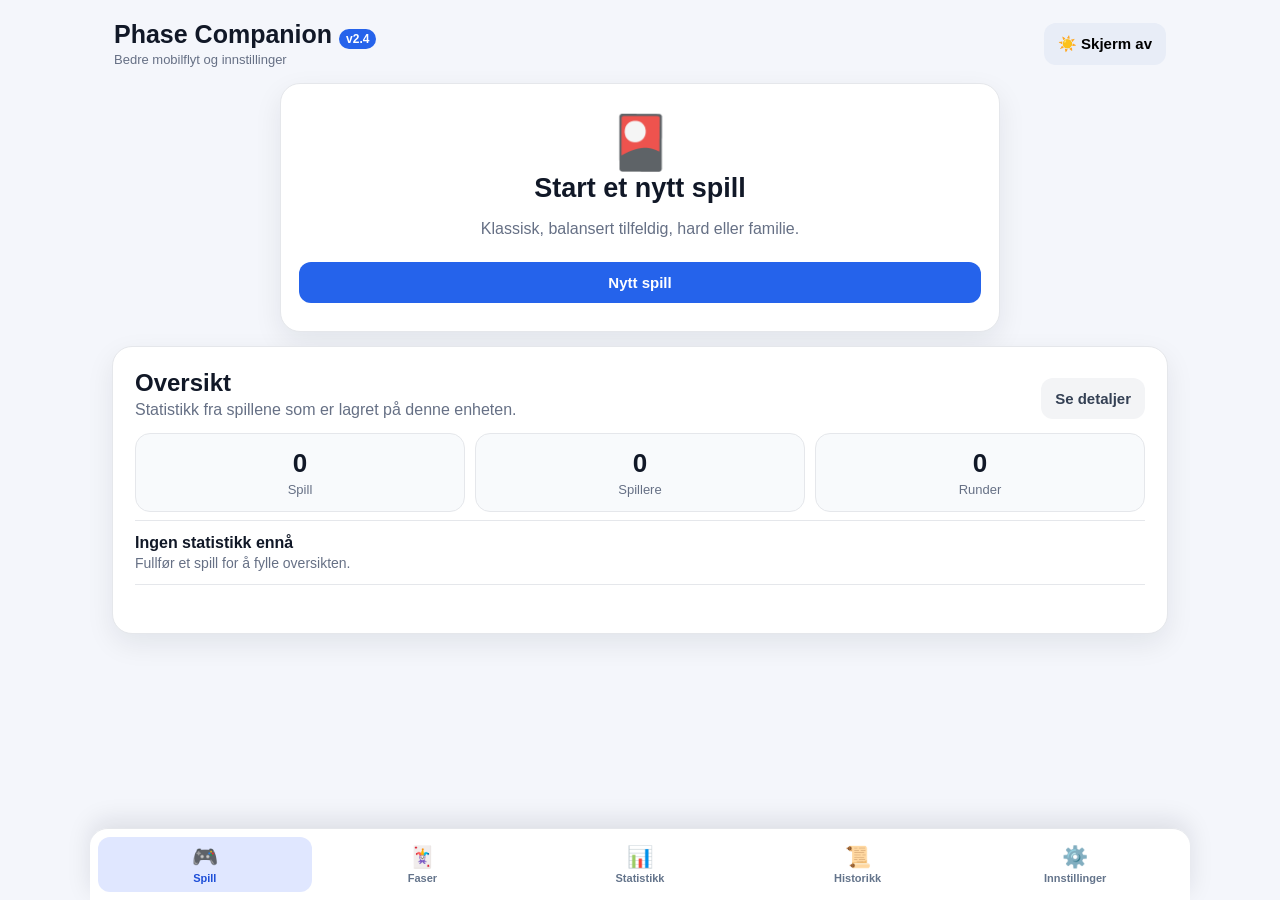
==== commit 5ad228dc: "Add files via upload" ====
--- a/index.html
+++ b/index.html
@@ -4,14 +4,14 @@
   <meta charset="utf-8">
   <meta name="viewport" content="width=device-width,initial-scale=1,viewport-fit=cover">
   <meta name="theme-color" content="#101827">
-  <title>Phase Companion v2.2</title>
+  <title>Phase Companion v2.4</title>
   <link rel="stylesheet" href="css/app.css">
 </head>
 <body>
   <div id="app" class="app-shell">
     <header class="topbar">
-      <div><h1>Phase Companion <span>v2.2</span></h1><p id="subtitle">Utvidet fasebibliotek</p></div>
-      <button id="wakeBtn" class="icon-btn" type="button">☀️ Skjerm på</button>
+      <div><h1>Phase Companion <span>v2.4</span></h1><p id="subtitle">Bedre mobilflyt og innstillinger</p></div>
+      <button id="wakeQuickBtn" class="icon-btn" type="button" aria-pressed="false">☀️ Skjerm av</button>
     </header>
 
     <main>
@@ -26,14 +26,11 @@
         <div class="home-dashboard card">
           <div class="section-head">
             <div><h2>Oversikt</h2><p>Statistikk fra spillene som er lagret på denne enheten.</p></div>
-            <button class="btn ghost" data-nav="statsView">Se all statistikk</button>
+            <button class="btn ghost" data-nav="statsView">Se detaljer</button>
           </div>
           <div id="homeStats" class="stat-grid home-stats"></div>
           <div id="homeLeader" class="home-leader"></div>
-        </div>
-        <div class="grid two">
-          <button class="menu-card" data-nav="statsView"><strong>📊 Statistikk</strong><span>Seiere, plassering, kombinasjoner og historikk</span></button>
-          <button class="menu-card" data-nav="libraryView"><strong>🃏 Fasebibliotek</strong><span>Se alle faser og vanskelighetsgrad</span></button>
+          <div id="lastGame" class="last-game"></div>
         </div>
       </section>
 
@@ -48,6 +45,11 @@
           <h2>Spilloppsett</h2>
           <label>Spillmodus<select id="modeSelect"><option value="classic">Klassisk</option><option value="balanced">Balansert tilfeldig</option><option value="hard">Hard</option><option value="family">Familie</option></select></label>
           <label>Antall faser<select id="lengthSelect"><option value="10">10 faser</option><option value="5">5 faser</option></select></label>
+          <div id="difficultyPicker" class="difficulty-picker hidden">
+            <div class="picker-head"><strong>Vanskelighetsgrad</strong><span id="difficultyLabel">⭐–⭐⭐⭐⭐⭐</span></div>
+            <div class="difficulty-row"><span>Fra</span><div id="minStars" class="star-selector" aria-label="Minimum vanskelighetsgrad"></div></div>
+            <div class="difficulty-row"><span>Til</span><div id="maxStars" class="star-selector" aria-label="Maksimum vanskelighetsgrad"></div></div>
+          </div>
           <label class="toggle"><input id="pointsToggle" type="checkbox" checked><span>Registrer poeng</span></label>
           <button id="previewBtn" class="btn secondary wide">Vis valgte faser</button>
           <button id="startBtn" class="btn primary wide">Start spill</button>
@@ -75,12 +77,19 @@
       <section id="statsView" class="view">
         <div class="card"><div class="section-head"><div><h2>Statistikk</h2><p>Lagret lokalt på denne enheten.</p></div><button id="exportBtn" class="btn ghost">Eksporter</button></div><div id="statsSummary" class="stat-grid"></div></div>
         <div class="card"><h2>Spillere</h2><div id="playerStats"></div></div>
-        <div class="card"><h2>Historikk</h2><div id="historyList"></div></div>
+      </section>
+
+      <section id="historyView" class="view">
+        <div class="card"><div class="section-head"><div><h2>Historikk</h2><p>Alle fullførte spill på denne enheten.</p></div></div><div id="historyList"></div></div>
       </section>
 
       <section id="libraryView" class="view">
         <div class="card">
-          <div class="section-head"><div><h2>Fasebibliotek</h2><p>Alle tilgjengelige faser, gruppert etter vanskelighetsgrad.</p></div><span id="libraryCount" class="count-badge"></span></div>
+          <div class="section-head"><div><h2>Fasebibliotek</h2><p>De tilgjengelige fasene. Ingen nye faser er lagt til i denne versjonen.</p></div><span id="libraryCount" class="count-badge"></span></div>
+          <div class="library-tools">
+            <input id="librarySearch" type="search" placeholder="Søk etter fase">
+            <select id="libraryType"><option value="all">Alle typer</option><option value="set">Sett</option><option value="run">Rekke</option><option value="color">Farge</option><option value="star">Stjerne</option></select>
+          </div>
           <div class="library-filters" id="libraryFilters">
             <button class="chip active" data-difficulty="all">Alle</button>
             <button class="chip" data-difficulty="1">★</button>
@@ -92,9 +101,33 @@
           <div id="libraryList" class="phase-list library-grid"></div>
         </div>
       </section>
+
+      <section id="settingsView" class="view">
+        <div class="card">
+          <h2>Innstillinger</h2>
+          <div class="setting-row">
+            <div><strong>Hold skjermen på</strong><p>Forhindrer at skjermen slår seg av under spill.</p></div>
+            <label class="switch"><input id="wakeToggle" type="checkbox"><span></span></label>
+          </div>
+          <div class="setting-row">
+            <div><strong>Automatisk neste runde</strong><p>Går videre når alle spillere er registrert.</p></div>
+            <label class="switch"><input id="autoNextToggle" type="checkbox"><span></span></label>
+          </div>
+          <div class="setting-row">
+            <div><strong>Bekreft uvanlig poengsum</strong><p>Viser kontrollspørsmål ved høy poengsum og fullført fase.</p></div>
+            <label class="switch"><input id="warningToggle" type="checkbox"><span></span></label>
+          </div>
+        </div>
+      </section>
     </main>
 
-    <nav class="bottom-nav"><button data-nav="homeView" class="active">Hjem</button><button data-nav="gameView">Spill</button><button data-nav="statsView">Statistikk</button><button data-nav="libraryView">Faser</button></nav>
+    <nav class="bottom-nav" aria-label="Hovedmeny">
+      <button data-nav="homeView" class="active"><span>🎮</span><small>Spill</small></button>
+      <button data-nav="libraryView"><span>🃏</span><small>Faser</small></button>
+      <button data-nav="statsView"><span>📊</span><small>Statistikk</small></button>
+      <button data-nav="historyView"><span>📜</span><small>Historikk</small></button>
+      <button data-nav="settingsView"><span>⚙️</span><small>Innstillinger</small></button>
+    </nav>
   </div>
 
   <dialog id="confirmDialog"><form method="dialog"><h3 id="dialogTitle">Kontroller</h3><p id="dialogText"></p><div class="dialog-actions"><button value="cancel" class="btn secondary">Endre</button><button value="confirm" class="btn primary">Registrer</button></div></form></dialog>
--- a/css/app.css
+++ b/css/app.css
@@ -1,38 +1,4 @@
-:root{--bg:#f4f6fb;--card:#fff;--ink:#111827;--muted:#667085;--line:#e5e7eb;--blue:#2563eb;--green:#16a34a;--red:#dc2626;--amber:#f59e0b;--shadow:0 10px 28px rgba(15,23,42,.08)}*{box-sizing:border-box}body{margin:0;background:var(--bg);color:var(--ink);font-family:-apple-system,BlinkMacSystemFont,"Segoe UI",sans-serif}.app-shell{max-width:1100px;margin:auto;min-height:100vh;padding:14px 14px 90px}.topbar{display:flex;justify-content:space-between;align-items:center;gap:12px;padding:6px 2px 16px}.topbar h1{margin:0;font-size:25px}.topbar h1 span{font-size:12px;color:#fff;background:var(--blue);padding:3px 7px;border-radius:999px}.topbar p{margin:3px 0 0;color:var(--muted);font-size:13px}.icon-btn,.btn{border:0;border-radius:12px;padding:12px 14px;font-weight:800;font-size:15px;cursor:pointer}.icon-btn{background:#e8edf7}.view{display:none}.view.active{display:block}.card{background:var(--card);border:1px solid var(--line);border-radius:20px;padding:17px;margin-bottom:14px;box-shadow:var(--shadow)}.hero{text-align:center;padding:28px 18px}.hero-mark,.trophy{font-size:52px}.hero h2{font-size:27px;margin:10px 0 4px}.hero p,.card p{color:var(--muted)}.btn{margin-top:8px}.wide{width:100%}.primary{background:var(--blue);color:white}.secondary{background:#e8edf7;color:#172033}.ghost{background:#f3f4f6;color:#344054}.danger{background:#fee2e2;color:#991b1b}.hidden{display:none!important}.grid.two{display:grid;grid-template-columns:1fr 1fr;gap:12px}.menu-card{background:var(--card);border:1px solid var(--line);border-radius:18px;padding:18px;text-align:left;box-shadow:var(--shadow)}.menu-card strong,.menu-card span{display:block}.menu-card span{margin-top:5px;color:var(--muted)}.section-head,.game-head{display:flex;justify-content:space-between;align-items:center;gap:12px}.section-head h2,.card h2{margin:0}.section-head p{margin:4px 0 0}.input-row{display:grid;grid-template-columns:1fr auto;gap:8px}input,select{width:100%;padding:13px;border:1px solid #d0d5dd;border-radius:12px;background:#fff;font-size:16px}label{display:block;font-weight:700;margin-top:14px}label select{margin-top:6px}.toggle{display:flex;align-items:center;gap:10px}.toggle input{width:22px;height:22px}.chip-wrap{display:flex;flex-wrap:wrap;gap:8px;margin-top:12px}.chip{border:1px solid var(--line);border-radius:999px;padding:8px 11px;background:#f8fafc;font-weight:700}.stack{display:grid;gap:8px;margin-top:12px}.selected-row{display:flex;justify-content:space-between;align-items:center;padding:11px;border:1px solid var(--line);border-radius:12px}.phase-list{display:grid;gap:10px}.phase-item{border:1px solid var(--line);border-radius:16px;padding:12px;background:#fafbff}.phase-title{display:flex;justify-content:space-between;gap:8px;font-weight:900}.stars{color:#f59e0b;white-space:nowrap}.cards-line{display:flex;align-items:center;gap:8px;overflow-x:auto;padding:9px 2px 3px;white-space:nowrap}.group{display:flex;gap:4px;flex:0 0 auto}.plus{font-weight:900;font-size:22px;color:#64748b}.playing-card{width:36px;height:52px;border:2px solid rgba(17,24,39,.25);border-radius:8px;display:grid;place-items:center;font-weight:900;flex:0 0 auto;box-shadow:0 2px 4px rgba(0,0,0,.12)}.playing-card.any{background:conic-gradient(#ef4444 0 25%,#3b82f6 0 50%,#22c55e 0 75%,#facc15 0);color:#111}.playing-card.blue{background:#3b82f6;color:white}.playing-card.red{background:#ef4444;color:white}.playing-card.green{background:#22c55e;color:white}.playing-card.yellow{background:#facc15;color:#111}.playing-card.star{background:linear-gradient(135deg,#fff,#f8fafc);color:#f59e0b;border-color:#f59e0b;font-size:22px}.player-grid{display:grid;grid-template-columns:repeat(auto-fit,minmax(300px,1fr));gap:13px}.player-card{background:#fff;border:1px solid var(--line);border-radius:20px;padding:15px;box-shadow:var(--shadow)}.player-top{display:flex;justify-content:space-between;gap:10px}.player-name{font-size:21px;font-weight:900}.score{font-size:20px;font-weight:900}.phase-label{font-weight:800;margin-top:3px}.result-actions{display:grid;grid-template-columns:1fr 1fr;gap:8px;margin-top:12px}.result-actions .btn{margin:0}.result-done{display:flex;justify-content:space-between;align-items:center;background:#eef6ff;border-radius:12px;padding:10px 12px;margin-top:10px}.edit-btn{border:0;background:#dbeafe;color:#1d4ed8;border-radius:9px;padding:8px 10px;font-weight:800}.eyebrow{font-size:12px;color:var(--muted);font-weight:900;letter-spacing:.08em}.game-head h2{margin:3px 0 0}.head-actions{display:flex;gap:8px}.podium{display:flex;align-items:end;justify-content:center;gap:8px;min-height:230px;margin:18px 0}.podium-item{flex:1;max-width:190px;text-align:center}.podium-name{font-weight:900;margin-bottom:8px}.podium-block{display:flex;justify-content:center;padding-top:14px;border-radius:16px 16px 7px 7px;font-weight:900}.place1{height:150px;background:#fde68a}.place2{height:115px;background:#e5e7eb}.place3{height:85px;background:#fed7aa}.center{text-align:center}.stat-grid{display:grid;grid-template-columns:repeat(3,1fr);gap:10px}.stat-box{background:#f8fafc;border:1px solid var(--line);border-radius:14px;padding:12px}.stat-value{font-size:24px;font-weight:900}.stat-label{font-size:12px;color:var(--muted)}.stat-row,.history-row{display:grid;grid-template-columns:1fr auto;gap:12px;padding:12px 0;border-bottom:1px solid var(--line)}.bottom-nav{position:fixed;left:0;right:0;bottom:0;background:rgba(255,255,255,.96);border-top:1px solid var(--line);display:grid;grid-template-columns:repeat(4,1fr);padding:8px 8px calc(8px + env(safe-area-inset-bottom));z-index:5}.bottom-nav button{border:0;background:transparent;padding:10px 4px;color:#667085;font-weight:800}.bottom-nav button.active{color:var(--blue)}dialog{border:0;border-radius:20px;max-width:430px;width:calc(100% - 28px);padding:20px;box-shadow:0 20px 60px rgba(0,0,0,.28)}dialog::backdrop{background:rgba(15,23,42,.55)}dialog h3{margin-top:0}.dialog-actions{display:grid;grid-template-columns:1fr 1fr;gap:9px}.toast{position:fixed;left:50%;bottom:84px;transform:translateX(-50%);background:#111827;color:white;padding:10px 14px;border-radius:12px;opacity:0;pointer-events:none;transition:.2s;z-index:9}.toast.show{opacity:1}@media(max-width:650px){.grid.two{grid-template-columns:1fr}.section-head,.game-head{align-items:flex-start}.game-head{display:block}.head-actions{margin-top:12px}.player-grid{grid-template-columns:1fr}.stat-grid{grid-template-columns:1fr 1fr}.playing-card{width:33px;height:48px}.topbar{align-items:flex-start}.icon-btn{font-size:13px;padding:10px}.podium-name{font-size:13px}}@media(min-width:768px){.app-shell{padding:22px 22px 100px}.playing-card{width:40px;height:58px}.card{padding:20px}}
-
-/* v2.1 visual refresh */
-.home-dashboard{margin-top:14px}.home-stats{margin-top:14px}.home-leader{margin-top:12px}.leader-card{display:flex;align-items:center;justify-content:space-between;gap:12px;padding:14px;border:1px solid #dbeafe;background:linear-gradient(135deg,#f0fdf4,#eff6ff);border-radius:16px}.leader-card strong{font-size:18px}.leader-meta{color:var(--muted);font-size:14px;margin-top:3px}.count-badge{background:#eef2ff;color:#3730a3;padding:7px 10px;border-radius:999px;font-weight:900}.library-filters{display:flex;gap:8px;overflow-x:auto;padding:12px 0 14px}.library-filters .chip.active{background:#111827;color:#fff;border-color:#111827}.library-grid{grid-template-columns:repeat(auto-fit,minmax(280px,1fr))}
-
-/* Card style inspired by the clearer v1 design */
-.playing-card{position:relative;background:linear-gradient(180deg,#fff,#f8fafc)!important;color:#111!important;border:1.5px solid #aeb7c4;box-shadow:0 3px 7px rgba(15,23,42,.15);overflow:hidden;font-size:18px}
-.playing-card::before,.playing-card::after{content:"";position:absolute;width:11px;height:11px}
-.playing-card::before{left:2px;top:2px;border-radius:5px 0 7px 0}
-.playing-card::after{right:2px;bottom:2px;border-radius:7px 0 5px 0}
-.playing-card.any::before{background:linear-gradient(135deg,#ef4444 0 49%,transparent 50%)}
-.playing-card.any::after{background:linear-gradient(315deg,#2563eb 0 49%,transparent 50%);box-shadow:-25px -38px 0 -4px #facc15,-25px 0 0 -4px #22c55e}
-.playing-card.red{color:#dc2626!important;border-color:#f3a2a2}.playing-card.red::before,.playing-card.red::after{background:#ef4444}
-.playing-card.blue{color:#1d4ed8!important;border-color:#93b4ef}.playing-card.blue::before,.playing-card.blue::after{background:#2563eb}
-.playing-card.green{color:#15803d!important;border-color:#86d39f}.playing-card.green::before,.playing-card.green::after{background:#22c55e}
-.playing-card.yellow{color:#a16207!important;border-color:#e7c85a}.playing-card.yellow::before,.playing-card.yellow::after{background:#facc15}
-.playing-card.star{color:#d97706!important;border-color:#f2bf52;background:linear-gradient(180deg,#fffdf4,#fff)!important;font-size:24px}.playing-card.star::before,.playing-card.star::after{background:#f59e0b}
-.phase-item.compact{background:linear-gradient(135deg,#f8fbff,#f8fafc);border-color:#d9e4f5}.phase-item.compact .phase-title{font-size:17px}.player-card{overflow:hidden;padding:0}.player-card-inner{padding:15px}.player-card-accent{height:7px;background:linear-gradient(90deg,#22c55e,#2563eb)}.player-card:nth-child(even) .player-card-accent{background:linear-gradient(90deg,#2563eb,#60a5fa)}
-.result-actions .primary{background:linear-gradient(135deg,#2563eb,#1d4ed8)}
-
-@media(max-width:650px){.home-dashboard .section-head{display:block}.home-dashboard .section-head .btn{width:100%;margin-top:10px}.library-grid{grid-template-columns:1fr}.playing-card{width:36px;height:52px}.cards-line{gap:7px}.group{gap:5px}.plus{font-size:20px}.leader-card{align-items:flex-start;flex-direction:column}.stat-grid.home-stats{grid-template-columns:repeat(3,1fr)}.home-stats .stat-value{font-size:20px}.home-stats .stat-label{font-size:11px}}
-
-/* v2.2: richer phase library and four-colour neutral cards */
-.phase-heading{display:flex;align-items:center;gap:9px;min-width:0}.phase-no{display:inline-flex;align-items:center;justify-content:center;flex:0 0 auto;width:28px;height:28px;border-radius:50%;background:#2563eb;color:#fff;font-size:13px;font-weight:900}.phase-meta{display:flex;align-items:center;gap:8px;margin:7px 0 10px;color:var(--muted);font-size:12px;font-weight:750}.type-badge{display:inline-flex;padding:4px 8px;border-radius:999px;background:#eef2ff;color:#3730a3;border:1px solid #dbe4ff}.library-grid .phase-item{border-left:5px solid #2563eb;background:#fff}.library-grid .phase-item:nth-child(5n+2){border-left-color:#16a34a}.library-grid .phase-item:nth-child(5n+3){border-left-color:#f59e0b}.library-grid .phase-item:nth-child(5n+4){border-left-color:#dc2626}.library-grid .phase-item:nth-child(5n){border-left-color:#7c3aed}.library-grid .phase-title{gap:12px}.library-grid .phase-item:hover{transform:translateY(-1px);box-shadow:0 10px 24px rgba(15,23,42,.09)}
-.playing-card.any{background:
-linear-gradient(135deg,#ef4444 0 13px,transparent 14px) top left/22px 22px no-repeat,
-linear-gradient(225deg,#facc15 0 13px,transparent 14px) top right/22px 22px no-repeat,
-linear-gradient(45deg,#22c55e 0 13px,transparent 14px) bottom left/22px 22px no-repeat,
-linear-gradient(315deg,#2563eb 0 13px,transparent 14px) bottom right/22px 22px no-repeat,
-linear-gradient(180deg,#fff,#f8fafc)!important}
-.playing-card.any::before,.playing-card.any::after{display:none}
-.player-card input[type=number]:focus{border-color:#2563eb;box-shadow:0 0 0 4px rgba(37,99,235,.12);outline:none}
-@media(max-width:650px){.phase-meta{margin-top:5px}.phase-no{width:25px;height:25px}.library-grid .phase-item{padding:13px}.playing-card.any{background:
-linear-gradient(135deg,#ef4444 0 11px,transparent 12px) top left/19px 19px no-repeat,
-linear-gradient(225deg,#facc15 0 11px,transparent 12px) top right/19px 19px no-repeat,
-linear-gradient(45deg,#22c55e 0 11px,transparent 12px) bottom left/19px 19px no-repeat,
-linear-gradient(315deg,#2563eb 0 11px,transparent 12px) bottom right/19px 19px no-repeat,
-linear-gradient(180deg,#fff,#f8fafc)!important}}
+:root{--bg:#f4f6fb;--card:#fff;--ink:#111827;--muted:#667085;--line:#e5e7eb;--blue:#2563eb;--green:#16a34a;--red:#dc2626;--amber:#f59e0b;--shadow:0 10px 28px rgba(15,23,42,.08)}
+*{box-sizing:border-box}html{background:var(--bg)}body{margin:0;background:var(--bg);color:var(--ink);font-family:-apple-system,BlinkMacSystemFont,"Segoe UI",sans-serif}.app-shell{max-width:1100px;margin:auto;min-height:100vh;padding:14px 14px calc(104px + env(safe-area-inset-bottom))}.topbar{display:flex;justify-content:space-between;align-items:center;gap:12px;padding:6px 2px 16px}.topbar h1{margin:0;font-size:25px}.topbar h1 span{font-size:12px;color:#fff;background:var(--blue);padding:3px 7px;border-radius:999px}.topbar p{margin:3px 0 0;color:var(--muted);font-size:13px}.icon-btn,.btn{border:0;border-radius:12px;padding:12px 14px;font-weight:800;font-size:15px;cursor:pointer}.icon-btn{background:#e8edf7}.view{display:none}.view.active{display:block}.card{background:var(--card);border:1px solid var(--line);border-radius:20px;padding:17px;margin-bottom:14px;box-shadow:var(--shadow)}.hero{text-align:center;padding:28px 18px}.hero-mark,.trophy{font-size:52px}.hero h2{font-size:27px;margin:10px 0 4px}.hero p,.card p{color:var(--muted)}.btn{margin-top:8px}.wide{width:100%}.primary{background:var(--blue);color:white}.secondary{background:#e8edf7;color:#172033}.ghost{background:#f3f4f6;color:#344054}.danger{background:#fee2e2;color:#991b1b}.hidden{display:none!important}.section-head,.game-head{display:flex;justify-content:space-between;align-items:center;gap:12px}.section-head h2,.card h2{margin:0}.section-head p{margin:4px 0 0}.input-row{display:grid;grid-template-columns:1fr auto;gap:8px}input,select{width:100%;padding:13px;border:1px solid #d0d5dd;border-radius:12px;background:#fff;font-size:16px}label{display:block;font-weight:700;margin-top:14px}label select{margin-top:6px}.toggle{display:flex;align-items:center;gap:10px}.toggle input{width:22px;height:22px}.chip-wrap{display:flex;flex-wrap:wrap;gap:8px;margin-top:12px}.chip{border:1px solid var(--line);border-radius:999px;padding:8px 11px;background:#f8fafc;font-weight:700}.chip.active{background:#dbeafe;border-color:#93c5fd;color:#1d4ed8}.stack{display:grid;gap:8px;margin-top:12px}.selected-row{display:flex;justify-content:space-between;align-items:center;padding:11px;border:1px solid var(--line);border-radius:12px}.difficulty-picker{margin-top:16px;padding:14px;border:1px solid var(--line);border-radius:16px;background:#f8fafc}.picker-head,.difficulty-row{display:flex;justify-content:space-between;align-items:center;gap:12px}.difficulty-row{margin-top:10px}.difficulty-row>span{min-width:34px;color:var(--muted);font-weight:800}.star-selector{display:flex;gap:3px;flex-wrap:wrap}.star-btn{border:0;background:transparent;font-size:28px;line-height:1;color:#d1d5db;padding:2px;cursor:pointer}.star-btn.on{color:#f59e0b}.phase-list{display:grid;gap:10px}.phase-item{border:1px solid var(--line);border-radius:16px;padding:12px;background:#fafbff;min-width:0}.phase-title{display:flex;justify-content:space-between;gap:8px;font-weight:900}.phase-heading{display:flex;align-items:center;gap:8px;min-width:0}.phase-no{display:grid;place-items:center;min-width:28px;height:28px;border-radius:8px;background:#e0e7ff;color:#3730a3}.stars{color:#f59e0b;white-space:nowrap}.phase-meta{display:flex;gap:8px;align-items:center;color:var(--muted);font-size:13px;margin-top:6px}.type-badge,.count-badge{display:inline-flex;background:#eef2ff;color:#3730a3;border-radius:999px;padding:5px 8px;font-weight:800}.cards-line{display:flex;align-items:center;justify-content:center;gap:7px;flex-wrap:wrap;padding:10px 0 2px;max-width:100%}.group{display:flex;gap:4px;flex:0 0 auto;max-width:100%}.plus{font-weight:900;font-size:22px;color:#64748b;flex:0 0 auto}.playing-card{width:clamp(29px,8vw,38px);height:clamp(43px,11vw,54px);border:2px solid rgba(17,24,39,.25);border-radius:8px;display:grid;place-items:center;font-weight:900;flex:0 0 auto;box-shadow:0 2px 4px rgba(0,0,0,.12);font-size:clamp(13px,4vw,18px)}.playing-card.any{background:conic-gradient(#ef4444 0 25%,#3b82f6 0 50%,#22c55e 0 75%,#facc15 0);color:#111}.playing-card.blue{background:#3b82f6;color:white}.playing-card.red{background:#ef4444;color:white}.playing-card.green{background:#22c55e;color:white}.playing-card.yellow{background:#facc15;color:#111}.playing-card.star{background:linear-gradient(135deg,#fff,#f8fafc);color:#f59e0b;border-color:#f59e0b;font-size:22px}.player-grid{display:grid;grid-template-columns:repeat(auto-fit,minmax(300px,1fr));gap:13px}.player-card{background:#fff;border:1px solid var(--line);border-radius:20px;box-shadow:var(--shadow);overflow:hidden}.player-card-accent{height:5px;background:linear-gradient(90deg,#ef4444,#facc15,#22c55e,#3b82f6)}.player-card-inner{padding:15px}.player-top{display:flex;justify-content:space-between;gap:12px}.player-name{font-size:22px;font-weight:900}.phase-label{color:var(--muted);font-weight:700;margin-top:2px}.score{font-size:22px;font-weight:900}.compact{margin-top:12px}.compact .phase-title{font-size:14px}.result-actions{display:grid;grid-template-columns:1fr 1fr;gap:8px}.result-done{display:flex;justify-content:space-between;align-items:center;gap:8px;margin-top:12px;padding:10px;border-radius:12px;background:#f8fafc;font-weight:800}.edit-btn{border:0;background:#e8edf7;padding:8px 11px;border-radius:10px;font-weight:800}.eyebrow{font-size:12px;color:var(--muted);font-weight:900;letter-spacing:.08em}.head-actions{display:flex;gap:8px}.center{text-align:center}.podium{display:flex;align-items:end;justify-content:center;gap:8px;min-height:210px;margin:20px 0}.podium-item{width:30%;max-width:140px}.podium-name{font-weight:900;margin-bottom:8px}.podium-block{display:grid;place-items:center;border-radius:14px 14px 4px 4px;font-size:24px;font-weight:900;color:white}.place1{height:145px;background:#f59e0b}.place2{height:110px;background:#94a3b8}.place3{height:82px;background:#b45309}.stat-grid{display:grid;grid-template-columns:repeat(3,1fr);gap:10px;margin-top:14px}.stat-box{background:#f8fafc;border:1px solid var(--line);border-radius:15px;padding:14px;text-align:center}.stat-value{font-size:26px;font-weight:900}.stat-label{font-size:13px;color:var(--muted);margin-top:3px}.leader-card,.last-game,.stat-row,.history-row{display:flex;justify-content:space-between;align-items:center;gap:12px;padding:13px 0;border-top:1px solid var(--line)}.home-leader{margin-top:8px}.leader-meta,.history-row div div,.stat-row div div{color:var(--muted);font-size:14px;margin-top:3px}.library-tools{display:grid;grid-template-columns:1fr 180px;gap:8px;margin-top:14px}.library-filters{display:flex;gap:7px;flex-wrap:wrap;margin:12px 0}.library-grid{grid-template-columns:repeat(auto-fit,minmax(280px,1fr))}.setting-row{display:flex;justify-content:space-between;align-items:center;gap:16px;padding:16px 0;border-bottom:1px solid var(--line)}.setting-row:last-child{border-bottom:0}.setting-row p{margin:4px 0 0;font-size:14px}.switch{margin:0;flex:0 0 auto}.switch input{display:none}.switch span{display:block;width:52px;height:30px;border-radius:999px;background:#cbd5e1;position:relative;transition:.2s}.switch span:after{content:"";position:absolute;width:24px;height:24px;top:3px;left:3px;border-radius:50%;background:white;box-shadow:0 2px 5px rgba(0,0,0,.25);transition:.2s}.switch input:checked+span{background:var(--green)}.switch input:checked+span:after{transform:translateX(22px)}.bottom-nav{position:fixed;left:50%;transform:translateX(-50%);bottom:0;width:min(100%,1100px);display:grid;grid-template-columns:repeat(5,1fr);gap:4px;padding:8px 8px calc(8px + env(safe-area-inset-bottom));background:rgba(255,255,255,.97);border-top:1px solid var(--line);box-shadow:0 -8px 24px rgba(15,23,42,.1);z-index:20}.bottom-nav button{border:0;background:transparent;border-radius:12px;padding:8px 2px;color:#64748b;font-weight:800;display:flex;flex-direction:column;align-items:center;gap:3px}.bottom-nav button span{font-size:21px}.bottom-nav button small{font-size:11px}.bottom-nav button.active{background:#e0e7ff;color:#1d4ed8}.toast{position:fixed;left:50%;bottom:105px;transform:translate(-50%,20px);opacity:0;background:#111827;color:#fff;padding:11px 15px;border-radius:12px;z-index:50;transition:.2s}.toast.show{opacity:1;transform:translate(-50%,0)}dialog{border:0;border-radius:18px;padding:0;max-width:430px;width:calc(100% - 28px)}dialog form{padding:20px}.dialog-actions{display:grid;grid-template-columns:1fr 1fr;gap:8px}
+@media(max-width:700px){.app-shell{padding-left:10px;padding-right:10px}.topbar{align-items:flex-start}.topbar h1{font-size:21px}.icon-btn{font-size:12px;padding:10px}.section-head,.game-head{align-items:flex-start}.game-head{display:block}.head-actions{margin-top:8px}.head-actions .btn{flex:1}.stat-grid{grid-template-columns:repeat(3,1fr)}.stat-value{font-size:22px}.library-tools{grid-template-columns:1fr}.library-grid{grid-template-columns:1fr}.player-grid{grid-template-columns:1fr}.cards-line{gap:5px}.playing-card{width:clamp(27px,8.5vw,34px);height:clamp(40px,12vw,48px)}.bottom-nav button small{font-size:10px}}
+@media(min-width:800px){.app-shell{padding-left:22px;padding-right:22px}.hero{max-width:720px;margin-left:auto;margin-right:auto}.home-dashboard{padding:22px}.playing-card{width:40px;height:58px}.bottom-nav{border-radius:18px 18px 0 0}}
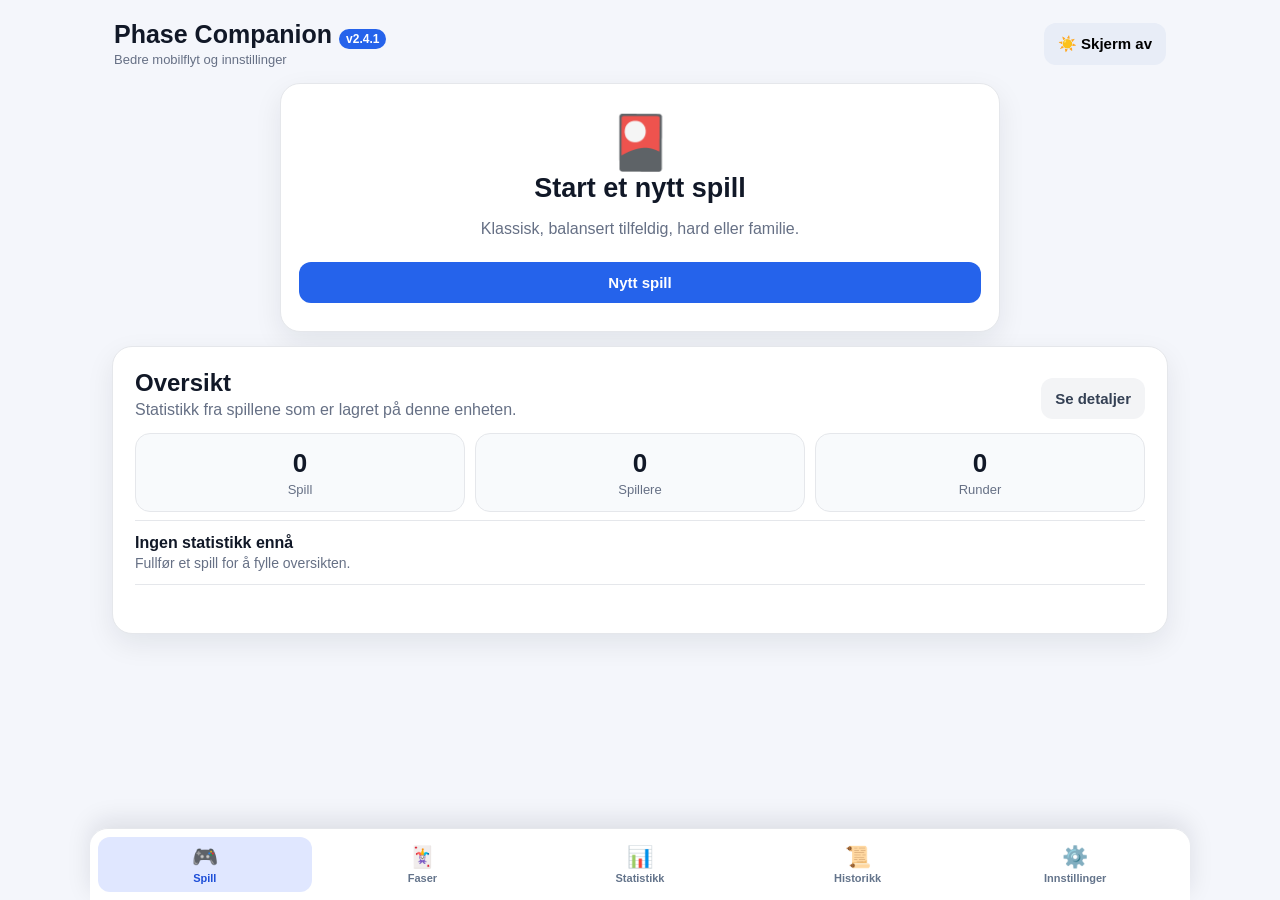
==== commit d15bc1c0: "Add files via upload" ====
--- a/index.html
+++ b/index.html
@@ -10,7 +10,7 @@
 <body>
   <div id="app" class="app-shell">
     <header class="topbar">
-      <div><h1>Phase Companion <span>v2.4</span></h1><p id="subtitle">Bedre mobilflyt og innstillinger</p></div>
+      <div><h1>Phase Companion <span>v2.4.1</span></h1><p id="subtitle">Bedre mobilflyt og innstillinger</p></div>
       <button id="wakeQuickBtn" class="icon-btn" type="button" aria-pressed="false">☀️ Skjerm av</button>
     </header>
 
@@ -130,7 +130,7 @@
     </nav>
   </div>
 
-  <dialog id="confirmDialog"><form method="dialog"><h3 id="dialogTitle">Kontroller</h3><p id="dialogText"></p><div class="dialog-actions"><button value="cancel" class="btn secondary">Endre</button><button value="confirm" class="btn primary">Registrer</button></div></form></dialog>
+  <dialog id="confirmDialog"><form method="dialog"><h3 id="dialogTitle">Kontroller</h3><p id="dialogText"></p><div class="dialog-actions"><button value="not-completed" class="btn secondary">Ikke fullført</button><button value="confirm" class="btn primary">Ja, fullført</button></div></form></dialog>
   <div id="toast" class="toast"></div>
 
   <script src="data/phases.js"></script>
--- a/css/app.css
+++ b/css/app.css
@@ -1,4 +1,9 @@
 :root{--bg:#f4f6fb;--card:#fff;--ink:#111827;--muted:#667085;--line:#e5e7eb;--blue:#2563eb;--green:#16a34a;--red:#dc2626;--amber:#f59e0b;--shadow:0 10px 28px rgba(15,23,42,.08)}
-*{box-sizing:border-box}html{background:var(--bg)}body{margin:0;background:var(--bg);color:var(--ink);font-family:-apple-system,BlinkMacSystemFont,"Segoe UI",sans-serif}.app-shell{max-width:1100px;margin:auto;min-height:100vh;padding:14px 14px calc(104px + env(safe-area-inset-bottom))}.topbar{display:flex;justify-content:space-between;align-items:center;gap:12px;padding:6px 2px 16px}.topbar h1{margin:0;font-size:25px}.topbar h1 span{font-size:12px;color:#fff;background:var(--blue);padding:3px 7px;border-radius:999px}.topbar p{margin:3px 0 0;color:var(--muted);font-size:13px}.icon-btn,.btn{border:0;border-radius:12px;padding:12px 14px;font-weight:800;font-size:15px;cursor:pointer}.icon-btn{background:#e8edf7}.view{display:none}.view.active{display:block}.card{background:var(--card);border:1px solid var(--line);border-radius:20px;padding:17px;margin-bottom:14px;box-shadow:var(--shadow)}.hero{text-align:center;padding:28px 18px}.hero-mark,.trophy{font-size:52px}.hero h2{font-size:27px;margin:10px 0 4px}.hero p,.card p{color:var(--muted)}.btn{margin-top:8px}.wide{width:100%}.primary{background:var(--blue);color:white}.secondary{background:#e8edf7;color:#172033}.ghost{background:#f3f4f6;color:#344054}.danger{background:#fee2e2;color:#991b1b}.hidden{display:none!important}.section-head,.game-head{display:flex;justify-content:space-between;align-items:center;gap:12px}.section-head h2,.card h2{margin:0}.section-head p{margin:4px 0 0}.input-row{display:grid;grid-template-columns:1fr auto;gap:8px}input,select{width:100%;padding:13px;border:1px solid #d0d5dd;border-radius:12px;background:#fff;font-size:16px}label{display:block;font-weight:700;margin-top:14px}label select{margin-top:6px}.toggle{display:flex;align-items:center;gap:10px}.toggle input{width:22px;height:22px}.chip-wrap{display:flex;flex-wrap:wrap;gap:8px;margin-top:12px}.chip{border:1px solid var(--line);border-radius:999px;padding:8px 11px;background:#f8fafc;font-weight:700}.chip.active{background:#dbeafe;border-color:#93c5fd;color:#1d4ed8}.stack{display:grid;gap:8px;margin-top:12px}.selected-row{display:flex;justify-content:space-between;align-items:center;padding:11px;border:1px solid var(--line);border-radius:12px}.difficulty-picker{margin-top:16px;padding:14px;border:1px solid var(--line);border-radius:16px;background:#f8fafc}.picker-head,.difficulty-row{display:flex;justify-content:space-between;align-items:center;gap:12px}.difficulty-row{margin-top:10px}.difficulty-row>span{min-width:34px;color:var(--muted);font-weight:800}.star-selector{display:flex;gap:3px;flex-wrap:wrap}.star-btn{border:0;background:transparent;font-size:28px;line-height:1;color:#d1d5db;padding:2px;cursor:pointer}.star-btn.on{color:#f59e0b}.phase-list{display:grid;gap:10px}.phase-item{border:1px solid var(--line);border-radius:16px;padding:12px;background:#fafbff;min-width:0}.phase-title{display:flex;justify-content:space-between;gap:8px;font-weight:900}.phase-heading{display:flex;align-items:center;gap:8px;min-width:0}.phase-no{display:grid;place-items:center;min-width:28px;height:28px;border-radius:8px;background:#e0e7ff;color:#3730a3}.stars{color:#f59e0b;white-space:nowrap}.phase-meta{display:flex;gap:8px;align-items:center;color:var(--muted);font-size:13px;margin-top:6px}.type-badge,.count-badge{display:inline-flex;background:#eef2ff;color:#3730a3;border-radius:999px;padding:5px 8px;font-weight:800}.cards-line{display:flex;align-items:center;justify-content:center;gap:7px;flex-wrap:wrap;padding:10px 0 2px;max-width:100%}.group{display:flex;gap:4px;flex:0 0 auto;max-width:100%}.plus{font-weight:900;font-size:22px;color:#64748b;flex:0 0 auto}.playing-card{width:clamp(29px,8vw,38px);height:clamp(43px,11vw,54px);border:2px solid rgba(17,24,39,.25);border-radius:8px;display:grid;place-items:center;font-weight:900;flex:0 0 auto;box-shadow:0 2px 4px rgba(0,0,0,.12);font-size:clamp(13px,4vw,18px)}.playing-card.any{background:conic-gradient(#ef4444 0 25%,#3b82f6 0 50%,#22c55e 0 75%,#facc15 0);color:#111}.playing-card.blue{background:#3b82f6;color:white}.playing-card.red{background:#ef4444;color:white}.playing-card.green{background:#22c55e;color:white}.playing-card.yellow{background:#facc15;color:#111}.playing-card.star{background:linear-gradient(135deg,#fff,#f8fafc);color:#f59e0b;border-color:#f59e0b;font-size:22px}.player-grid{display:grid;grid-template-columns:repeat(auto-fit,minmax(300px,1fr));gap:13px}.player-card{background:#fff;border:1px solid var(--line);border-radius:20px;box-shadow:var(--shadow);overflow:hidden}.player-card-accent{height:5px;background:linear-gradient(90deg,#ef4444,#facc15,#22c55e,#3b82f6)}.player-card-inner{padding:15px}.player-top{display:flex;justify-content:space-between;gap:12px}.player-name{font-size:22px;font-weight:900}.phase-label{color:var(--muted);font-weight:700;margin-top:2px}.score{font-size:22px;font-weight:900}.compact{margin-top:12px}.compact .phase-title{font-size:14px}.result-actions{display:grid;grid-template-columns:1fr 1fr;gap:8px}.result-done{display:flex;justify-content:space-between;align-items:center;gap:8px;margin-top:12px;padding:10px;border-radius:12px;background:#f8fafc;font-weight:800}.edit-btn{border:0;background:#e8edf7;padding:8px 11px;border-radius:10px;font-weight:800}.eyebrow{font-size:12px;color:var(--muted);font-weight:900;letter-spacing:.08em}.head-actions{display:flex;gap:8px}.center{text-align:center}.podium{display:flex;align-items:end;justify-content:center;gap:8px;min-height:210px;margin:20px 0}.podium-item{width:30%;max-width:140px}.podium-name{font-weight:900;margin-bottom:8px}.podium-block{display:grid;place-items:center;border-radius:14px 14px 4px 4px;font-size:24px;font-weight:900;color:white}.place1{height:145px;background:#f59e0b}.place2{height:110px;background:#94a3b8}.place3{height:82px;background:#b45309}.stat-grid{display:grid;grid-template-columns:repeat(3,1fr);gap:10px;margin-top:14px}.stat-box{background:#f8fafc;border:1px solid var(--line);border-radius:15px;padding:14px;text-align:center}.stat-value{font-size:26px;font-weight:900}.stat-label{font-size:13px;color:var(--muted);margin-top:3px}.leader-card,.last-game,.stat-row,.history-row{display:flex;justify-content:space-between;align-items:center;gap:12px;padding:13px 0;border-top:1px solid var(--line)}.home-leader{margin-top:8px}.leader-meta,.history-row div div,.stat-row div div{color:var(--muted);font-size:14px;margin-top:3px}.library-tools{display:grid;grid-template-columns:1fr 180px;gap:8px;margin-top:14px}.library-filters{display:flex;gap:7px;flex-wrap:wrap;margin:12px 0}.library-grid{grid-template-columns:repeat(auto-fit,minmax(280px,1fr))}.setting-row{display:flex;justify-content:space-between;align-items:center;gap:16px;padding:16px 0;border-bottom:1px solid var(--line)}.setting-row:last-child{border-bottom:0}.setting-row p{margin:4px 0 0;font-size:14px}.switch{margin:0;flex:0 0 auto}.switch input{display:none}.switch span{display:block;width:52px;height:30px;border-radius:999px;background:#cbd5e1;position:relative;transition:.2s}.switch span:after{content:"";position:absolute;width:24px;height:24px;top:3px;left:3px;border-radius:50%;background:white;box-shadow:0 2px 5px rgba(0,0,0,.25);transition:.2s}.switch input:checked+span{background:var(--green)}.switch input:checked+span:after{transform:translateX(22px)}.bottom-nav{position:fixed;left:50%;transform:translateX(-50%);bottom:0;width:min(100%,1100px);display:grid;grid-template-columns:repeat(5,1fr);gap:4px;padding:8px 8px calc(8px + env(safe-area-inset-bottom));background:rgba(255,255,255,.97);border-top:1px solid var(--line);box-shadow:0 -8px 24px rgba(15,23,42,.1);z-index:20}.bottom-nav button{border:0;background:transparent;border-radius:12px;padding:8px 2px;color:#64748b;font-weight:800;display:flex;flex-direction:column;align-items:center;gap:3px}.bottom-nav button span{font-size:21px}.bottom-nav button small{font-size:11px}.bottom-nav button.active{background:#e0e7ff;color:#1d4ed8}.toast{position:fixed;left:50%;bottom:105px;transform:translate(-50%,20px);opacity:0;background:#111827;color:#fff;padding:11px 15px;border-radius:12px;z-index:50;transition:.2s}.toast.show{opacity:1;transform:translate(-50%,0)}dialog{border:0;border-radius:18px;padding:0;max-width:430px;width:calc(100% - 28px)}dialog form{padding:20px}.dialog-actions{display:grid;grid-template-columns:1fr 1fr;gap:8px}
+*{box-sizing:border-box}html{background:var(--bg)}body{margin:0;background:var(--bg);color:var(--ink);font-family:-apple-system,BlinkMacSystemFont,"Segoe UI",sans-serif}.app-shell{max-width:1100px;margin:auto;min-height:100vh;padding:14px 14px calc(104px + env(safe-area-inset-bottom))}.topbar{display:flex;justify-content:space-between;align-items:center;gap:12px;padding:6px 2px 16px}.topbar h1{margin:0;font-size:25px}.topbar h1 span{font-size:12px;color:#fff;background:var(--blue);padding:3px 7px;border-radius:999px}.topbar p{margin:3px 0 0;color:var(--muted);font-size:13px}.icon-btn,.btn{border:0;border-radius:12px;padding:12px 14px;font-weight:800;font-size:15px;cursor:pointer}.icon-btn{background:#e8edf7}.view{display:none}.view.active{display:block}.card{background:var(--card);border:1px solid var(--line);border-radius:20px;padding:17px;margin-bottom:14px;box-shadow:var(--shadow)}.hero{text-align:center;padding:28px 18px}.hero-mark,.trophy{font-size:52px}.hero h2{font-size:27px;margin:10px 0 4px}.hero p,.card p{color:var(--muted)}.btn{margin-top:8px}.wide{width:100%}.primary{background:var(--blue);color:white}.secondary{background:#e8edf7;color:#172033}.ghost{background:#f3f4f6;color:#344054}.danger{background:#fee2e2;color:#991b1b}.hidden{display:none!important}.section-head,.game-head{display:flex;justify-content:space-between;align-items:center;gap:12px}.section-head h2,.card h2{margin:0}.section-head p{margin:4px 0 0}.input-row{display:grid;grid-template-columns:1fr auto;gap:8px}input,select{width:100%;padding:13px;border:1px solid #d0d5dd;border-radius:12px;background:#fff;font-size:16px}label{display:block;font-weight:700;margin-top:14px}label select{margin-top:6px}.toggle{display:flex;align-items:center;gap:10px}.toggle input{width:22px;height:22px}.chip-wrap{display:flex;flex-wrap:wrap;gap:8px;margin-top:12px}.chip{border:1px solid var(--line);border-radius:999px;padding:8px 11px;background:#f8fafc;font-weight:700}.chip.active{background:#dbeafe;border-color:#93c5fd;color:#1d4ed8}.stack{display:grid;gap:8px;margin-top:12px}.selected-row{display:flex;justify-content:space-between;align-items:center;padding:11px;border:1px solid var(--line);border-radius:12px}.difficulty-picker{margin-top:16px;padding:14px;border:1px solid var(--line);border-radius:16px;background:#f8fafc}.picker-head,.difficulty-row{display:flex;justify-content:space-between;align-items:center;gap:12px}.difficulty-row{margin-top:10px}.difficulty-row>span{min-width:34px;color:var(--muted);font-weight:800}.star-selector{display:flex;gap:3px;flex-wrap:wrap}.star-btn{border:0;background:transparent;font-size:28px;line-height:1;color:#d1d5db;padding:2px;cursor:pointer}.star-btn.on{color:#f59e0b}.phase-list{display:grid;gap:10px}.phase-item{border:1px solid var(--line);border-radius:16px;padding:12px;background:#fafbff;min-width:0}.phase-title{display:flex;justify-content:space-between;gap:8px;font-weight:900}.phase-heading{display:flex;align-items:center;gap:8px;min-width:0}.phase-no{display:grid;place-items:center;min-width:28px;height:28px;border-radius:8px;background:#e0e7ff;color:#3730a3}.stars{color:#f59e0b;white-space:nowrap}.phase-meta{display:flex;gap:8px;align-items:center;color:var(--muted);font-size:13px;margin-top:6px}.type-badge,.count-badge{display:inline-flex;background:#eef2ff;color:#3730a3;border-radius:999px;padding:5px 8px;font-weight:800}.cards-line{display:flex;align-items:center;justify-content:center;gap:7px;flex-wrap:wrap;padding:10px 0 2px;max-width:100%}.group{display:flex;gap:4px;flex:0 0 auto;max-width:100%}.plus{font-weight:900;font-size:22px;color:#64748b;flex:0 0 auto}.playing-card{width:clamp(29px,8vw,38px);height:clamp(43px,11vw,54px);border:2px solid rgba(17,24,39,.34);border-radius:8px;display:grid;place-items:center;font-weight:900;flex:0 0 auto;box-shadow:0 2px 4px rgba(0,0,0,.12);font-size:clamp(13px,4vw,18px)}.playing-card.any{background:
+linear-gradient(135deg,#ef4444 0 12px,transparent 13px) top left/21px 21px no-repeat,
+linear-gradient(225deg,#facc15 0 12px,transparent 13px) top right/21px 21px no-repeat,
+linear-gradient(45deg,#22c55e 0 12px,transparent 13px) bottom left/21px 21px no-repeat,
+linear-gradient(315deg,#2563eb 0 12px,transparent 13px) bottom right/21px 21px no-repeat,
+linear-gradient(180deg,#fff,#f8fafc);color:#111}.playing-card.blue{background:#3b82f6;color:white}.playing-card.red{background:#ef4444;color:white}.playing-card.green{background:#22c55e;color:white}.playing-card.yellow{background:#facc15;color:#111}.playing-card.star{background:linear-gradient(135deg,#fff,#f8fafc);color:#f59e0b;border-color:#f59e0b;font-size:22px}.player-grid{display:grid;grid-template-columns:repeat(auto-fit,minmax(300px,1fr));gap:13px}.player-card{background:#fff;border:1px solid var(--line);border-radius:20px;box-shadow:var(--shadow);overflow:hidden}.player-card-accent{height:5px;background:linear-gradient(90deg,#ef4444,#facc15,#22c55e,#3b82f6)}.player-card-inner{padding:15px}.player-top{display:flex;justify-content:space-between;gap:12px}.player-name{font-size:22px;font-weight:900}.phase-label{color:var(--muted);font-weight:700;margin-top:2px}.score{font-size:22px;font-weight:900}.compact{margin-top:12px}.compact .phase-title{font-size:14px}.result-actions{display:grid;grid-template-columns:1fr 1fr;gap:8px}.result-done{display:flex;justify-content:space-between;align-items:center;gap:8px;margin-top:12px;padding:10px;border-radius:12px;background:#f8fafc;font-weight:800}.edit-btn{border:0;background:#e8edf7;padding:8px 11px;border-radius:10px;font-weight:800}.eyebrow{font-size:12px;color:var(--muted);font-weight:900;letter-spacing:.08em}.head-actions{display:flex;gap:8px}.center{text-align:center}.podium{display:flex;align-items:end;justify-content:center;gap:8px;min-height:210px;margin:20px 0}.podium-item{width:30%;max-width:140px}.podium-name{font-weight:900;margin-bottom:8px}.podium-block{display:grid;place-items:center;border-radius:14px 14px 4px 4px;font-size:24px;font-weight:900;color:white}.place1{height:145px;background:#f59e0b}.place2{height:110px;background:#94a3b8}.place3{height:82px;background:#b45309}.stat-grid{display:grid;grid-template-columns:repeat(3,1fr);gap:10px;margin-top:14px}.stat-box{background:#f8fafc;border:1px solid var(--line);border-radius:15px;padding:14px;text-align:center}.stat-value{font-size:26px;font-weight:900}.stat-label{font-size:13px;color:var(--muted);margin-top:3px}.leader-card,.last-game,.stat-row,.history-row{display:flex;justify-content:space-between;align-items:center;gap:12px;padding:13px 0;border-top:1px solid var(--line)}.home-leader{margin-top:8px}.leader-meta,.history-row div div,.stat-row div div{color:var(--muted);font-size:14px;margin-top:3px}.library-tools{display:grid;grid-template-columns:1fr 180px;gap:8px;margin-top:14px}.library-filters{display:flex;gap:7px;flex-wrap:wrap;margin:12px 0}.library-grid{grid-template-columns:repeat(auto-fit,minmax(280px,1fr))}.setting-row{display:flex;justify-content:space-between;align-items:center;gap:16px;padding:16px 0;border-bottom:1px solid var(--line)}.setting-row:last-child{border-bottom:0}.setting-row p{margin:4px 0 0;font-size:14px}.switch{margin:0;flex:0 0 auto}.switch input{display:none}.switch span{display:block;width:52px;height:30px;border-radius:999px;background:#cbd5e1;position:relative;transition:.2s}.switch span:after{content:"";position:absolute;width:24px;height:24px;top:3px;left:3px;border-radius:50%;background:white;box-shadow:0 2px 5px rgba(0,0,0,.25);transition:.2s}.switch input:checked+span{background:var(--green)}.switch input:checked+span:after{transform:translateX(22px)}.bottom-nav{position:fixed;left:50%;transform:translateX(-50%);bottom:0;width:min(100%,1100px);display:grid;grid-template-columns:repeat(5,1fr);gap:4px;padding:8px 8px calc(8px + env(safe-area-inset-bottom));background:rgba(255,255,255,.97);border-top:1px solid var(--line);box-shadow:0 -8px 24px rgba(15,23,42,.1);z-index:20}.bottom-nav button{border:0;background:transparent;border-radius:12px;padding:8px 2px;color:#64748b;font-weight:800;display:flex;flex-direction:column;align-items:center;gap:3px}.bottom-nav button span{font-size:21px}.bottom-nav button small{font-size:11px}.bottom-nav button.active{background:#e0e7ff;color:#1d4ed8}.toast{position:fixed;left:50%;bottom:105px;transform:translate(-50%,20px);opacity:0;background:#111827;color:#fff;padding:11px 15px;border-radius:12px;z-index:50;transition:.2s}.toast.show{opacity:1;transform:translate(-50%,0)}dialog{border:0;border-radius:18px;padding:0;max-width:430px;width:calc(100% - 28px)}dialog form{padding:20px}.dialog-actions{display:grid;grid-template-columns:1fr 1fr;gap:8px}
 @media(max-width:700px){.app-shell{padding-left:10px;padding-right:10px}.topbar{align-items:flex-start}.topbar h1{font-size:21px}.icon-btn{font-size:12px;padding:10px}.section-head,.game-head{align-items:flex-start}.game-head{display:block}.head-actions{margin-top:8px}.head-actions .btn{flex:1}.stat-grid{grid-template-columns:repeat(3,1fr)}.stat-value{font-size:22px}.library-tools{grid-template-columns:1fr}.library-grid{grid-template-columns:1fr}.player-grid{grid-template-columns:1fr}.cards-line{gap:5px}.playing-card{width:clamp(27px,8.5vw,34px);height:clamp(40px,12vw,48px)}.bottom-nav button small{font-size:10px}}
 @media(min-width:800px){.app-shell{padding-left:22px;padding-right:22px}.hero{max-width:720px;margin-left:auto;margin-right:auto}.home-dashboard{padding:22px}.playing-card{width:40px;height:58px}.bottom-nav{border-radius:18px 18px 0 0}}
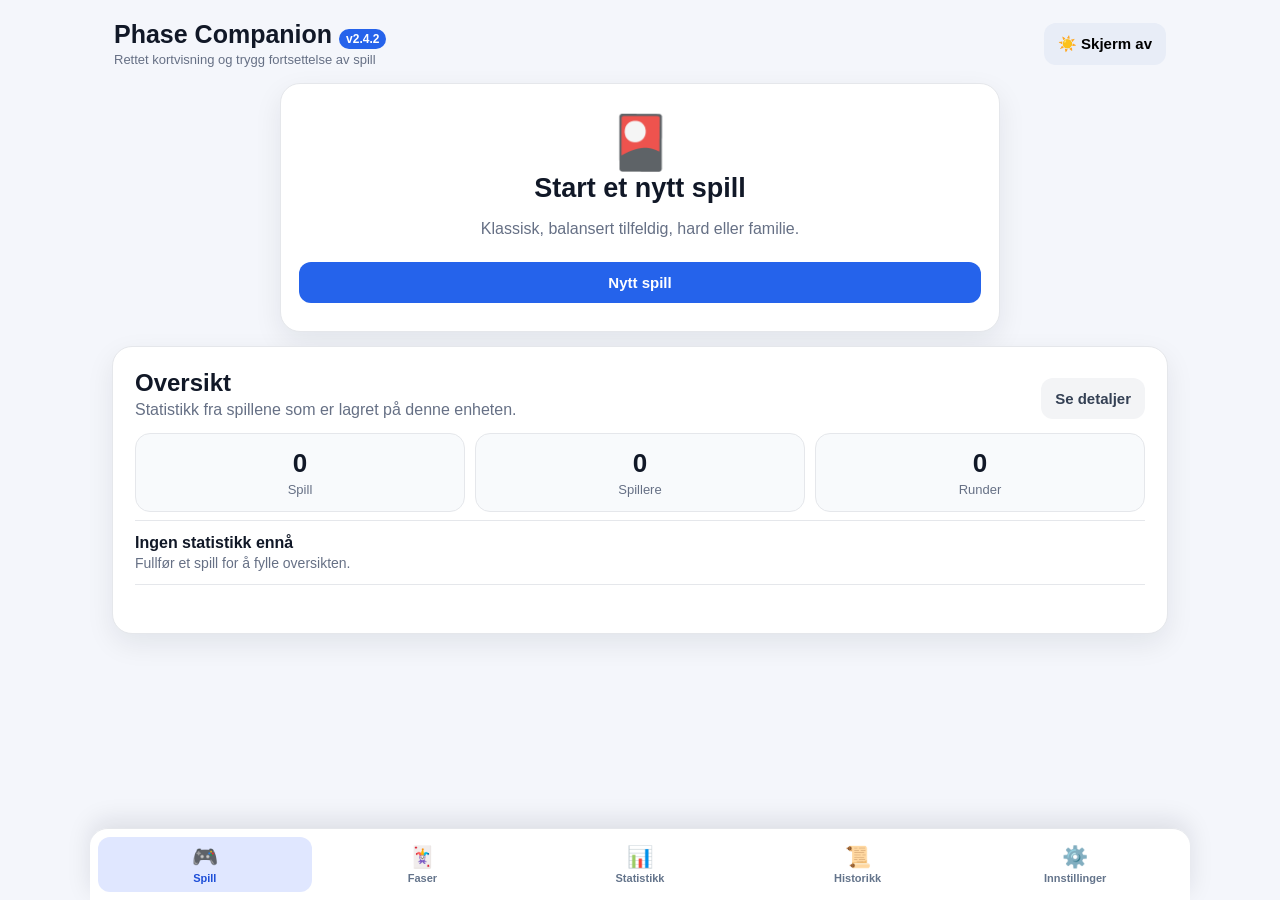
==== commit 4228a6f2: "Add files via upload" ====
--- a/index.html
+++ b/index.html
@@ -4,13 +4,13 @@
   <meta charset="utf-8">
   <meta name="viewport" content="width=device-width,initial-scale=1,viewport-fit=cover">
   <meta name="theme-color" content="#101827">
-  <title>Phase Companion v2.4</title>
+  <title>Phase Companion v2.4.2</title>
   <link rel="stylesheet" href="css/app.css">
 </head>
 <body>
   <div id="app" class="app-shell">
     <header class="topbar">
-      <div><h1>Phase Companion <span>v2.4.1</span></h1><p id="subtitle">Bedre mobilflyt og innstillinger</p></div>
+      <div><h1>Phase Companion <span>v2.4.2</span></h1><p id="subtitle">Rettet kortvisning og trygg fortsettelse av spill</p></div>
       <button id="wakeQuickBtn" class="icon-btn" type="button" aria-pressed="false">☀️ Skjerm av</button>
     </header>
 
